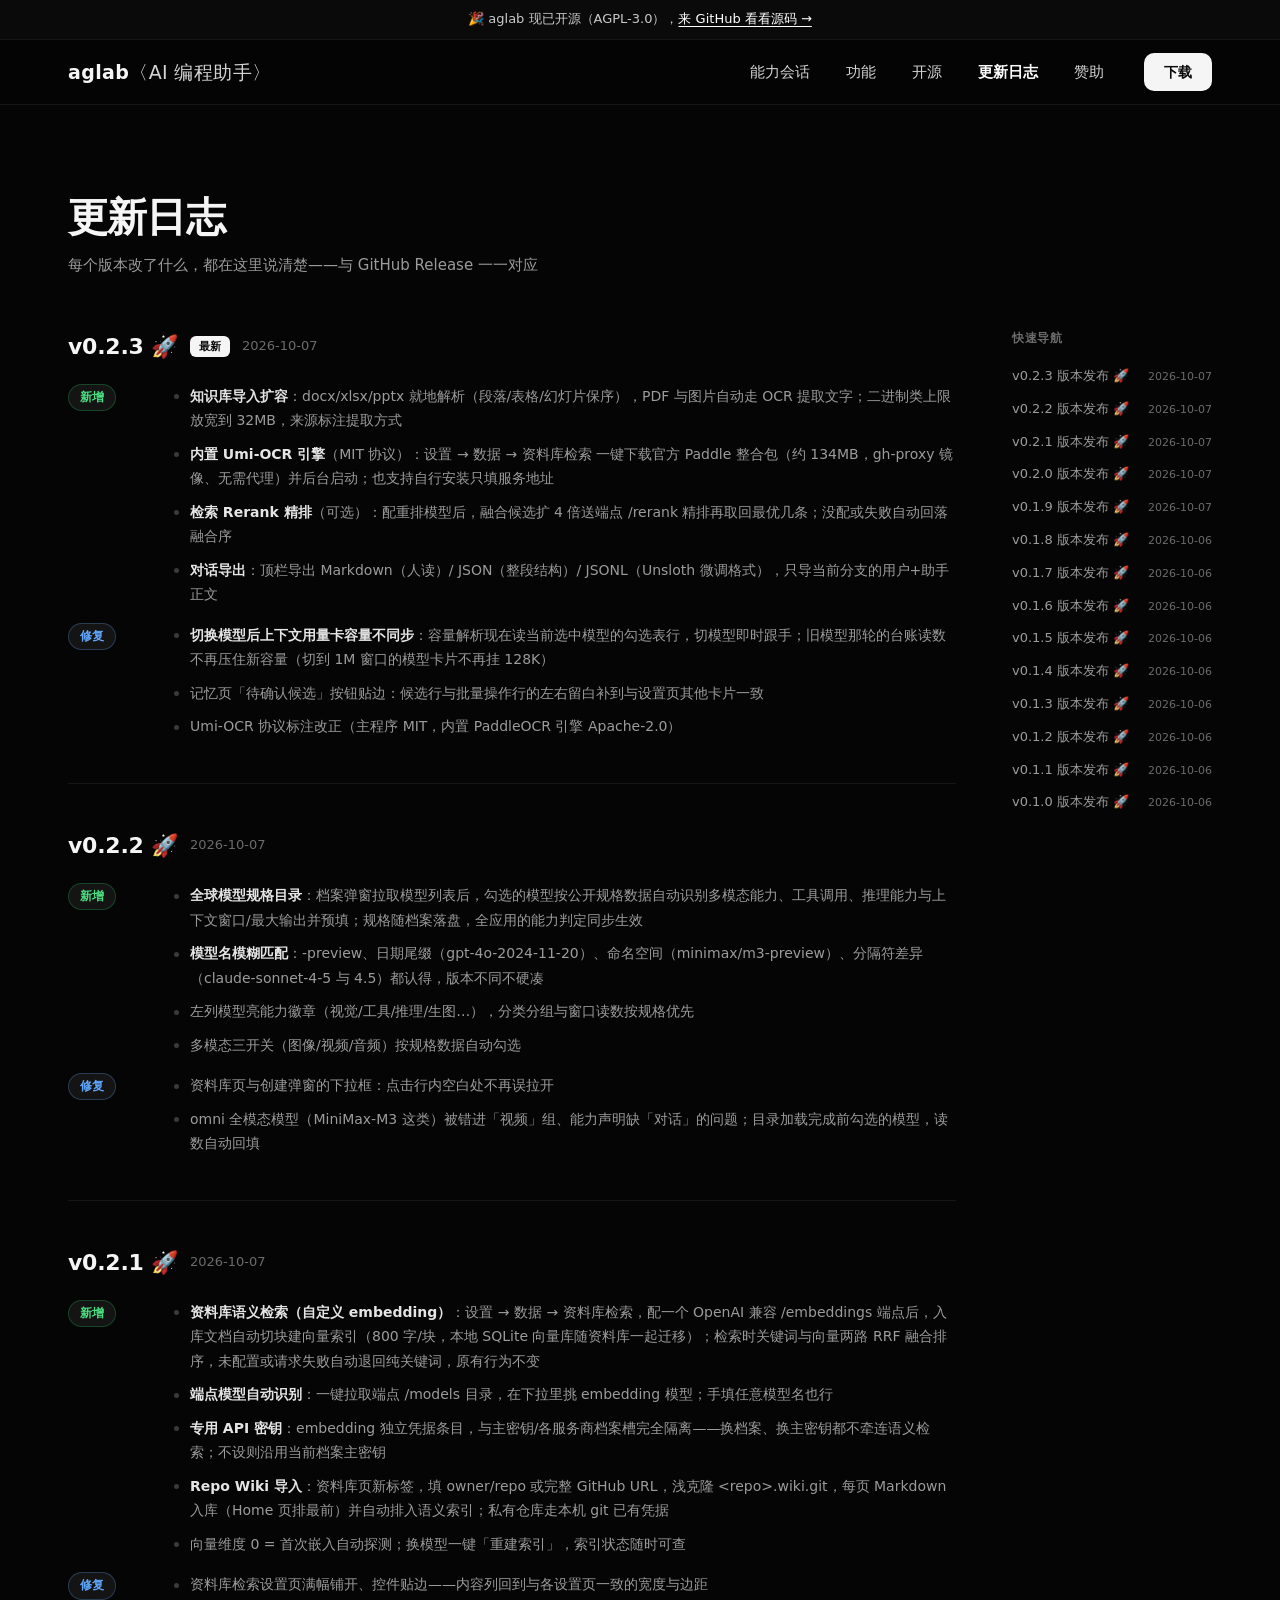
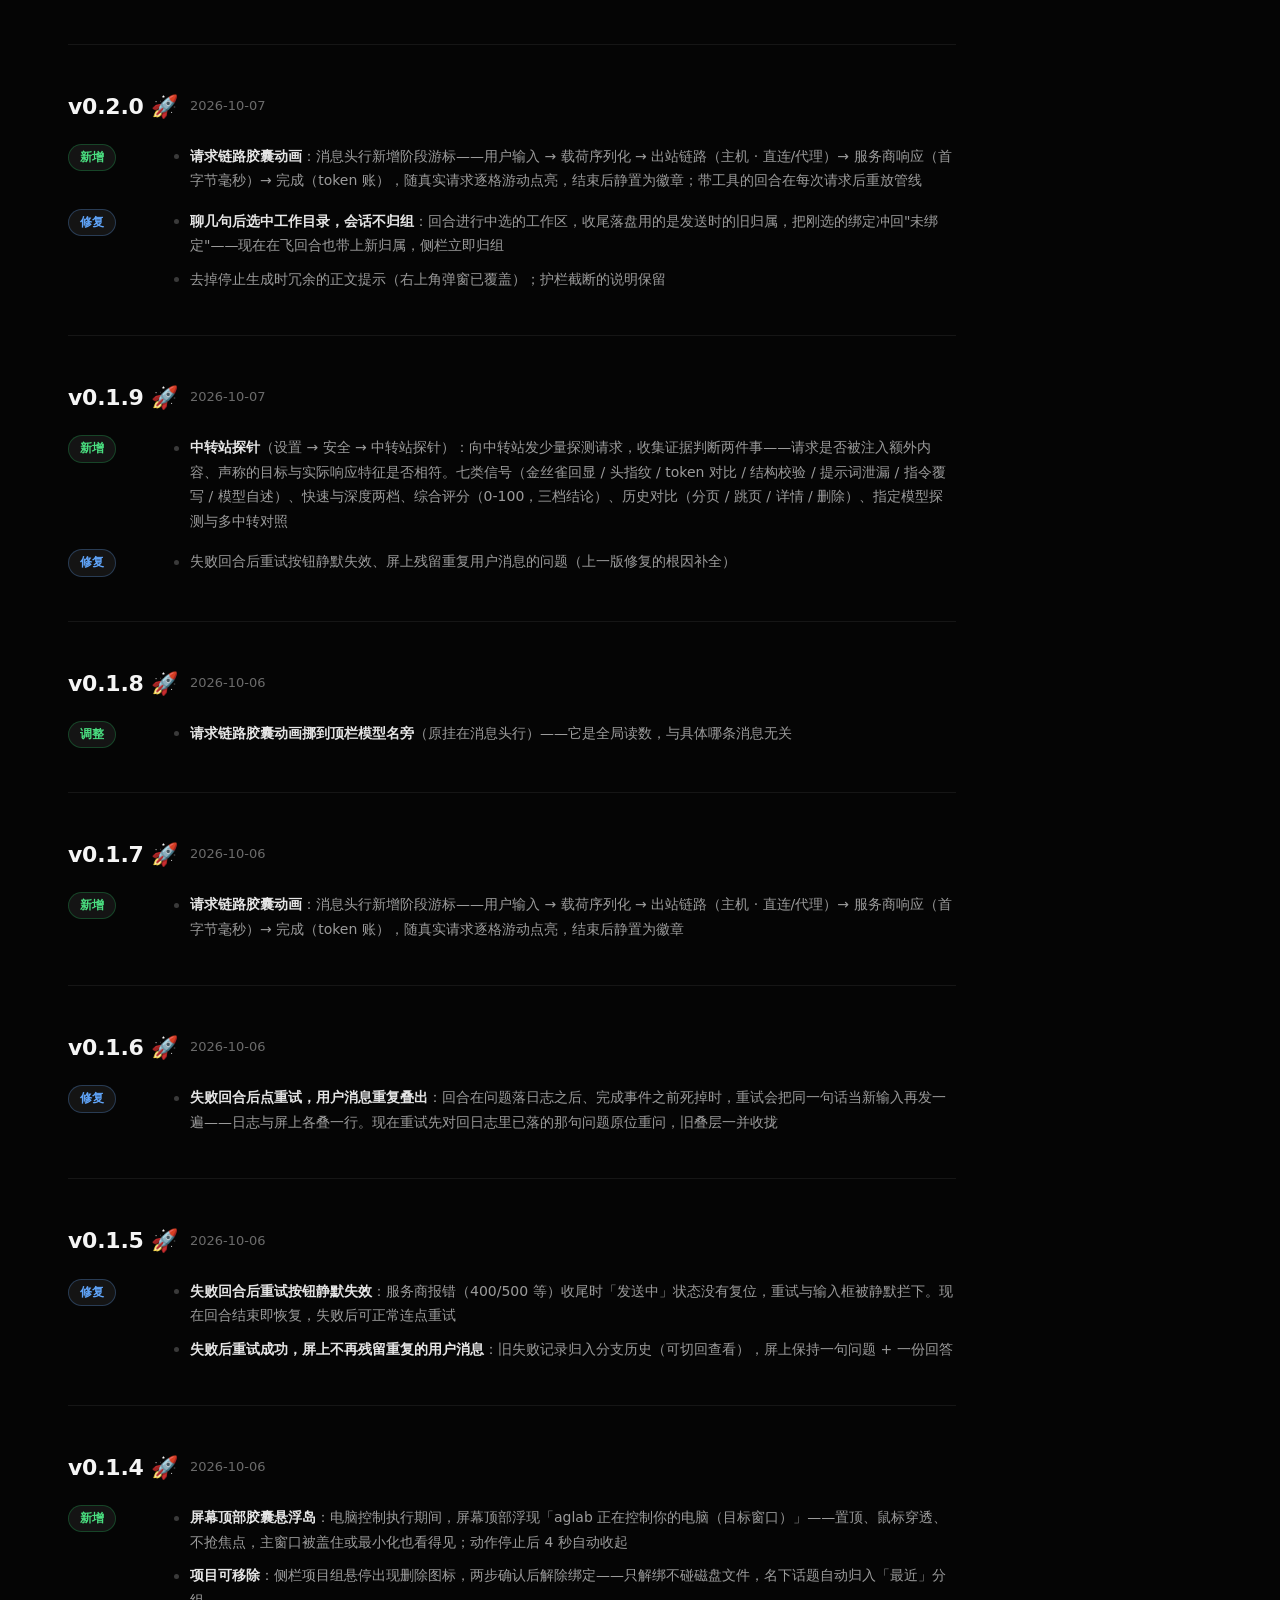
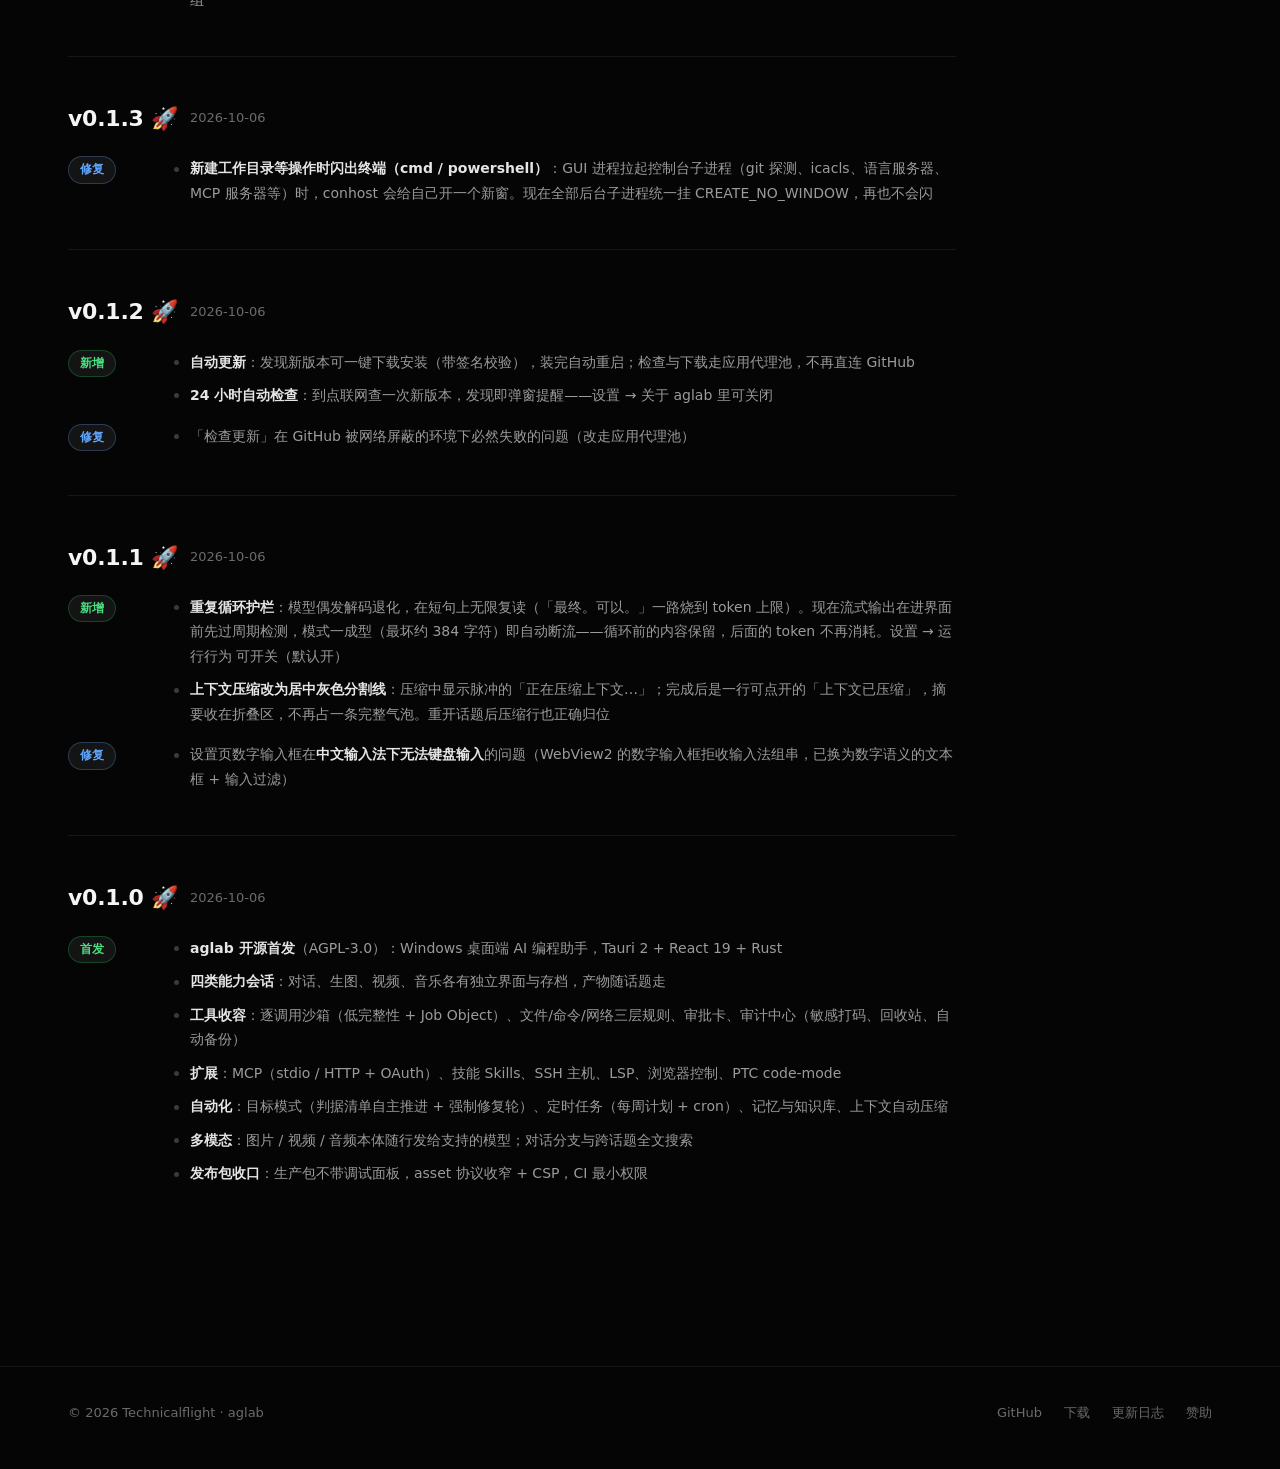
==== changelog.html @ c2c9a00f "release: v0.2.3 安装包与更新清单 + 更新日志条目" ====
<!doctype html>
<html lang="zh-CN">
<head>
<meta charset="utf-8" />
<meta name="viewport" content="width=device-width, initial-scale=1.0, viewport-fit=cover" />
<title>更新日志 — aglab</title>
<meta name="description" content="aglab 的每个版本改了什么：新功能、修复与构建说明，与 GitHub Release 一一对应。" />
<link rel="icon" type="image/png" href="assets/icon.png" />
<link rel="stylesheet" href="styles.css" />
</head>
<body>

<div class="announce">🎉 aglab 现已开源（AGPL-3.0），<a href="https://github.com/Technicalflight/aglab" target="_blank" rel="noopener">来 GitHub 看看源码 →</a></div>

<nav>
  <div class="wrap nav-in">
    <a class="logo" href="index.html">aglab<span class="bracket">〈AI 编程助手〉</span></a>
    <div class="nav-links">
      <a href="sessions.html">能力会话</a>
      <a href="features.html">功能</a>
      <a href="opensource.html">开源</a>
      <a class="active" href="changelog.html">更新日志</a>
      <a href="sponsor.html">赞助</a>
    </div>
    <a class="nav-cta" href="https://github.com/Technicalflight/aglab/releases" target="_blank" rel="noopener">下载</a>
  </div>
</nav>

<section>
  <div class="wrap">
    <div class="sec-head">
      <h2>更新日志</h2>
      <p>每个版本改了什么，都在这里说清楚——与 GitHub Release 一一对应</p>
    </div>

    <div class="cl-layout">
      <div class="cl-main">

        <article class="cl-entry" id="v0-2-3">
          <div class="cl-head">
            <a class="cl-ver" href="https://github.com/Technicalflight/aglab/releases/tag/v0.2.3" target="_blank" rel="noopener">v0.2.3 🚀</a>
            <span class="cl-badge">最新</span>
            <time class="cl-date" datetime="2026-10-07">2026-10-07</time>
          </div>
          <div class="cl-groups">
            <div class="cl-group">
              <span class="cl-tag add">新增</span>
              <ul>
                <li><strong>知识库导入扩容</strong>：docx/xlsx/pptx 就地解析（段落/表格/幻灯片保序），PDF 与图片自动走 OCR 提取文字；二进制类上限放宽到 32MB，来源标注提取方式</li>
                <li><strong>内置 Umi-OCR 引擎</strong>（MIT 协议）：设置 → 数据 → 资料库检索 一键下载官方 Paddle 整合包（约 134MB，gh-proxy 镜像、无需代理）并后台启动；也支持自行安装只填服务地址</li>
                <li><strong>检索 Rerank 精排</strong>（可选）：配重排模型后，融合候选扩 4 倍送端点 /rerank 精排再取回最优几条；没配或失败自动回落融合序</li>
                <li><strong>对话导出</strong>：顶栏导出 Markdown（人读）/ JSON（整段结构）/ JSONL（Unsloth 微调格式），只导当前分支的用户+助手正文</li>
              </ul>
            </div>
            <div class="cl-group">
              <span class="cl-tag fix">修复</span>
              <ul>
                <li><strong>切换模型后上下文用量卡容量不同步</strong>：容量解析现在读当前选中模型的勾选表行，切模型即时跟手；旧模型那轮的台账读数不再压住新容量（切到 1M 窗口的模型卡片不再挂 128K）</li>
                <li>记忆页「待确认候选」按钮贴边：候选行与批量操作行的左右留白补到与设置页其他卡片一致</li>
                <li>Umi-OCR 协议标注改正（主程序 MIT，内置 PaddleOCR 引擎 Apache-2.0）</li>
              </ul>
            </div>
          </div>
        </article>

        <article class="cl-entry" id="v0-2-2">
          <div class="cl-head">
            <a class="cl-ver" href="https://github.com/Technicalflight/aglab/releases/tag/v0.2.2" target="_blank" rel="noopener">v0.2.2 🚀</a>
            <time class="cl-date" datetime="2026-10-07">2026-10-07</time>
          </div>
          <div class="cl-groups">
            <div class="cl-group">
              <span class="cl-tag add">新增</span>
              <ul>
                <li><strong>全球模型规格目录</strong>：档案弹窗拉取模型列表后，勾选的模型按公开规格数据自动识别多模态能力、工具调用、推理能力与上下文窗口/最大输出并预填；规格随档案落盘，全应用的能力判定同步生效</li>
                <li><strong>模型名模糊匹配</strong>：-preview、日期尾缀（gpt-4o-2024-11-20）、命名空间（minimax/m3-preview）、分隔符差异（claude-sonnet-4-5 与 4.5）都认得，版本不同不硬凑</li>
                <li>左列模型亮能力徽章（视觉/工具/推理/生图…），分类分组与窗口读数按规格优先</li>
                <li>多模态三开关（图像/视频/音频）按规格数据自动勾选</li>
              </ul>
            </div>
            <div class="cl-group">
              <span class="cl-tag fix">修复</span>
              <ul>
                <li>资料库页与创建弹窗的下拉框：点击行内空白处不再误拉开</li>
                <li>omni 全模态模型（MiniMax-M3 这类）被错进「视频」组、能力声明缺「对话」的问题；目录加载完成前勾选的模型，读数自动回填</li>
              </ul>
            </div>
          </div>
        </article>

        <article class="cl-entry" id="v0-2-1">
          <div class="cl-head">
            <a class="cl-ver" href="https://github.com/Technicalflight/aglab/releases/tag/v0.2.1" target="_blank" rel="noopener">v0.2.1 🚀</a>
            <time class="cl-date" datetime="2026-10-07">2026-10-07</time>
          </div>
          <div class="cl-groups">
            <div class="cl-group">
              <span class="cl-tag add">新增</span>
              <ul>
                <li><strong>资料库语义检索（自定义 embedding）</strong>：设置 → 数据 → 资料库检索，配一个 OpenAI 兼容 /embeddings 端点后，入库文档自动切块建向量索引（800 字/块，本地 SQLite 向量库随资料库一起迁移）；检索时关键词与向量两路 RRF 融合排序，未配置或请求失败自动退回纯关键词，原有行为不变</li>
                <li><strong>端点模型自动识别</strong>：一键拉取端点 /models 目录，在下拉里挑 embedding 模型；手填任意模型名也行</li>
                <li><strong>专用 API 密钥</strong>：embedding 独立凭据条目，与主密钥/各服务商档案槽完全隔离——换档案、换主密钥都不牵连语义检索；不设则沿用当前档案主密钥</li>
                <li><strong>Repo Wiki 导入</strong>：资料库页新标签，填 owner/repo 或完整 GitHub URL，浅克隆 &lt;repo&gt;.wiki.git，每页 Markdown 入库（Home 页排最前）并自动排入语义索引；私有仓库走本机 git 已有凭据</li>
                <li>向量维度 0 = 首次嵌入自动探测；换模型一键「重建索引」，索引状态随时可查</li>
              </ul>
            </div>
            <div class="cl-group">
              <span class="cl-tag fix">修复</span>
              <ul>
                <li>资料库检索设置页满幅铺开、控件贴边——内容列回到与各设置页一致的宽度与边距</li>
              </ul>
            </div>
          </div>
        </article>

        <article class="cl-entry" id="v0-2-0">
          <div class="cl-head">
            <a class="cl-ver" href="https://github.com/Technicalflight/aglab/releases/tag/v0.2.0" target="_blank" rel="noopener">v0.2.0 🚀</a>
            <time class="cl-date" datetime="2026-10-07">2026-10-07</time>
          </div>
          <div class="cl-groups">
            <div class="cl-group">
              <span class="cl-tag add">新增</span>
              <ul>
                <li><strong>请求链路胶囊动画</strong>：消息头行新增阶段游标——用户输入 → 载荷序列化 → 出站链路（主机 · 直连/代理）→ 服务商响应（首字节毫秒）→ 完成（token 账），随真实请求逐格游动点亮，结束后静置为徽章；带工具的回合在每次请求后重放管线</li>
              </ul>
            </div>
            <div class="cl-group">
              <span class="cl-tag fix">修复</span>
              <ul>
                <li><strong>聊几句后选中工作目录，会话不归组</strong>：回合进行中选的工作区，收尾落盘用的是发送时的旧归属，把刚选的绑定冲回"未绑定"——现在在飞回合也带上新归属，侧栏立即归组</li>
                <li>去掉停止生成时冗余的正文提示（右上角弹窗已覆盖）；护栏截断的说明保留</li>
              </ul>
            </div>
          </div>
        </article>

        <article class="cl-entry" id="v0-1-9">
          <div class="cl-head">
            <a class="cl-ver" href="https://github.com/Technicalflight/aglab/releases/tag/v0.1.9" target="_blank" rel="noopener">v0.1.9 🚀</a>
            <time class="cl-date" datetime="2026-10-07">2026-10-07</time>
          </div>
          <div class="cl-groups">
            <div class="cl-group">
              <span class="cl-tag add">新增</span>
              <ul>
                <li><strong>中转站探针</strong>（设置 → 安全 → 中转站探针）：向中转站发少量探测请求，收集证据判断两件事——请求是否被注入额外内容、声称的目标与实际响应特征是否相符。七类信号（金丝雀回显 / 头指纹 / token 对比 / 结构校验 / 提示词泄漏 / 指令覆写 / 模型自述）、快速与深度两档、综合评分（0-100，三档结论）、历史对比（分页 / 跳页 / 详情 / 删除）、指定模型探测与多中转对照</li>
              </ul>
            </div>
            <div class="cl-group">
              <span class="cl-tag fix">修复</span>
              <ul>
                <li>失败回合后重试按钮静默失效、屏上残留重复用户消息的问题（上一版修复的根因补全）</li>
              </ul>
            </div>
          </div>
        </article>

        <article class="cl-entry" id="v0-1-8">
          <div class="cl-head">
            <a class="cl-ver" href="https://github.com/Technicalflight/aglab/releases/tag/v0.1.8" target="_blank" rel="noopener">v0.1.8 🚀</a>
            <time class="cl-date" datetime="2026-10-06">2026-10-06</time>
          </div>
          <div class="cl-groups">
            <div class="cl-group">
              <span class="cl-tag add">调整</span>
              <ul>
                <li><strong>请求链路胶囊动画挪到顶栏模型名旁</strong>（原挂在消息头行）——它是全局读数，与具体哪条消息无关</li>
              </ul>
            </div>
          </div>
        </article>

        <article class="cl-entry" id="v0-1-7">
          <div class="cl-head">
            <a class="cl-ver" href="https://github.com/Technicalflight/aglab/releases/tag/v0.1.7" target="_blank" rel="noopener">v0.1.7 🚀</a>
            <time class="cl-date" datetime="2026-10-06">2026-10-06</time>
          </div>
          <div class="cl-groups">
            <div class="cl-group">
              <span class="cl-tag add">新增</span>
              <ul>
                <li><strong>请求链路胶囊动画</strong>：消息头行新增阶段游标——用户输入 → 载荷序列化 → 出站链路（主机 · 直连/代理）→ 服务商响应（首字节毫秒）→ 完成（token 账），随真实请求逐格游动点亮，结束后静置为徽章</li>
              </ul>
            </div>
          </div>
        </article>

        <article class="cl-entry" id="v0-1-6">
          <div class="cl-head">
            <a class="cl-ver" href="https://github.com/Technicalflight/aglab/releases/tag/v0.1.6" target="_blank" rel="noopener">v0.1.6 🚀</a>
            <time class="cl-date" datetime="2026-10-06">2026-10-06</time>
          </div>
          <div class="cl-groups">
            <div class="cl-group">
              <span class="cl-tag fix">修复</span>
              <ul>
                <li><strong>失败回合后点重试，用户消息重复叠出</strong>：回合在问题落日志之后、完成事件之前死掉时，重试会把同一句话当新输入再发一遍——日志与屏上各叠一行。现在重试先对回日志里已落的那句问题原位重问，旧叠层一并收拢</li>
              </ul>
            </div>
          </div>
        </article>

        <article class="cl-entry" id="v0-1-5">
          <div class="cl-head">
            <a class="cl-ver" href="https://github.com/Technicalflight/aglab/releases/tag/v0.1.5" target="_blank" rel="noopener">v0.1.5 🚀</a>
            <time class="cl-date" datetime="2026-10-06">2026-10-06</time>
          </div>
          <div class="cl-groups">
            <div class="cl-group">
              <span class="cl-tag fix">修复</span>
              <ul>
                <li><strong>失败回合后重试按钮静默失效</strong>：服务商报错（400/500 等）收尾时「发送中」状态没有复位，重试与输入框被静默拦下。现在回合结束即恢复，失败后可正常连点重试</li>
                <li><strong>失败后重试成功，屏上不再残留重复的用户消息</strong>：旧失败记录归入分支历史（可切回查看），屏上保持一句问题 + 一份回答</li>
              </ul>
            </div>
          </div>
        </article>

        <article class="cl-entry" id="v0-1-4">
          <div class="cl-head">
            <a class="cl-ver" href="https://github.com/Technicalflight/aglab/releases/tag/v0.1.4" target="_blank" rel="noopener">v0.1.4 🚀</a>
            <time class="cl-date" datetime="2026-10-06">2026-10-06</time>
          </div>
          <div class="cl-groups">
            <div class="cl-group">
              <span class="cl-tag add">新增</span>
              <ul>
                <li><strong>屏幕顶部胶囊悬浮岛</strong>：电脑控制执行期间，屏幕顶部浮现「aglab 正在控制你的电脑（目标窗口）」——置顶、鼠标穿透、不抢焦点，主窗口被盖住或最小化也看得见；动作停止后 4 秒自动收起</li>
                <li><strong>项目可移除</strong>：侧栏项目组悬停出现删除图标，两步确认后解除绑定——只解绑不碰磁盘文件，名下话题自动归入「最近」分组</li>
              </ul>
            </div>
          </div>
        </article>

        <article class="cl-entry" id="v0-1-3">
          <div class="cl-head">
            <a class="cl-ver" href="https://github.com/Technicalflight/aglab/releases/tag/v0.1.3" target="_blank" rel="noopener">v0.1.3 🚀</a>
            <time class="cl-date" datetime="2026-10-06">2026-10-06</time>
          </div>
          <div class="cl-groups">
            <div class="cl-group">
              <span class="cl-tag fix">修复</span>
              <ul>
                <li><strong>新建工作目录等操作时闪出终端（cmd / powershell）</strong>：GUI 进程拉起控制台子进程（git 探测、icacls、语言服务器、MCP 服务器等）时，conhost 会给自己开一个新窗。现在全部后台子进程统一挂 <span class="mono">CREATE_NO_WINDOW</span>，再也不会闪</li>
              </ul>
            </div>
          </div>
        </article>

        <article class="cl-entry" id="v0-1-2">
          <div class="cl-head">
            <a class="cl-ver" href="https://github.com/Technicalflight/aglab/releases/tag/v0.1.2" target="_blank" rel="noopener">v0.1.2 🚀</a>
            <time class="cl-date" datetime="2026-10-06">2026-10-06</time>
          </div>
          <div class="cl-groups">
            <div class="cl-group">
              <span class="cl-tag add">新增</span>
              <ul>
                <li><strong>自动更新</strong>：发现新版本可一键下载安装（带签名校验），装完自动重启；检查与下载走应用代理池，不再直连 GitHub</li>
                <li><strong>24 小时自动检查</strong>：到点联网查一次新版本，发现即弹窗提醒——设置 → 关于 aglab 里可关闭</li>
              </ul>
            </div>
            <div class="cl-group">
              <span class="cl-tag fix">修复</span>
              <ul>
                <li>「检查更新」在 GitHub 被网络屏蔽的环境下必然失败的问题（改走应用代理池）</li>
              </ul>
            </div>
          </div>
        </article>

        <article class="cl-entry" id="v0-1-1">
          <div class="cl-head">
            <a class="cl-ver" href="https://github.com/Technicalflight/aglab/releases/tag/v0.1.1" target="_blank" rel="noopener">v0.1.1 🚀</a>
            <time class="cl-date" datetime="2026-10-06">2026-10-06</time>
          </div>
          <div class="cl-groups">
            <div class="cl-group">
              <span class="cl-tag add">新增</span>
              <ul>
                <li><strong>重复循环护栏</strong>：模型偶发解码退化，在短句上无限复读（「最终。可以。」一路烧到 token 上限）。现在流式输出在进界面前先过周期检测，模式一成型（最坏约 384 字符）即自动断流——循环前的内容保留，后面的 token 不再消耗。设置 → 运行行为 可开关（默认开）</li>
                <li><strong>上下文压缩改为居中灰色分割线</strong>：压缩中显示脉冲的「正在压缩上下文…」；完成后是一行可点开的「上下文已压缩」，摘要收在折叠区，不再占一条完整气泡。重开话题后压缩行也正确归位</li>
              </ul>
            </div>
            <div class="cl-group">
              <span class="cl-tag fix">修复</span>
              <ul>
                <li>设置页数字输入框在<strong>中文输入法下无法键盘输入</strong>的问题（WebView2 的数字输入框拒收输入法组串，已换为数字语义的文本框 + 输入过滤）</li>
              </ul>
            </div>
          </div>
        </article>

        <article class="cl-entry" id="v0-1-0">
          <div class="cl-head">
            <a class="cl-ver" href="https://github.com/Technicalflight/aglab/releases/tag/v0.1.0" target="_blank" rel="noopener">v0.1.0 🚀</a>
            <time class="cl-date" datetime="2026-10-06">2026-10-06</time>
          </div>
          <div class="cl-groups">
            <div class="cl-group">
              <span class="cl-tag add">首发</span>
              <ul>
                <li><strong>aglab 开源首发</strong>（AGPL-3.0）：Windows 桌面端 AI 编程助手，Tauri 2 + React 19 + Rust</li>
                <li><strong>四类能力会话</strong>：对话、生图、视频、音乐各有独立界面与存档，产物随话题走</li>
                <li><strong>工具收容</strong>：逐调用沙箱（低完整性 + Job Object）、文件/命令/网络三层规则、审批卡、审计中心（敏感打码、回收站、自动备份）</li>
                <li><strong>扩展</strong>：MCP（stdio / HTTP + OAuth）、技能 Skills、SSH 主机、LSP、浏览器控制、PTC code-mode</li>
                <li><strong>自动化</strong>：目标模式（判据清单自主推进 + 强制修复轮）、定时任务（每周计划 + cron）、记忆与知识库、上下文自动压缩</li>
                <li><strong>多模态</strong>：图片 / 视频 / 音频本体随行发给支持的模型；对话分支与跨话题全文搜索</li>
                <li><strong>发布包收口</strong>：生产包不带调试面板，asset 协议收窄 + CSP，CI 最小权限</li>
              </ul>
            </div>
          </div>
        </article>

      </div>

      <aside class="cl-nav" aria-label="版本快速导航">
        <h4>快速导航</h4>
        <a href="#v0-2-3">v0.2.3 版本发布 🚀<span class="cl-nav-date">2026-10-07</span></a>
        <a href="#v0-2-2">v0.2.2 版本发布 🚀<span class="cl-nav-date">2026-10-07</span></a>
        <a href="#v0-2-1">v0.2.1 版本发布 🚀<span class="cl-nav-date">2026-10-07</span></a>
        <a href="#v0-2-0">v0.2.0 版本发布 🚀<span class="cl-nav-date">2026-10-07</span></a>
        <a href="#v0-1-9">v0.1.9 版本发布 🚀<span class="cl-nav-date">2026-10-07</span></a>
        <a href="#v0-1-8">v0.1.8 版本发布 🚀<span class="cl-nav-date">2026-10-06</span></a>
        <a href="#v0-1-7">v0.1.7 版本发布 🚀<span class="cl-nav-date">2026-10-06</span></a>
        <a href="#v0-1-6">v0.1.6 版本发布 🚀<span class="cl-nav-date">2026-10-06</span></a>
        <a href="#v0-1-5">v0.1.5 版本发布 🚀<span class="cl-nav-date">2026-10-06</span></a>
        <a href="#v0-1-4">v0.1.4 版本发布 🚀<span class="cl-nav-date">2026-10-06</span></a>
        <a href="#v0-1-3">v0.1.3 版本发布 🚀<span class="cl-nav-date">2026-10-06</span></a>
        <a href="#v0-1-2">v0.1.2 版本发布 🚀<span class="cl-nav-date">2026-10-06</span></a>
        <a href="#v0-1-1">v0.1.1 版本发布 🚀<span class="cl-nav-date">2026-10-06</span></a>
        <a href="#v0-1-0">v0.1.0 版本发布 🚀<span class="cl-nav-date">2026-10-06</span></a>
      </aside>
    </div>
  </div>
</section>

<footer>
  <div class="wrap foot">
    <span>© 2026 Technicalflight · aglab</span>
    <div class="links">
      <a href="https://github.com/Technicalflight/aglab" target="_blank" rel="noopener">GitHub</a>
      <a href="https://github.com/Technicalflight/aglab/releases" target="_blank" rel="noopener">下载</a>
      <a href="changelog.html">更新日志</a>
      <a href="sponsor.html">赞助</a>
    </div>
  </div>
</footer>

</body>
</html>
---- styles.css ----
/* ========== 令牌：深色开发者风（对齐 platform.kimi.com 的黑底白字 + 透视产品视觉） ========== */
:root {
  --bg: #050505;
  --panel: #0d0d0d;
  --panel-2: #111111;
  --border: #222222;
  --border-hi: #333333;
  --text: #f5f5f5;
  --muted: #9b9b9b;
  --dim: #6b6b6b;
  --ok: #22c55e;
}
* { box-sizing: border-box; margin: 0; padding: 0; }
html { scroll-behavior: smooth; }
body {
  background: var(--bg);
  color: var(--text);
  font-family: ui-sans-serif, system-ui, -apple-system, "Segoe UI", "PingFang SC", "Hiragino Sans GB", "Microsoft YaHei", sans-serif;
  line-height: 1.6;
  -webkit-font-smoothing: antialiased;
  overflow-x: hidden;
}
a { color: inherit; text-decoration: none; }
.wrap { max-width: 1200px; margin: 0 auto; padding: 0 28px; }

/* ========== 顶部公告条 ========== */
.announce {
  text-align: center; font-size: 13px; padding: 9px 16px;
  background: #0a0a0a; border-bottom: 1px solid #161616; color: #c9c9c9;
}
.announce a { text-decoration: underline; text-underline-offset: 3px; color: #fff; }
.announce a:hover { color: var(--dim); }

/* ========== 导航 ========== */
nav {
  position: sticky; top: 0; z-index: 50;
  background: rgba(5, 5, 5, .82);
  backdrop-filter: blur(14px); -webkit-backdrop-filter: blur(14px);
  border-bottom: 1px solid #161616;
}
.nav-in { display: flex; align-items: center; height: 64px; gap: 40px; }
.logo { font-weight: 800; font-size: 19px; letter-spacing: .02em; white-space: nowrap; }
.logo .bracket { font-weight: 300; color: #d4d4d4; }
.nav-links { display: flex; gap: 36px; margin-left: auto; font-size: 15px; color: #d4d4d4; }
.nav-links a { transition: color .15s; white-space: nowrap; }
.nav-links a:hover { color: #ffffff; }
.nav-links a.active { color: #ffffff; font-weight: 600; }
.nav-cta {
  background: #f5f5f5; color: #0a0a0a; font-weight: 600; font-size: 14px;
  padding: 8px 20px; border-radius: 10px; transition: opacity .15s, transform .15s;
}
.nav-cta:hover { opacity: .85; transform: translateY(-1px); }

/* ========== Hero ========== */
.hero { position: relative; padding: 88px 0 110px; overflow: hidden; }
.hero::before {
  content: ""; position: absolute; inset: 0; z-index: 0; pointer-events: none;
  background:
    radial-gradient(600px 320px at 78% 42%, rgba(59, 130, 246, .13), transparent 70%),
    radial-gradient(520px 300px at 88% 70%, rgba(139, 92, 246, .10), transparent 70%);
}
.hero-grid { position: relative; z-index: 1; display: grid; grid-template-columns: 0.9fr 1.1fr; gap: 48px; align-items: center; }
.hero-badge {
  display: inline-block; padding: 8px 16px; border-radius: 10px;
  background: #161616; border: 1px solid #262626; color: #d4d4d4;
  font-size: 14px; margin-bottom: 28px;
}
.hero h1 {
  font-size: clamp(44px, 5.6vw, 76px); font-weight: 800; line-height: 1.12;
  letter-spacing: -.02em;
  background: linear-gradient(180deg, #ffffff 20%, #8f8f8f 100%);
  -webkit-background-clip: text; background-clip: text; color: transparent;
}
.hero .sub { margin-top: 26px; font-size: 16px; color: var(--muted); max-width: 460px; line-height: 1.75; }
.hero .cta { margin-top: 38px; display: flex; gap: 14px; align-items: center; }
.btn {
  display: inline-flex; align-items: center; gap: 9px;
  padding: 13px 26px; border-radius: 12px; font-size: 15px; font-weight: 600;
  transition: transform .15s, opacity .15s, border-color .15s, background .15s;
}
.btn:hover { transform: translateY(-2px); }
.btn-primary { background: #f5f5f5; color: #0a0a0a; }
.btn-primary:hover { opacity: .88; }
.btn-ghost { border: 1px solid var(--border-hi); color: var(--text); }
.btn-ghost:hover { border-color: #555; }
.arrow { transition: transform .15s; }
.btn:hover .arrow { transform: translateX(3px); }

/* 右侧：透视倾斜的应用界面模型（纯 CSS 手绘） */
.stage { perspective: 1600px; position: relative; min-height: 460px; }
.mockup {
  position: relative; transform: rotateX(12deg) rotateY(-20deg) rotate(2deg);
  transform-style: preserve-3d;
  background: var(--panel); border: 1px solid #262626; border-radius: 16px;
  box-shadow: 0 40px 120px rgba(0, 0, 0, .7), 0 0 0 1px rgba(255, 255, 255, .03) inset;
  overflow: hidden; font-size: 12px;
}
.mock-bar {
  display: flex; align-items: center; gap: 7px; padding: 11px 14px;
  border-bottom: 1px solid #1c1c1c; color: #8a8a8a;
}
.mock-bar .t { font-size: 11px; }
.dot { width: 10px; height: 10px; border-radius: 50%; background: #2e2e2e; }
.mock-body { padding: 16px; display: flex; flex-direction: column; gap: 12px; }
.bub { max-width: 86%; padding: 10px 13px; border-radius: 12px; line-height: 1.6; }
.bub-user { align-self: flex-end; background: #1d1d1d; color: #e5e5e5; border-bottom-right-radius: 4px; }
.bub-ai { align-self: flex-start; background: #141414; color: #b8b8b8; border-bottom-left-radius: 4px; }
.tool {
  display: inline-flex; align-items: center; gap: 8px; align-self: flex-start;
  font-family: ui-monospace, "Cascadia Code", Consolas, monospace; font-size: 11px;
  color: #a3a3a3; background: #101010; border: 1px solid #222; border-radius: 8px; padding: 6px 11px;
}
.tool .tag { color: #565656; }
.tool .ok { color: var(--ok); }
.float-card {
  position: absolute; right: -14px; bottom: -30px; width: 250px;
  background: #0f0f0f; border: 1px solid #2a2a2a; border-radius: 14px;
  box-shadow: 0 30px 80px rgba(0, 0, 0, .65);
  padding: 14px; font-size: 12px;
  transform: rotateX(12deg) rotateY(-20deg) translateZ(46px);
}
.float-card h4 { font-size: 11px; color: #7a7a7a; font-weight: 500; margin-bottom: 10px; }
.pool-row {
  display: flex; align-items: center; gap: 9px; padding: 8px 10px;
  border-radius: 9px; border: 1px solid #1e1e1e; margin-bottom: 7px; color: #d4d4d4;
}
.pool-row.active { border-color: #2f2f2f; background: #151515; }
.pool-row .st { width: 7px; height: 7px; border-radius: 50%; background: var(--ok); margin-left: auto; }
.pool-row .st.off { background: #333; }
.pool-row .nm { font-family: ui-monospace, Consolas, monospace; font-size: 11px; }

/* ========== Logo 走马灯 ========== */
.trust { border-top: 1px solid #131313; border-bottom: 1px solid #131313; background: #070707; padding: 34px 0; overflow: hidden; }
.trust-label { text-align: center; font-size: 13px; color: var(--dim); margin-bottom: 24px; }
.marquee { display: flex; overflow: hidden; mask-image: linear-gradient(90deg, transparent, #000 12%, #000 88%, transparent); }
.marquee-track { display: flex; gap: 72px; padding-right: 72px; animation: scroll 26s linear infinite; flex-shrink: 0; }
.marquee-track span {
  font-weight: 700; font-size: 20px; color: #565656; letter-spacing: -.01em; white-space: nowrap;
  transition: color .2s;
}
.marquee-track span:hover { color: #a3a3a3; }
.marquee-track .mono { font-family: ui-monospace, Consolas, monospace; font-weight: 600; }
@keyframes scroll { to { transform: translateX(-100%); } }

/* ========== 分区通用 ========== */
section { padding: 88px 0; }
.sec-head { margin-bottom: 52px; }
.sec-head h2 { font-size: clamp(28px, 3.6vw, 40px); font-weight: 800; letter-spacing: -.02em; line-height: 1.2; }
.sec-head p { margin-top: 12px; color: var(--muted); font-size: 15px; max-width: 560px; }

/* 能力会话：四块暗色瓦片 + 彩色氛围光 */
.sessions { display: grid; grid-template-columns: repeat(auto-fit, minmax(240px, 1fr)); gap: 16px; }
.session {
  position: relative; overflow: hidden;
  background: var(--panel); border: 1px solid var(--border); border-radius: 18px;
  padding: 28px 24px; transition: transform .18s, border-color .18s;
}
.session::before {
  content: ""; position: absolute; top: -70px; right: -70px; width: 190px; height: 190px;
  border-radius: 50%; filter: blur(58px); opacity: .22; pointer-events: none;
  transition: opacity .2s;
}
.session:hover { transform: translateY(-4px); border-color: var(--border-hi); }
.session:hover::before { opacity: .34; }
.session .em { font-size: 28px; }
.session h3 { margin-top: 16px; font-size: 17px; font-weight: 700; }
.session p { margin-top: 8px; font-size: 13px; color: var(--muted); line-height: 1.65; }
.session.s-chat::before { background: #3b82f6; }
.session.s-image::before { background: #8b5cf6; }
.session.s-video::before { background: #ec4899; }
.session.s-music::before { background: #f59e0b; }

/* 功能卡片 */
.features { display: grid; grid-template-columns: repeat(auto-fit, minmax(300px, 1fr)); gap: 16px; }
.card {
  background: var(--panel); border: 1px solid var(--border); border-radius: 16px;
  padding: 26px 24px; transition: transform .18s, border-color .18s;
}
.card:hover { transform: translateY(-3px); border-color: var(--border-hi); }
.card .em {
  display: inline-flex; align-items: center; justify-content: center;
  width: 44px; height: 44px; border-radius: 11px; font-size: 21px;
  background: #161616; border: 1px solid #242424;
}
.card h3 { margin-top: 16px; font-size: 16px; font-weight: 700; }
.card p { margin-top: 8px; font-size: 14px; color: var(--muted); line-height: 1.7; }

/* 首页的入口卡（去往各子页面） */
.link-card {
  display: flex; flex-direction: column; gap: 6px;
  background: var(--panel); border: 1px solid var(--border); border-radius: 16px;
  padding: 26px 24px; transition: transform .18s, border-color .18s;
}
.link-card:hover { transform: translateY(-3px); border-color: var(--border-hi); }
.link-card .em { font-size: 24px; }
.link-card h3 { font-size: 16px; font-weight: 700; margin-top: 10px; }
.link-card p { font-size: 13px; color: var(--muted); }
.link-card .go { margin-top: 12px; font-size: 13px; color: #e5e5e5; }

/* 开源 / 赞助 */
.panel {
  max-width: 760px; margin: 0 auto; text-align: center;
  background: var(--panel); border: 1px solid var(--border); border-radius: 22px;
  padding: 52px 34px;
}
.panel h3 { font-size: 22px; font-weight: 800; }
.panel p { margin-top: 12px; color: var(--muted); font-size: 14px; }
.panel .row { margin-top: 26px; display: flex; gap: 12px; justify-content: center; flex-wrap: wrap; }
.qrs { display: flex; gap: 28px; justify-content: center; flex-wrap: wrap; margin-top: 26px; }
.qr { background: #ffffff; border-radius: 16px; padding: 12px; }
.qr img { width: 190px; height: 190px; display: block; border-radius: 8px; }
.qr figcaption { margin-top: 10px; font-size: 12px; color: #525252; text-align: center; }
.sponsor-note { max-width: 640px; margin: 24px auto 0; font-size: 12px; color: var(--dim); text-align: center; line-height: 1.7; }

/* 开发命令块 */
.code {
  background: #0f0f0f; border: 1px solid #242424; border-radius: 12px;
  padding: 16px 18px; font-family: ui-monospace, "Cascadia Code", Consolas, monospace;
  font-size: 13px; color: #d4d4d4; overflow-x: auto; line-height: 1.8;
}
.code .c { color: #565656; }

footer { border-top: 1px solid #161616; padding: 36px 0 46px; margin-top: 48px; }
.foot { display: flex; align-items: center; justify-content: space-between; flex-wrap: wrap; gap: 14px; font-size: 13px; color: var(--dim); }
.foot a:hover { color: var(--text); }
.foot .links { display: flex; gap: 22px; }

@media (max-width: 960px) {
  .hero-grid { grid-template-columns: 1fr; }
  .stage { min-height: 0; margin-top: 26px; }
  .mockup, .float-card { transform: none; }
  .float-card { position: static; width: 100%; margin-top: 14px; }
  .nav-links { display: none; }
  section { padding: 64px 0; }
}

/* ========== 更新日志 ========== */
.cl-layout { display: grid; grid-template-columns: 1fr 200px; gap: 56px; align-items: start; }
.cl-entry { padding: 44px 0; border-top: 1px solid #161616; }
.cl-main .cl-entry:first-child { padding-top: 0; border-top: 0; }
.cl-head { display: flex; align-items: center; gap: 12px; flex-wrap: wrap; }
.cl-ver {
  font-size: 22px; font-weight: 800; letter-spacing: -.01em; color: var(--text);
  transition: color .15s;
}
.cl-ver:hover { color: #ffffff; text-decoration: underline; text-underline-offset: 5px; }
.cl-badge {
  font-size: 11px; font-weight: 700; color: #0a0a0a; background: #f5f5f5;
  border-radius: 6px; padding: 2px 9px;
}
.cl-date { color: var(--dim); font-size: 13px; }
.cl-groups { margin-top: 20px; display: flex; flex-direction: column; gap: 16px; }
.cl-group { display: grid; grid-template-columns: 92px 1fr; gap: 14px; align-items: start; }
.cl-tag {
  justify-self: start; font-size: 12px; font-weight: 600; padding: 3px 11px;
  border-radius: 999px; border: 1px solid #242424; background: #141414; color: var(--muted);
}
.cl-tag.add { color: #4ade80; border-color: rgba(34, 197, 94, .28); }
.cl-tag.fix { color: #60a5fa; border-color: rgba(96, 165, 250, .28); }
.cl-tag.build { color: #a78bfa; border-color: rgba(167, 139, 250, .28); }
.cl-group ul { list-style: none; display: flex; flex-direction: column; gap: 9px; }
.cl-group li {
  position: relative; padding-left: 16px;
  font-size: 14px; color: var(--muted); line-height: 1.75;
}
.cl-group li::before {
  content: ""; position: absolute; left: 0; top: .74em;
  width: 5px; height: 5px; border-radius: 50%; background: #3a3a3a;
}
.cl-group li strong { color: #e5e5e5; font-weight: 600; }

/* 右缘的版本快速导航（桌面端显示） */
.cl-nav { position: sticky; top: 96px; }
.cl-nav h4 {
  font-size: 12px; font-weight: 600; letter-spacing: .06em;
  color: var(--dim); margin-bottom: 12px;
}
.cl-nav a {
  display: flex; align-items: baseline; justify-content: space-between; gap: 10px;
  font-size: 13px; color: var(--muted); padding: 6px 0; transition: color .15s;
}
.cl-nav a:hover { color: #ffffff; }
.cl-nav .cl-nav-date { font-size: 11px; color: var(--dim); white-space: nowrap; }

@media (max-width: 960px) {
  .cl-layout { grid-template-columns: 1fr; }
  .cl-nav { display: none; }
  .cl-group { grid-template-columns: 1fr; gap: 8px; }
}
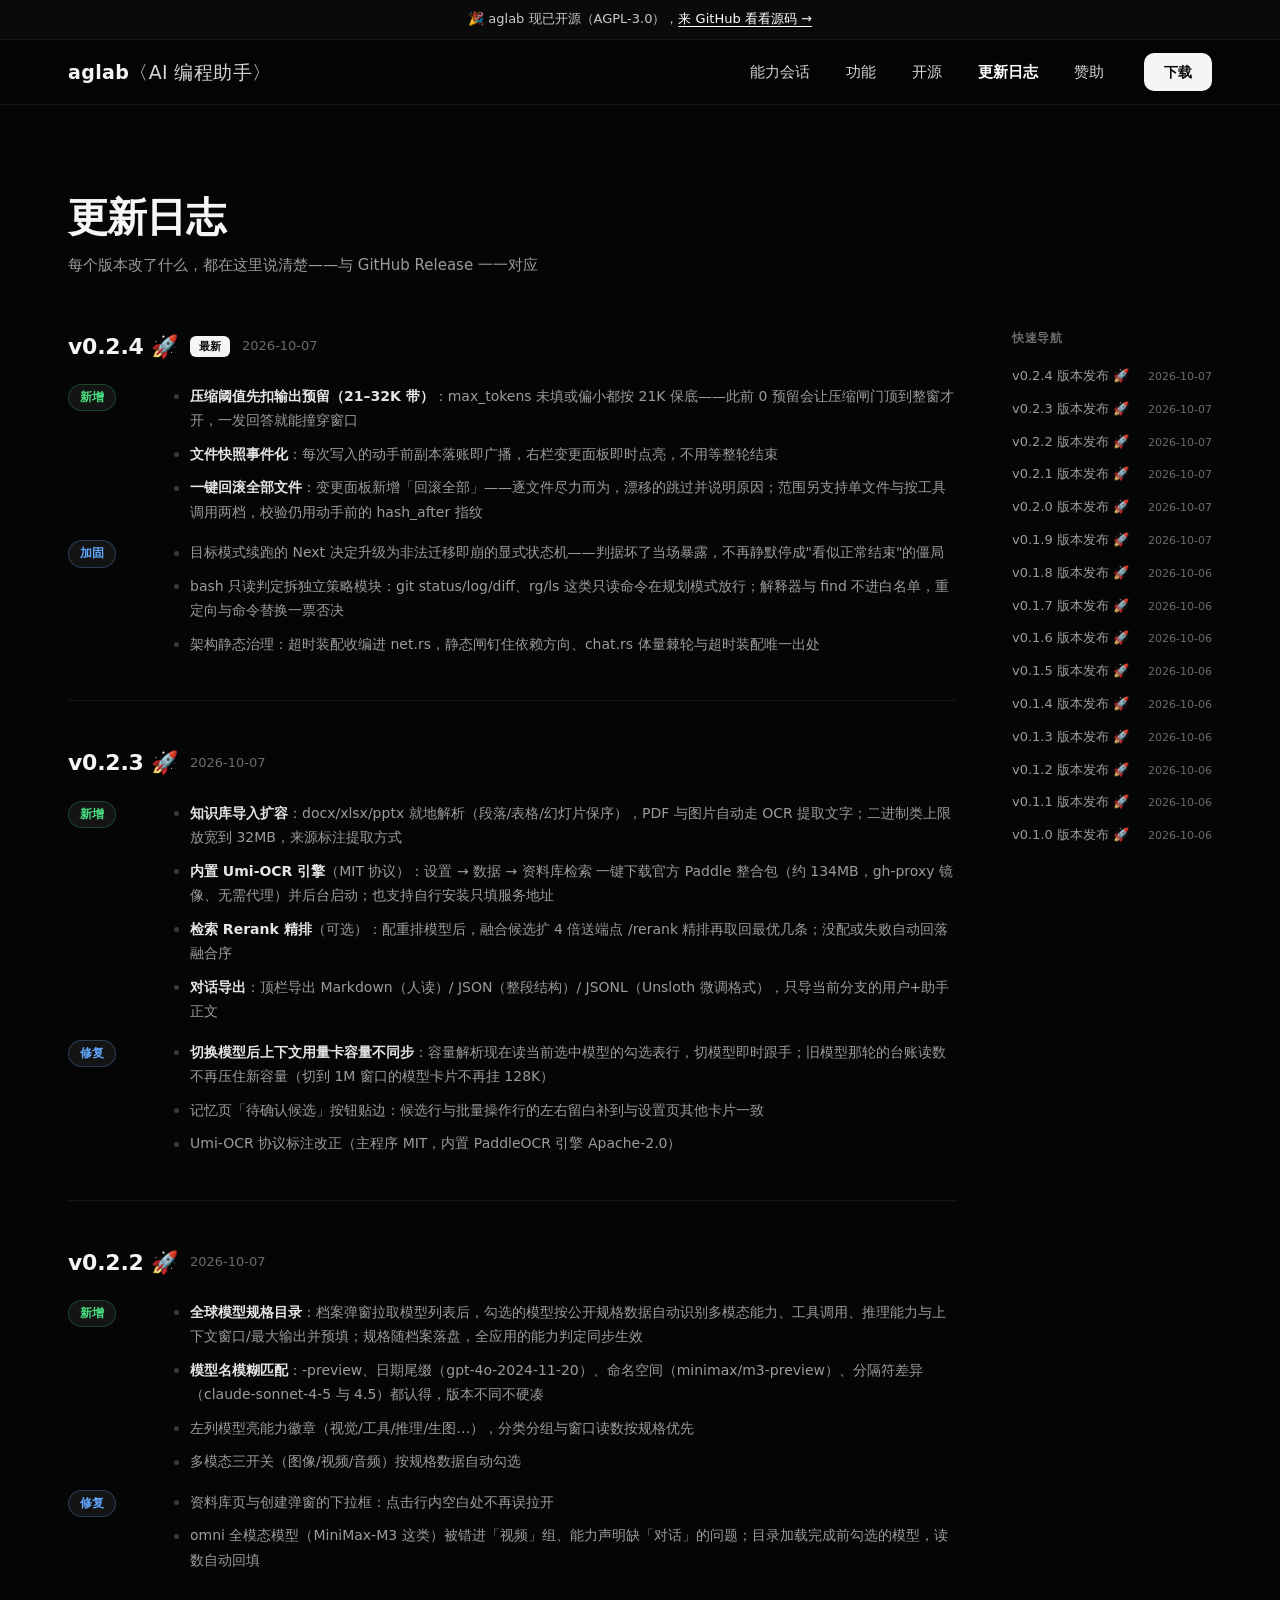
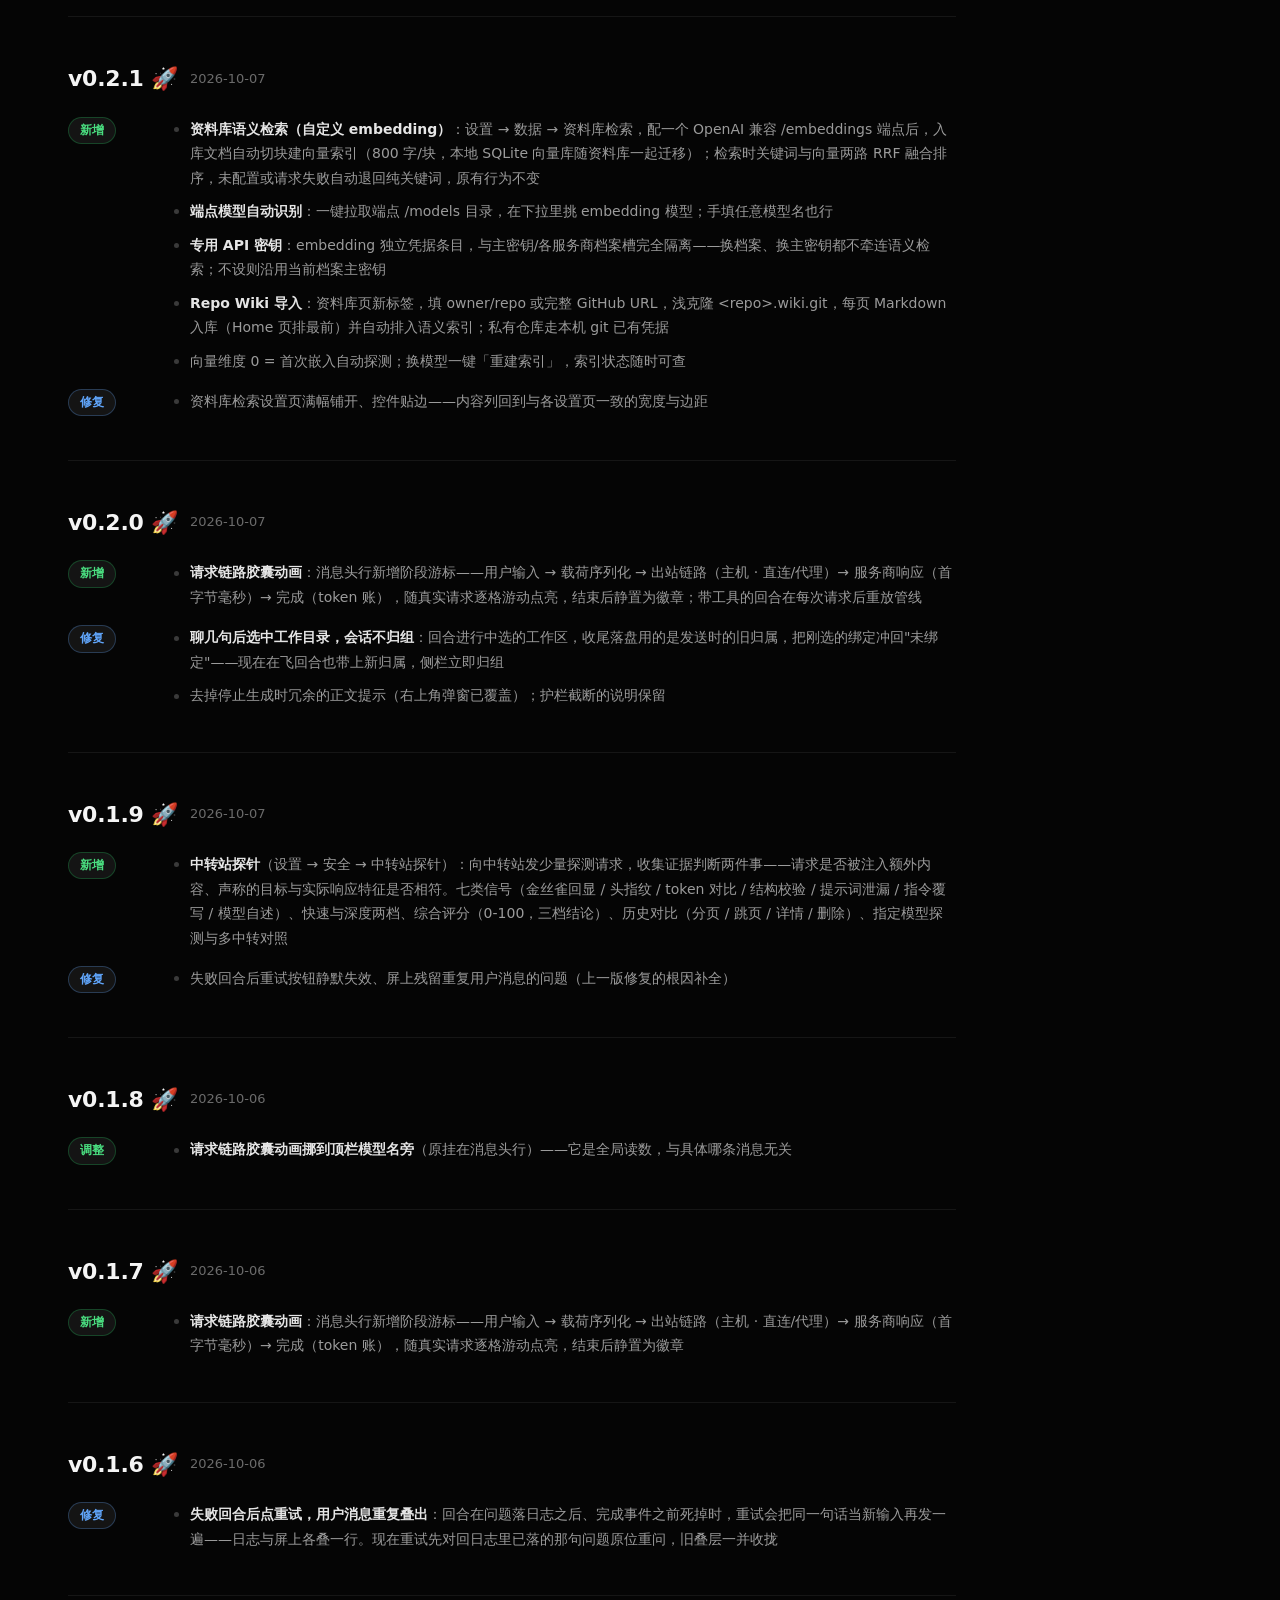
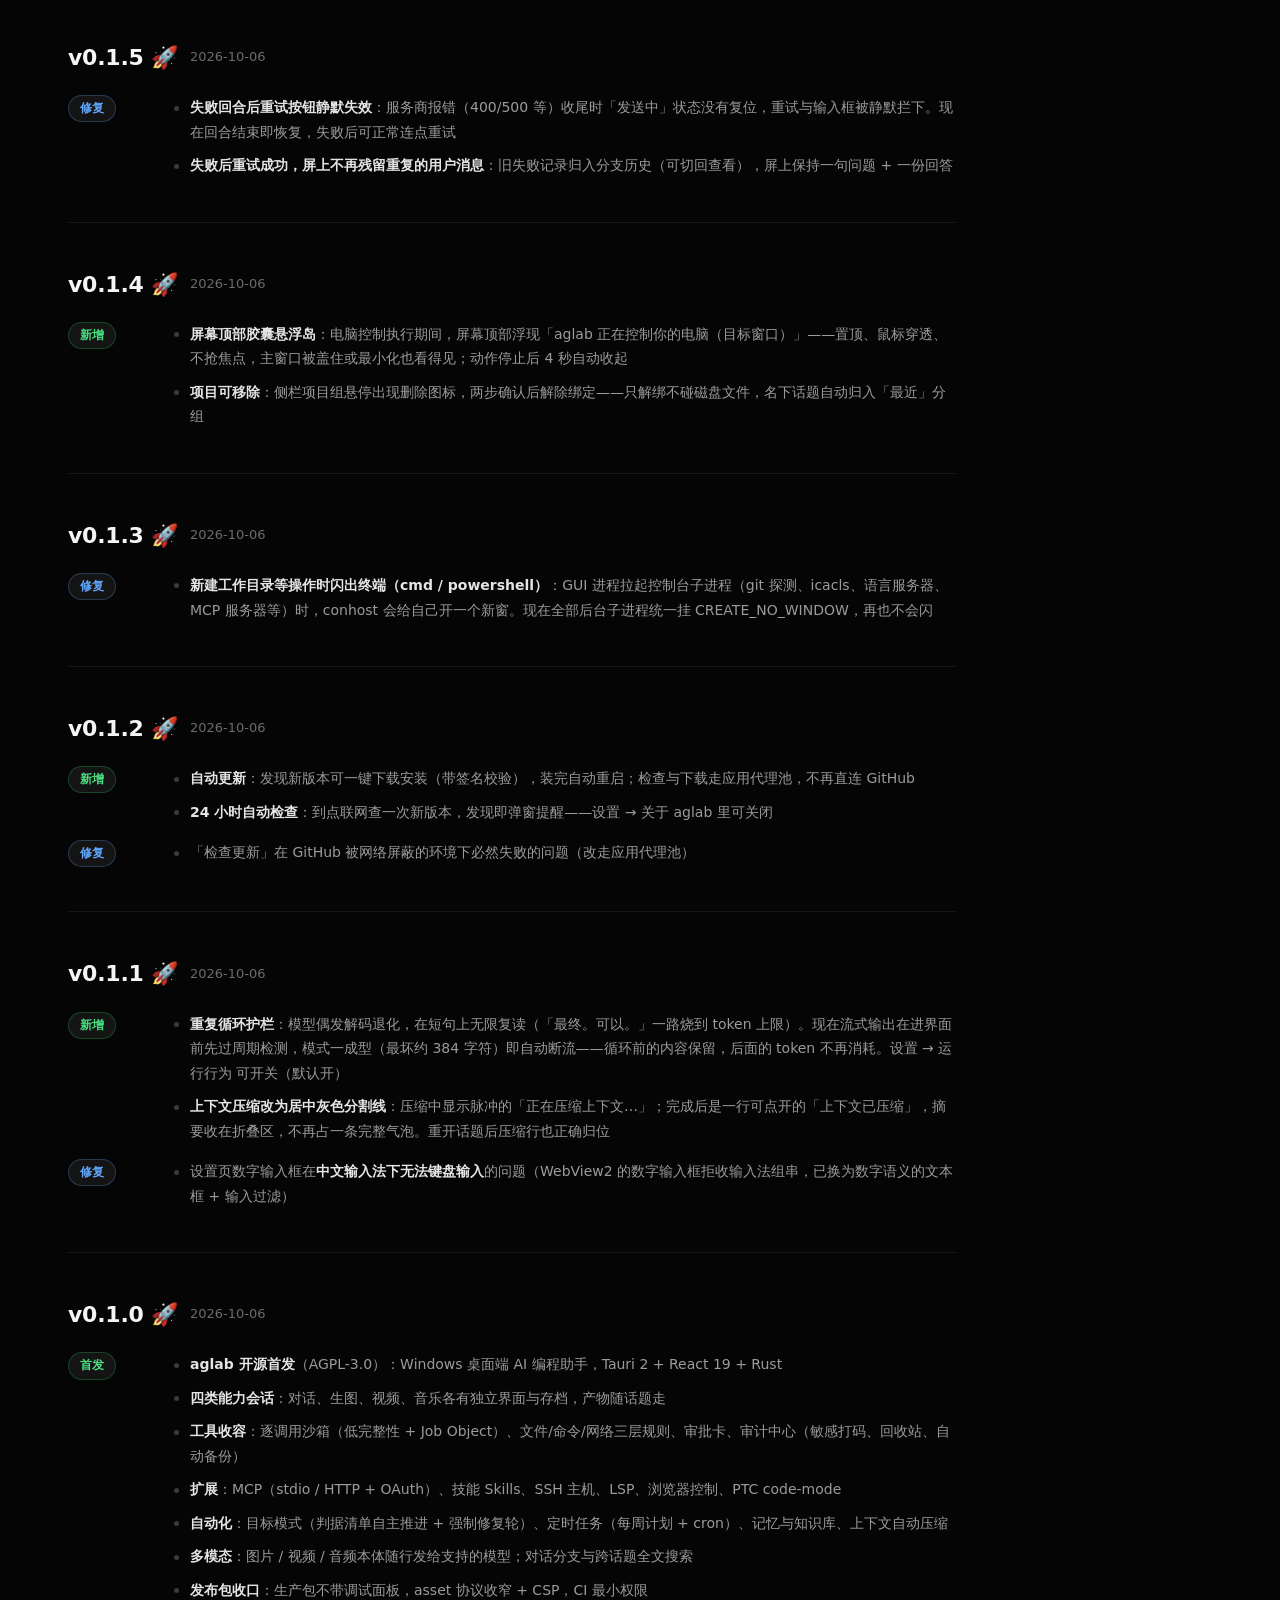
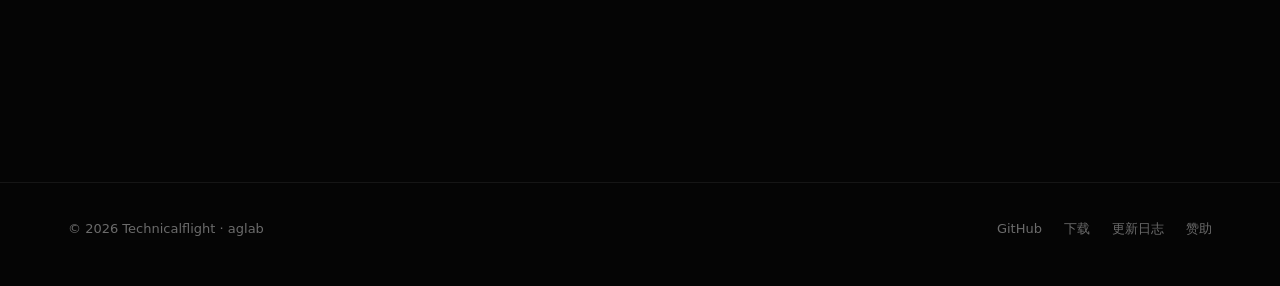
==== commit 4713baef: "release: v0.2.4 安装包与更新清单 + 更新日志条目" ====
--- a/changelog.html
+++ b/changelog.html
@@ -36,10 +36,35 @@
     <div class="cl-layout">
       <div class="cl-main">
 
+        <article class="cl-entry" id="v0-2-4">
+          <div class="cl-head">
+            <a class="cl-ver" href="https://github.com/Technicalflight/aglab/releases/tag/v0.2.4" target="_blank" rel="noopener">v0.2.4 🚀</a>
+            <span class="cl-badge">最新</span>
+            <time class="cl-date" datetime="2026-10-07">2026-10-07</time>
+          </div>
+          <div class="cl-groups">
+            <div class="cl-group">
+              <span class="cl-tag add">新增</span>
+              <ul>
+                <li><strong>压缩阈值先扣输出预留（21–32K 带）</strong>：max_tokens 未填或偏小都按 21K 保底——此前 0 预留会让压缩闸门顶到整窗才开，一发回答就能撞穿窗口</li>
+                <li><strong>文件快照事件化</strong>：每次写入的动手前副本落账即广播，右栏变更面板即时点亮，不用等整轮结束</li>
+                <li><strong>一键回滚全部文件</strong>：变更面板新增「回滚全部」——逐文件尽力而为，漂移的跳过并说明原因；范围另支持单文件与按工具调用两档，校验仍用动手前的 hash_after 指纹</li>
+              </ul>
+            </div>
+            <div class="cl-group">
+              <span class="cl-tag fix">加固</span>
+              <ul>
+                <li>目标模式续跑的 Next 决定升级为非法迁移即崩的显式状态机——判据坏了当场暴露，不再静默停成"看似正常结束"的僵局</li>
+                <li>bash 只读判定拆独立策略模块：git status/log/diff、rg/ls 这类只读命令在规划模式放行；解释器与 find 不进白名单，重定向与命令替换一票否决</li>
+                <li>架构静态治理：超时装配收编进 net.rs，静态闸钉住依赖方向、chat.rs 体量棘轮与超时装配唯一出处</li>
+              </ul>
+            </div>
+          </div>
+        </article>
+
         <article class="cl-entry" id="v0-2-3">
           <div class="cl-head">
             <a class="cl-ver" href="https://github.com/Technicalflight/aglab/releases/tag/v0.2.3" target="_blank" rel="noopener">v0.2.3 🚀</a>
-            <span class="cl-badge">最新</span>
             <time class="cl-date" datetime="2026-10-07">2026-10-07</time>
           </div>
           <div class="cl-groups">
@@ -317,6 +342,7 @@
 
       <aside class="cl-nav" aria-label="版本快速导航">
         <h4>快速导航</h4>
+        <a href="#v0-2-4">v0.2.4 版本发布 🚀<span class="cl-nav-date">2026-10-07</span></a>
         <a href="#v0-2-3">v0.2.3 版本发布 🚀<span class="cl-nav-date">2026-10-07</span></a>
         <a href="#v0-2-2">v0.2.2 版本发布 🚀<span class="cl-nav-date">2026-10-07</span></a>
         <a href="#v0-2-1">v0.2.1 版本发布 🚀<span class="cl-nav-date">2026-10-07</span></a>
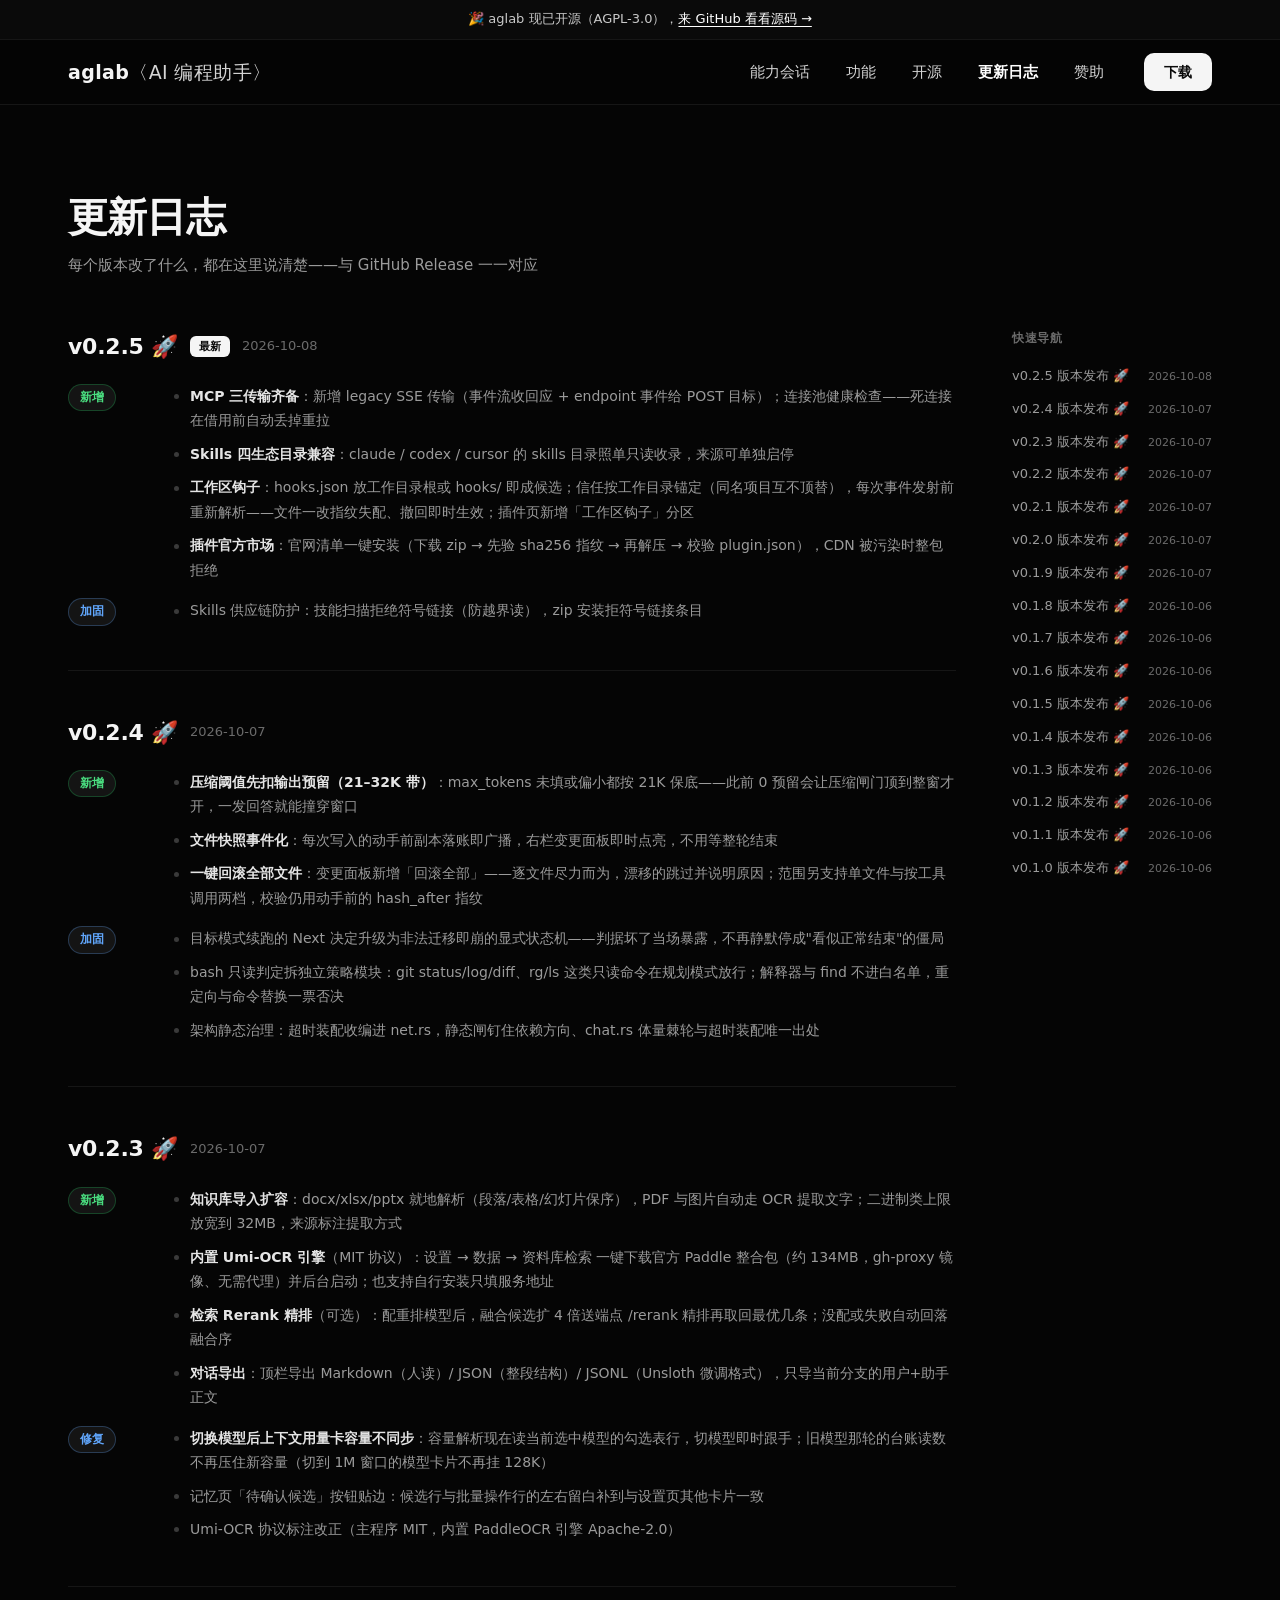
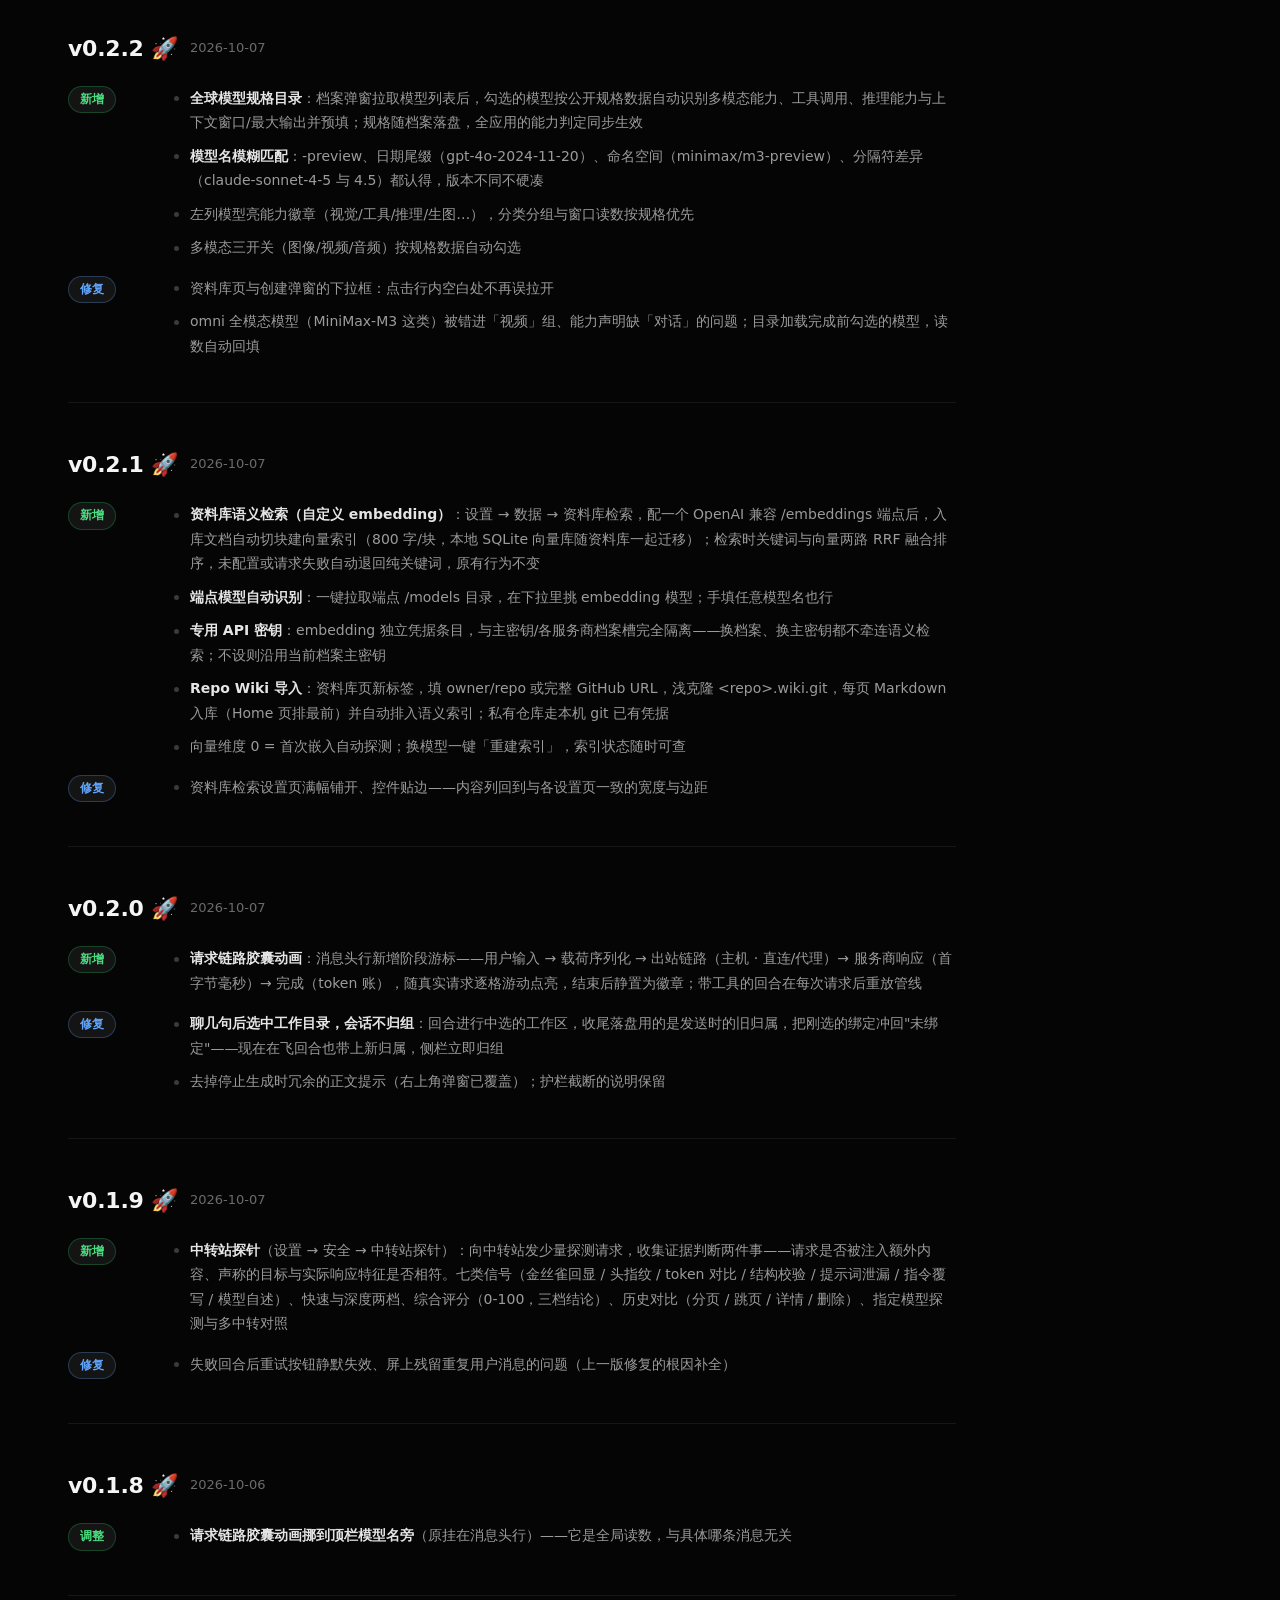
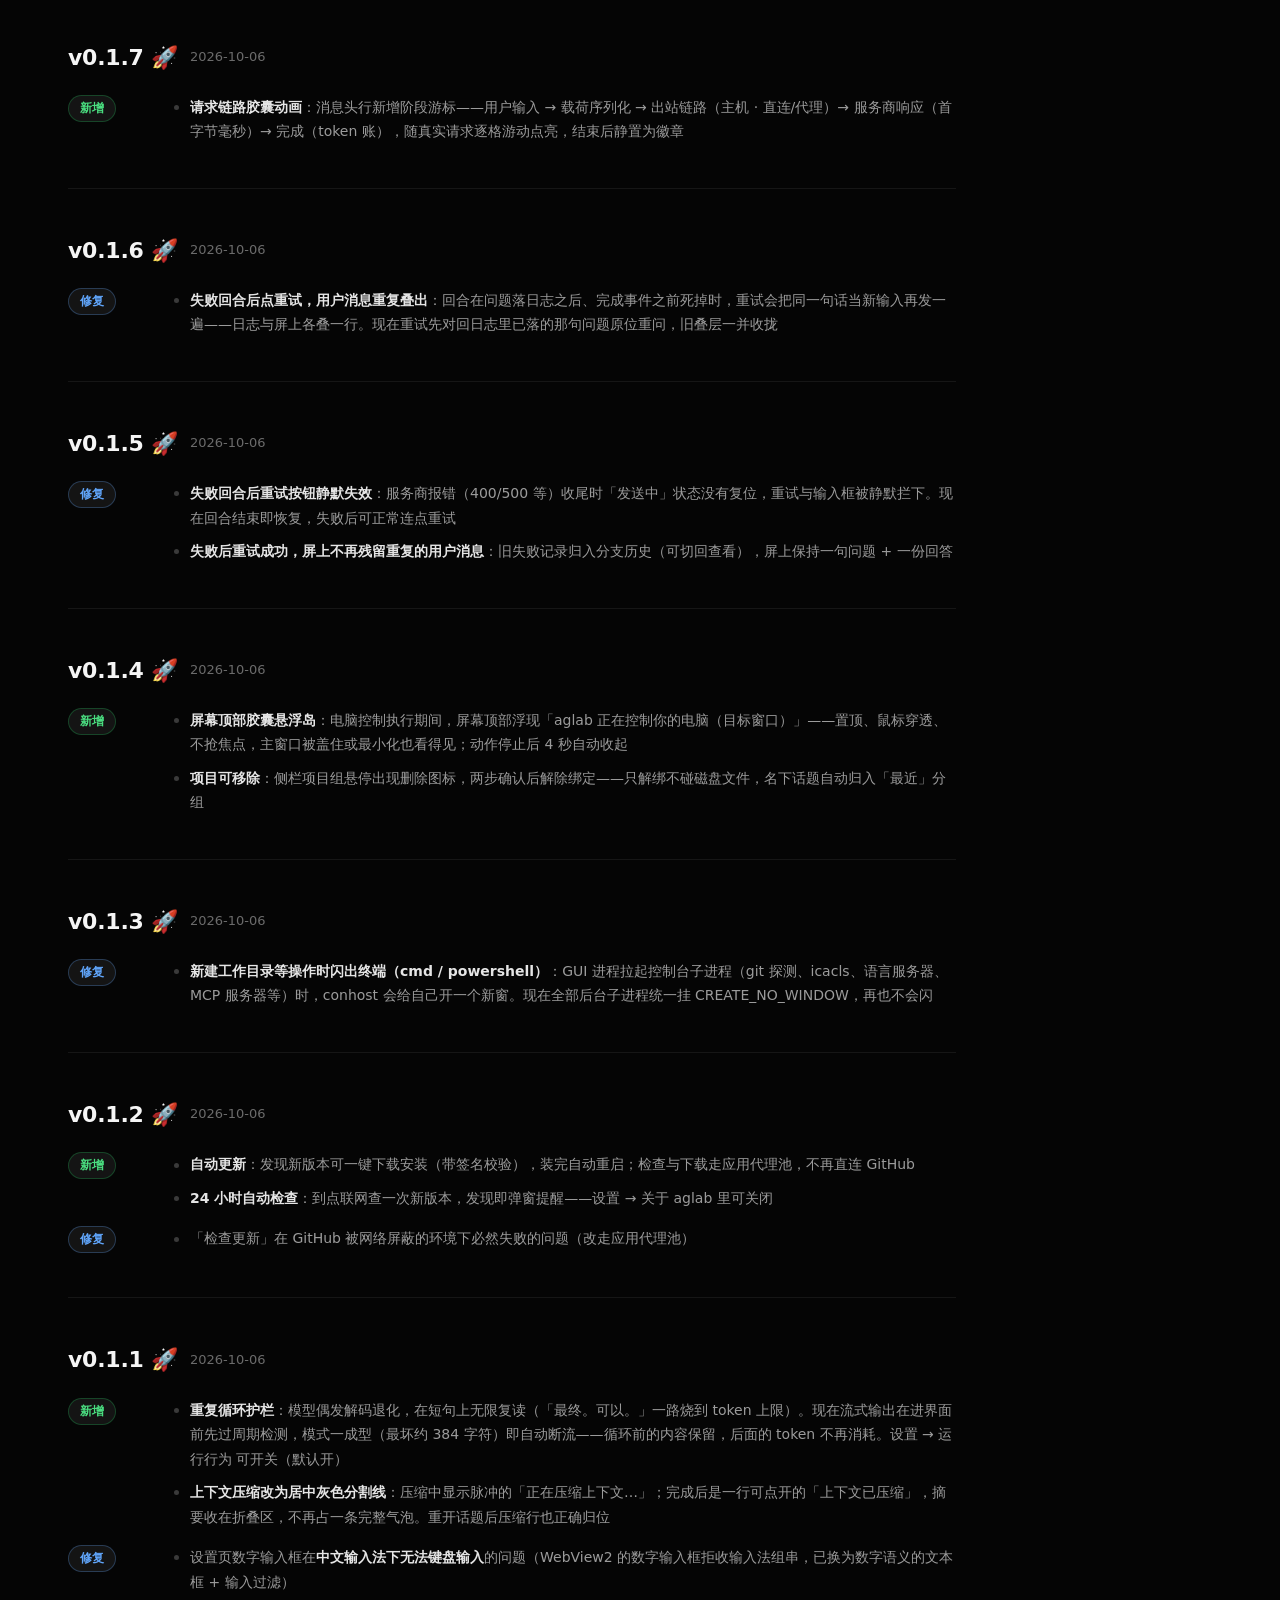
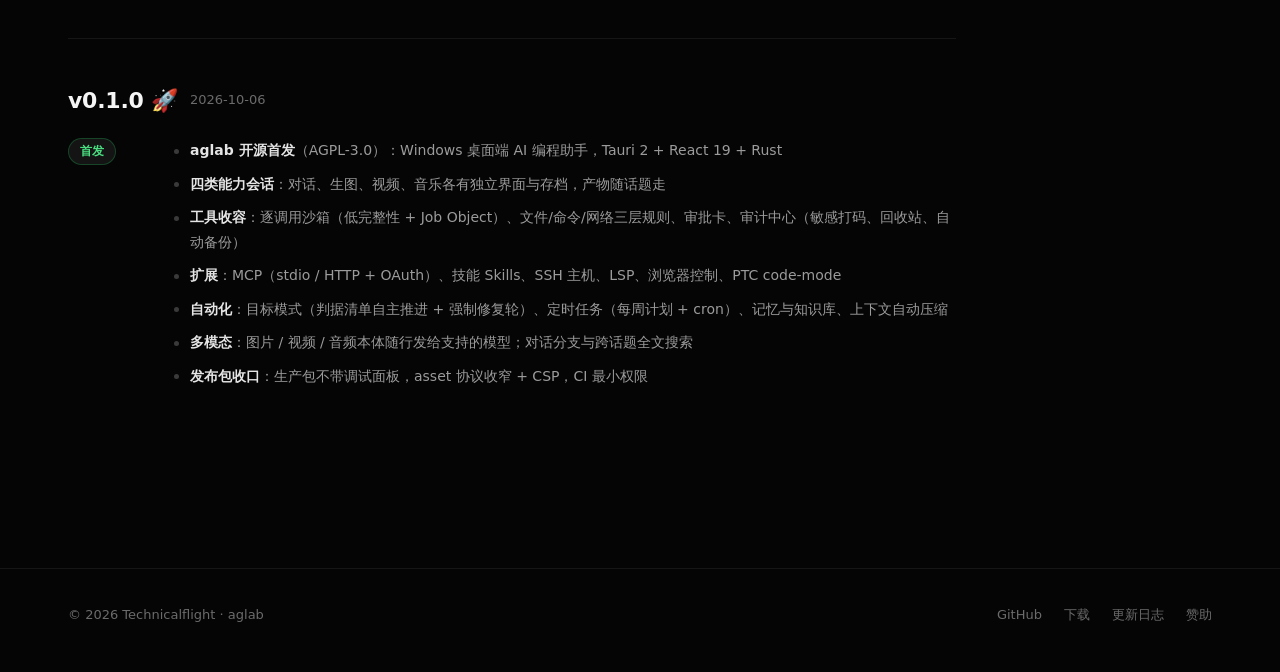
==== commit 7ab2a052: "release: v0.2.5 安装包与更新清单 + 更新日志条目" ====
--- a/changelog.html
+++ b/changelog.html
@@ -36,10 +36,34 @@
     <div class="cl-layout">
       <div class="cl-main">
 
+        <article class="cl-entry" id="v0-2-5">
+          <div class="cl-head">
+            <a class="cl-ver" href="https://github.com/Technicalflight/aglab/releases/tag/v0.2.5" target="_blank" rel="noopener">v0.2.5 🚀</a>
+            <span class="cl-badge">最新</span>
+            <time class="cl-date" datetime="2026-10-08">2026-10-08</time>
+          </div>
+          <div class="cl-groups">
+            <div class="cl-group">
+              <span class="cl-tag add">新增</span>
+              <ul>
+                <li><strong>MCP 三传输齐备</strong>：新增 legacy SSE 传输（事件流收回应 + endpoint 事件给 POST 目标）；连接池健康检查——死连接在借用前自动丢掉重拉</li>
+                <li><strong>Skills 四生态目录兼容</strong>：claude / codex / cursor 的 skills 目录照单只读收录，来源可单独启停</li>
+                <li><strong>工作区钩子</strong>：hooks.json 放工作目录根或 hooks/ 即成候选；信任按工作目录锚定（同名项目互不顶替），每次事件发射前重新解析——文件一改指纹失配、撤回即时生效；插件页新增「工作区钩子」分区</li>
+                <li><strong>插件官方市场</strong>：官网清单一键安装（下载 zip → 先验 sha256 指纹 → 再解压 → 校验 plugin.json），CDN 被污染时整包拒绝</li>
+              </ul>
+            </div>
+            <div class="cl-group">
+              <span class="cl-tag fix">加固</span>
+              <ul>
+                <li>Skills 供应链防护：技能扫描拒绝符号链接（防越界读），zip 安装拒符号链接条目</li>
+              </ul>
+            </div>
+          </div>
+        </article>
+
         <article class="cl-entry" id="v0-2-4">
           <div class="cl-head">
             <a class="cl-ver" href="https://github.com/Technicalflight/aglab/releases/tag/v0.2.4" target="_blank" rel="noopener">v0.2.4 🚀</a>
-            <span class="cl-badge">最新</span>
             <time class="cl-date" datetime="2026-10-07">2026-10-07</time>
           </div>
           <div class="cl-groups">
@@ -342,6 +366,7 @@
 
       <aside class="cl-nav" aria-label="版本快速导航">
         <h4>快速导航</h4>
+        <a href="#v0-2-5">v0.2.5 版本发布 🚀<span class="cl-nav-date">2026-10-08</span></a>
         <a href="#v0-2-4">v0.2.4 版本发布 🚀<span class="cl-nav-date">2026-10-07</span></a>
         <a href="#v0-2-3">v0.2.3 版本发布 🚀<span class="cl-nav-date">2026-10-07</span></a>
         <a href="#v0-2-2">v0.2.2 版本发布 🚀<span class="cl-nav-date">2026-10-07</span></a>
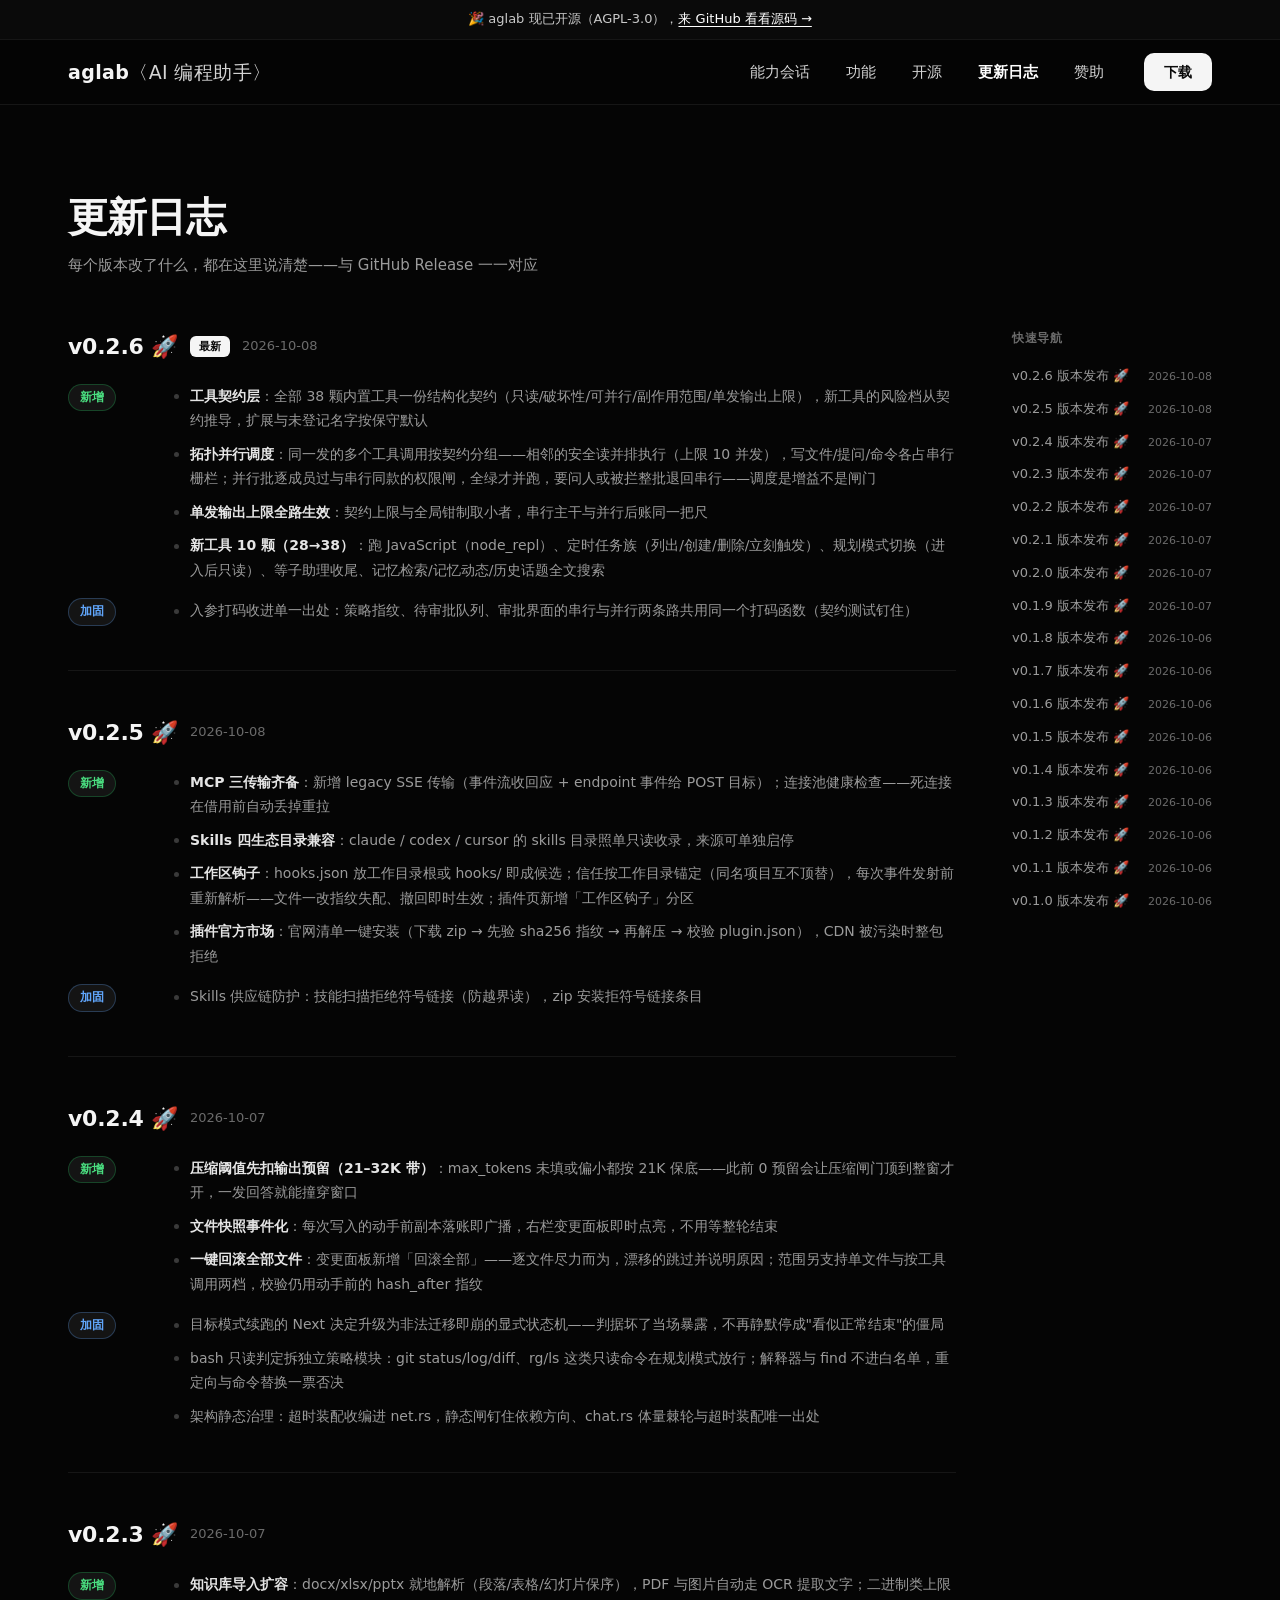
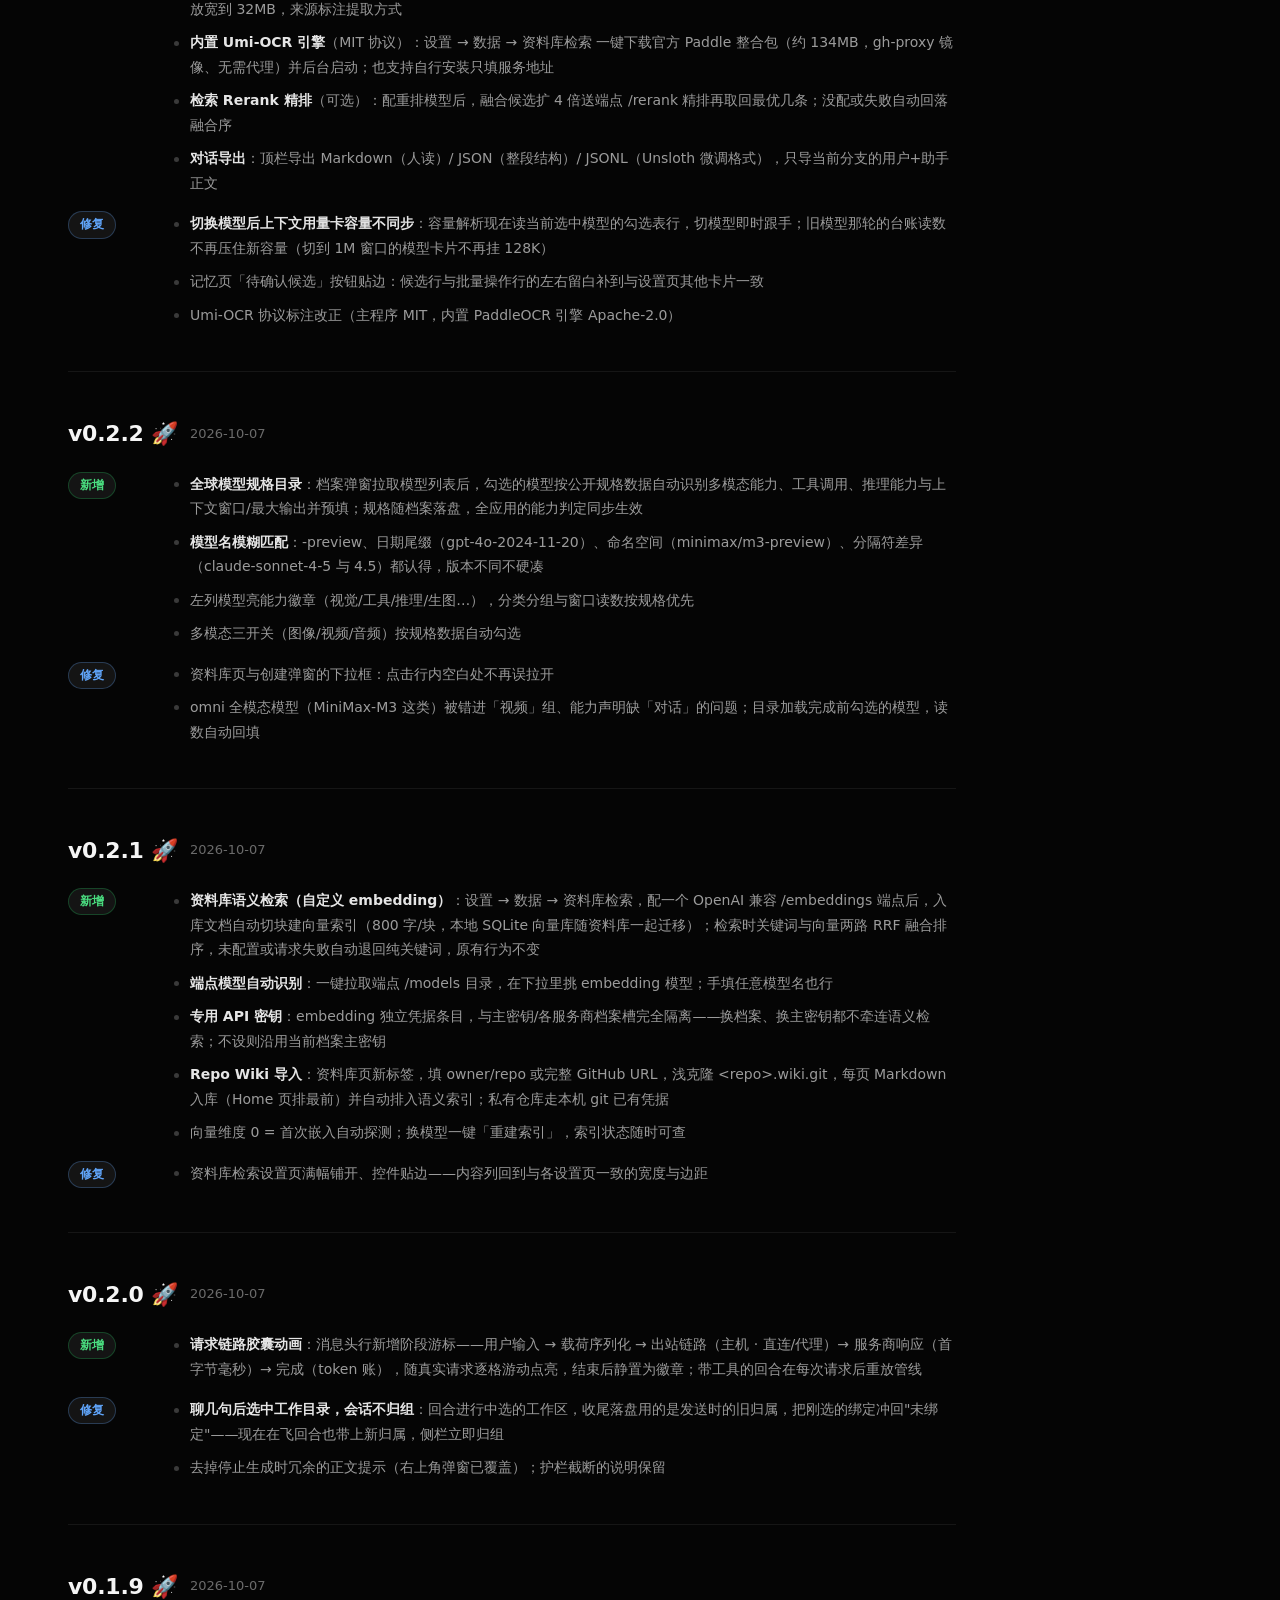
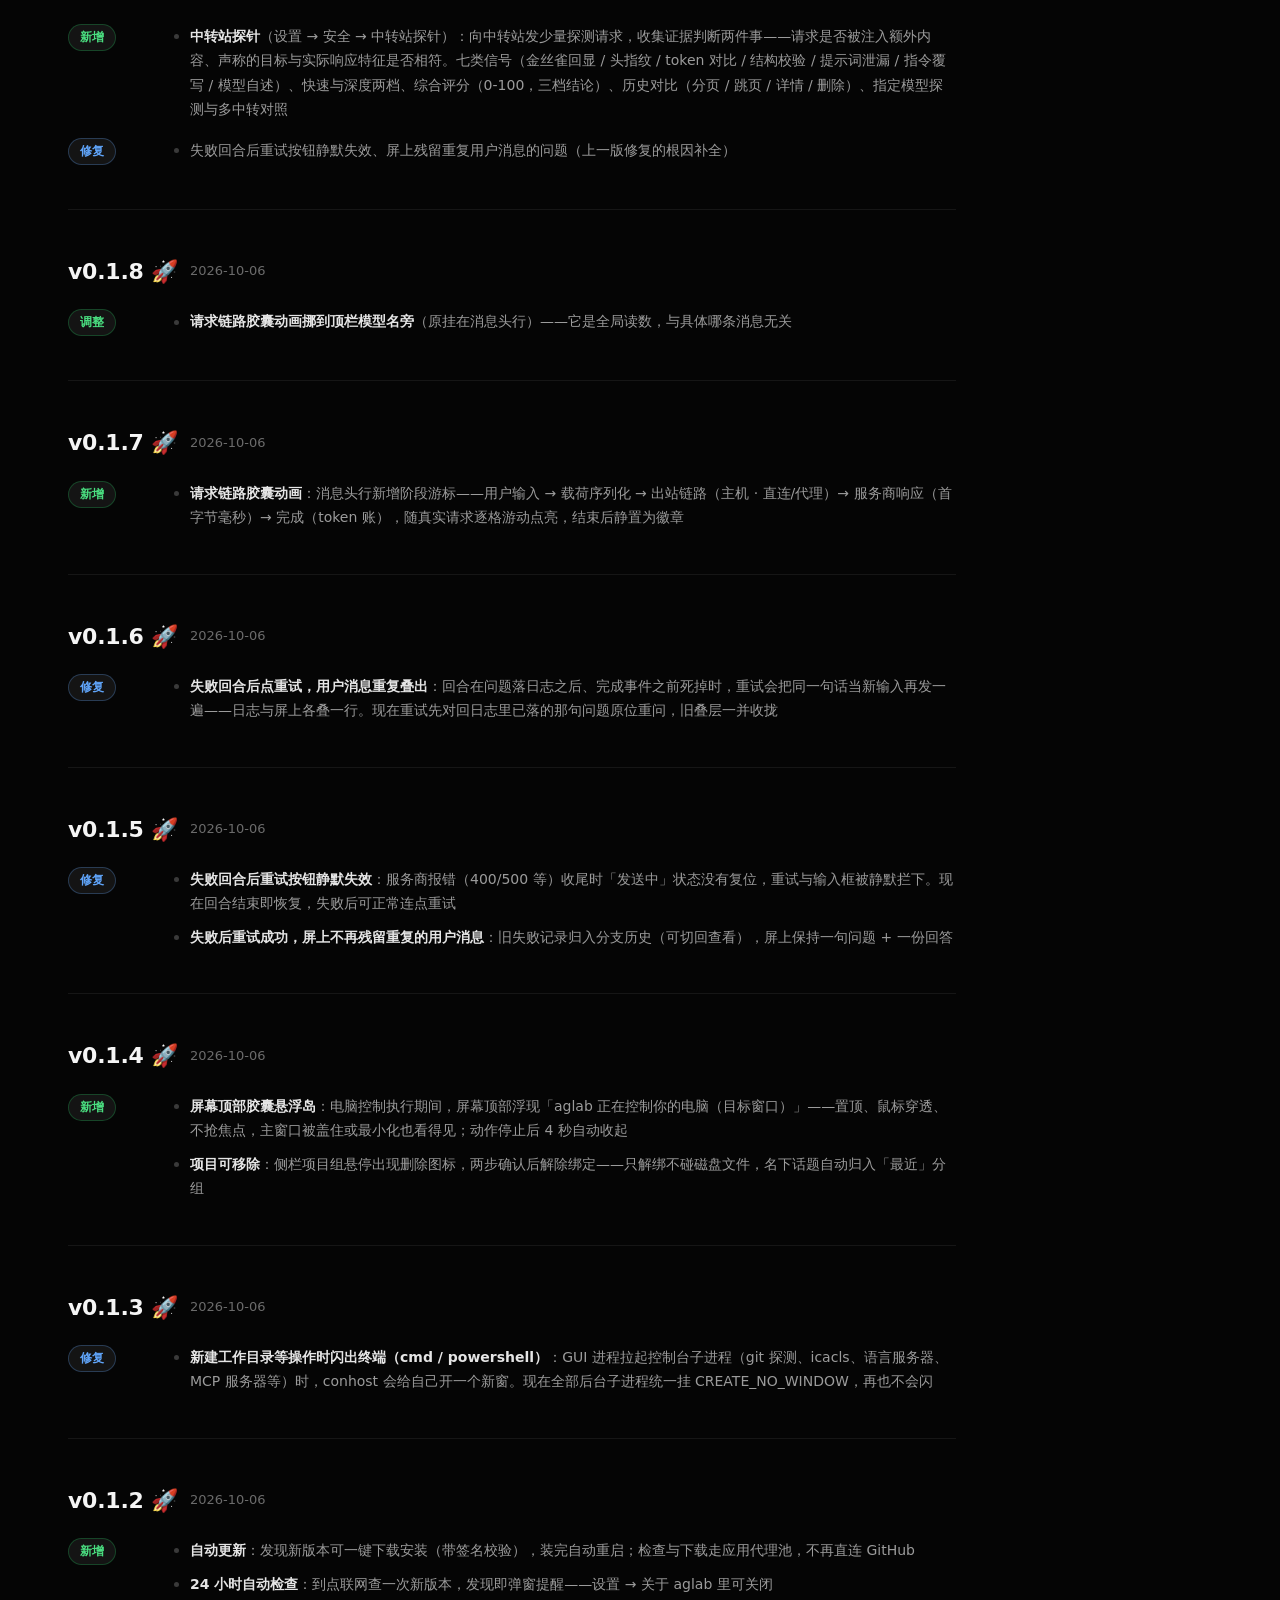
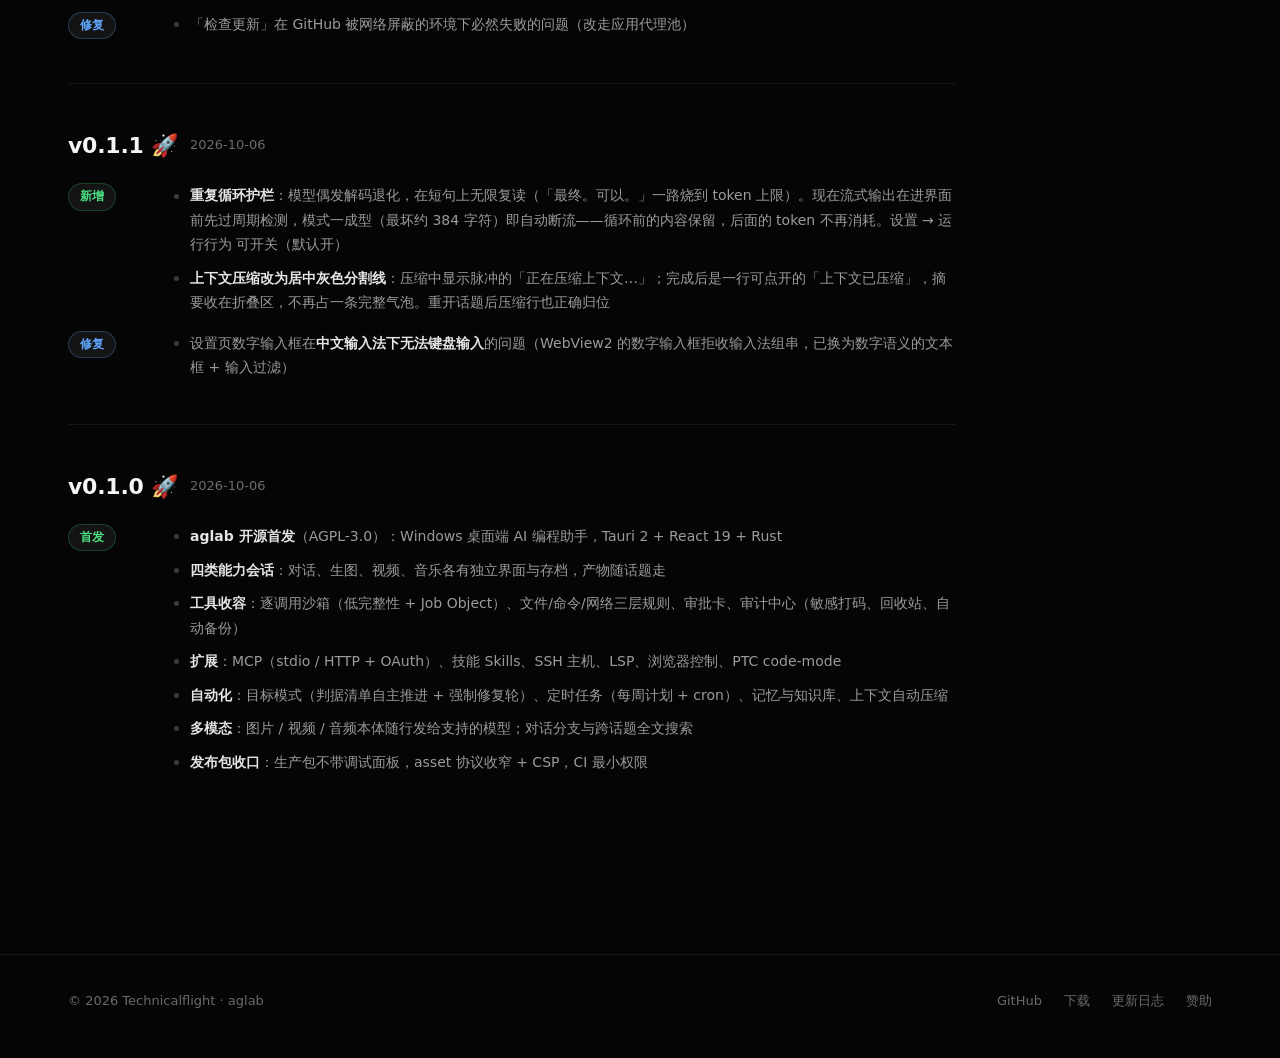
==== commit 150ae472: "release: v0.2.6 安装包与更新清单 + 更新日志条目" ====
--- a/changelog.html
+++ b/changelog.html
@@ -36,10 +36,34 @@
     <div class="cl-layout">
       <div class="cl-main">
 
+        <article class="cl-entry" id="v0-2-6">
+          <div class="cl-head">
+            <a class="cl-ver" href="https://github.com/Technicalflight/aglab/releases/tag/v0.2.6" target="_blank" rel="noopener">v0.2.6 🚀</a>
+            <span class="cl-badge">最新</span>
+            <time class="cl-date" datetime="2026-10-08">2026-10-08</time>
+          </div>
+          <div class="cl-groups">
+            <div class="cl-group">
+              <span class="cl-tag add">新增</span>
+              <ul>
+                <li><strong>工具契约层</strong>：全部 38 颗内置工具一份结构化契约（只读/破坏性/可并行/副作用范围/单发输出上限），新工具的风险档从契约推导，扩展与未登记名字按保守默认</li>
+                <li><strong>拓扑并行调度</strong>：同一发的多个工具调用按契约分组——相邻的安全读并排执行（上限 10 并发），写文件/提问/命令各占串行栅栏；并行批逐成员过与串行同款的权限闸，全绿才并跑，要问人或被拦整批退回串行——调度是增益不是闸门</li>
+                <li><strong>单发输出上限全路生效</strong>：契约上限与全局钳制取小者，串行主干与并行后账同一把尺</li>
+                <li><strong>新工具 10 颗（28→38）</strong>：跑 JavaScript（node_repl）、定时任务族（列出/创建/删除/立刻触发）、规划模式切换（进入后只读）、等子助理收尾、记忆检索/记忆动态/历史话题全文搜索</li>
+              </ul>
+            </div>
+            <div class="cl-group">
+              <span class="cl-tag fix">加固</span>
+              <ul>
+                <li>入参打码收进单一出处：策略指纹、待审批队列、审批界面的串行与并行两条路共用同一个打码函数（契约测试钉住）</li>
+              </ul>
+            </div>
+          </div>
+        </article>
+
         <article class="cl-entry" id="v0-2-5">
           <div class="cl-head">
             <a class="cl-ver" href="https://github.com/Technicalflight/aglab/releases/tag/v0.2.5" target="_blank" rel="noopener">v0.2.5 🚀</a>
-            <span class="cl-badge">最新</span>
             <time class="cl-date" datetime="2026-10-08">2026-10-08</time>
           </div>
           <div class="cl-groups">
@@ -366,6 +390,7 @@
 
       <aside class="cl-nav" aria-label="版本快速导航">
         <h4>快速导航</h4>
+        <a href="#v0-2-6">v0.2.6 版本发布 🚀<span class="cl-nav-date">2026-10-08</span></a>
         <a href="#v0-2-5">v0.2.5 版本发布 🚀<span class="cl-nav-date">2026-10-08</span></a>
         <a href="#v0-2-4">v0.2.4 版本发布 🚀<span class="cl-nav-date">2026-10-07</span></a>
         <a href="#v0-2-3">v0.2.3 版本发布 🚀<span class="cl-nav-date">2026-10-07</span></a>
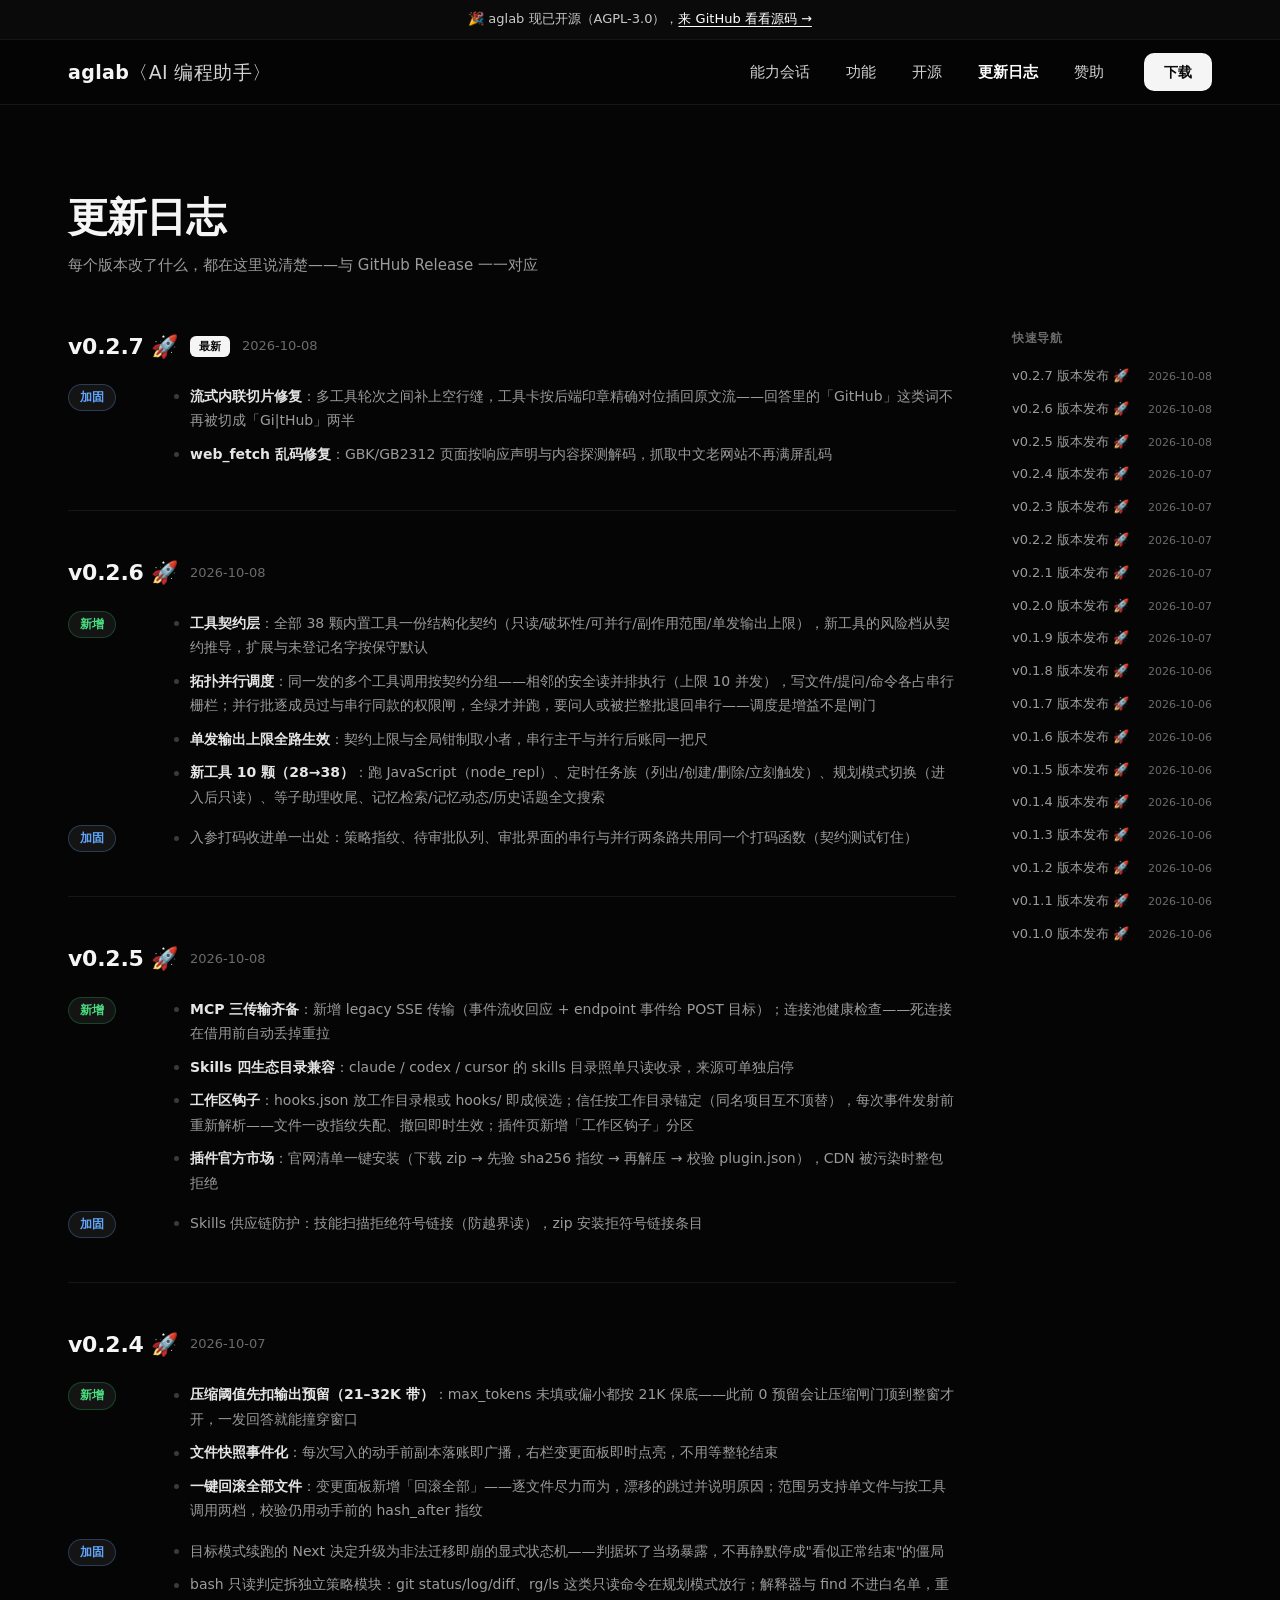
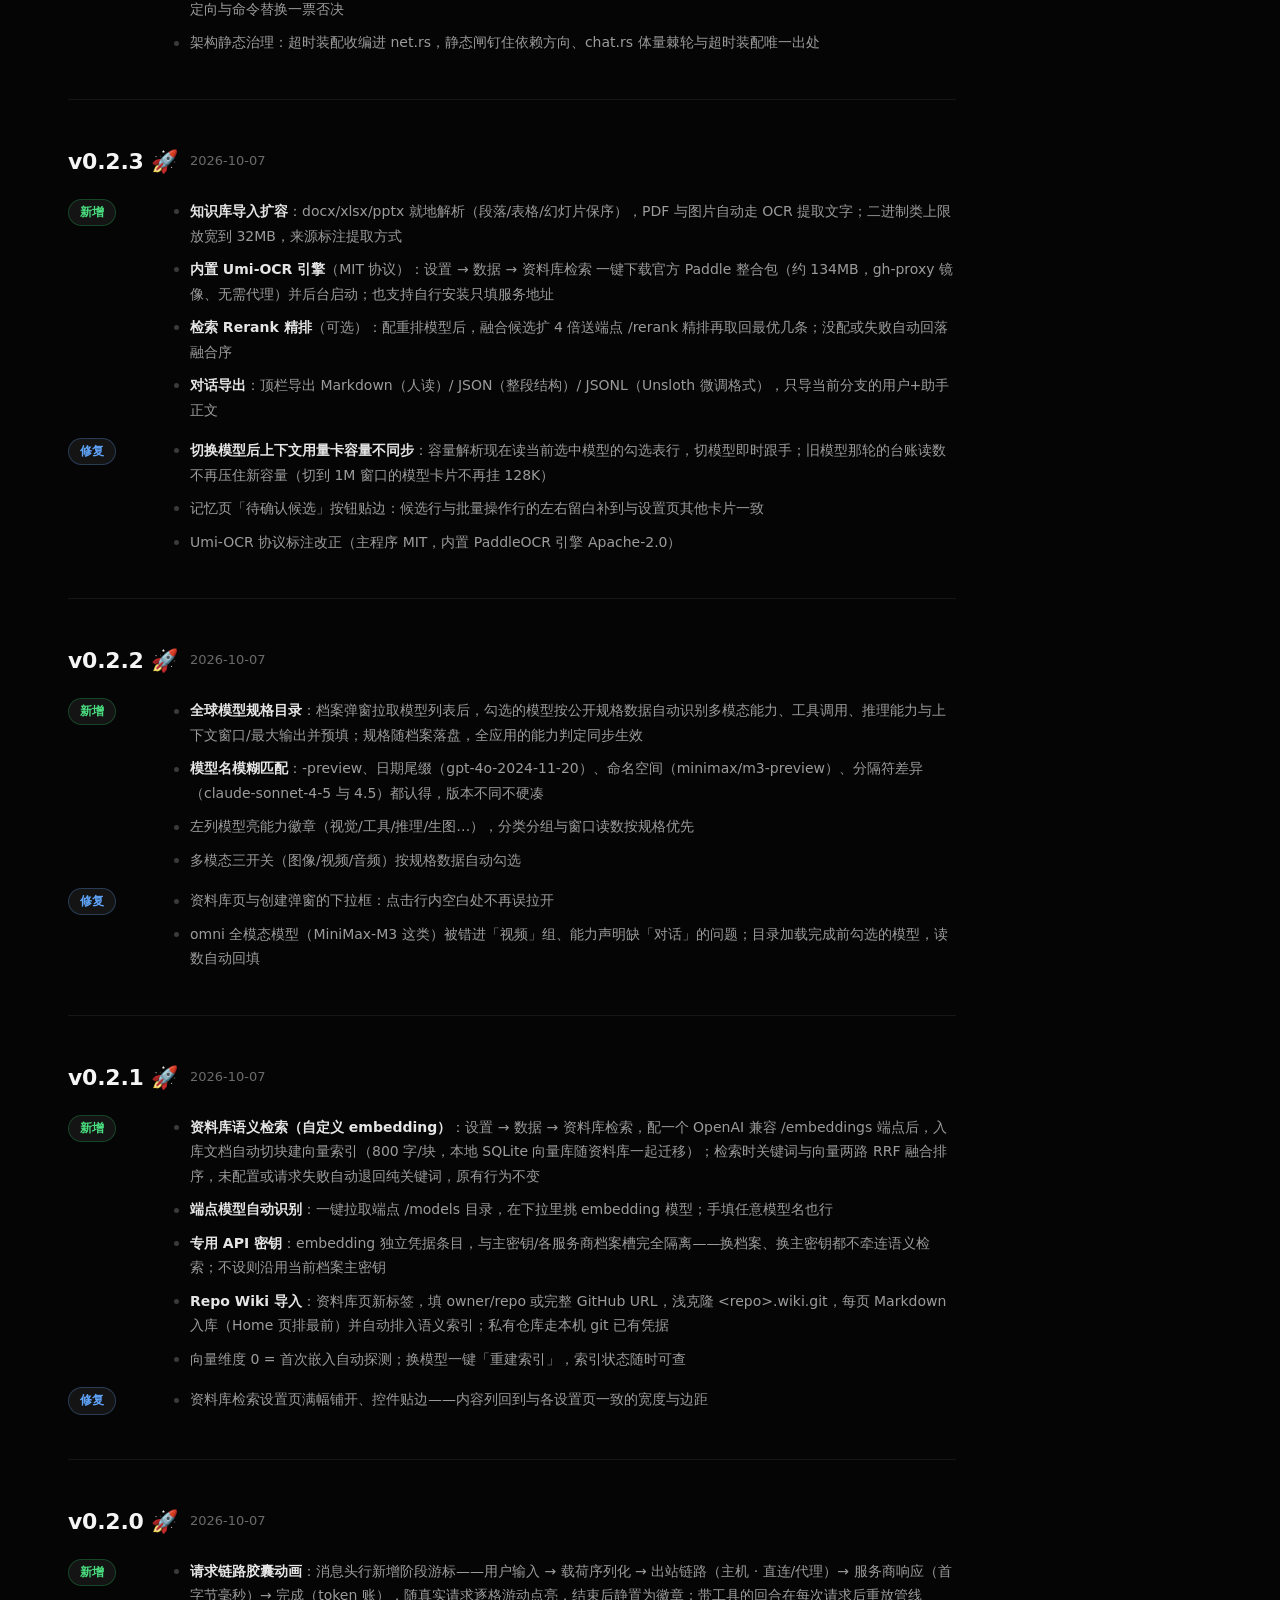
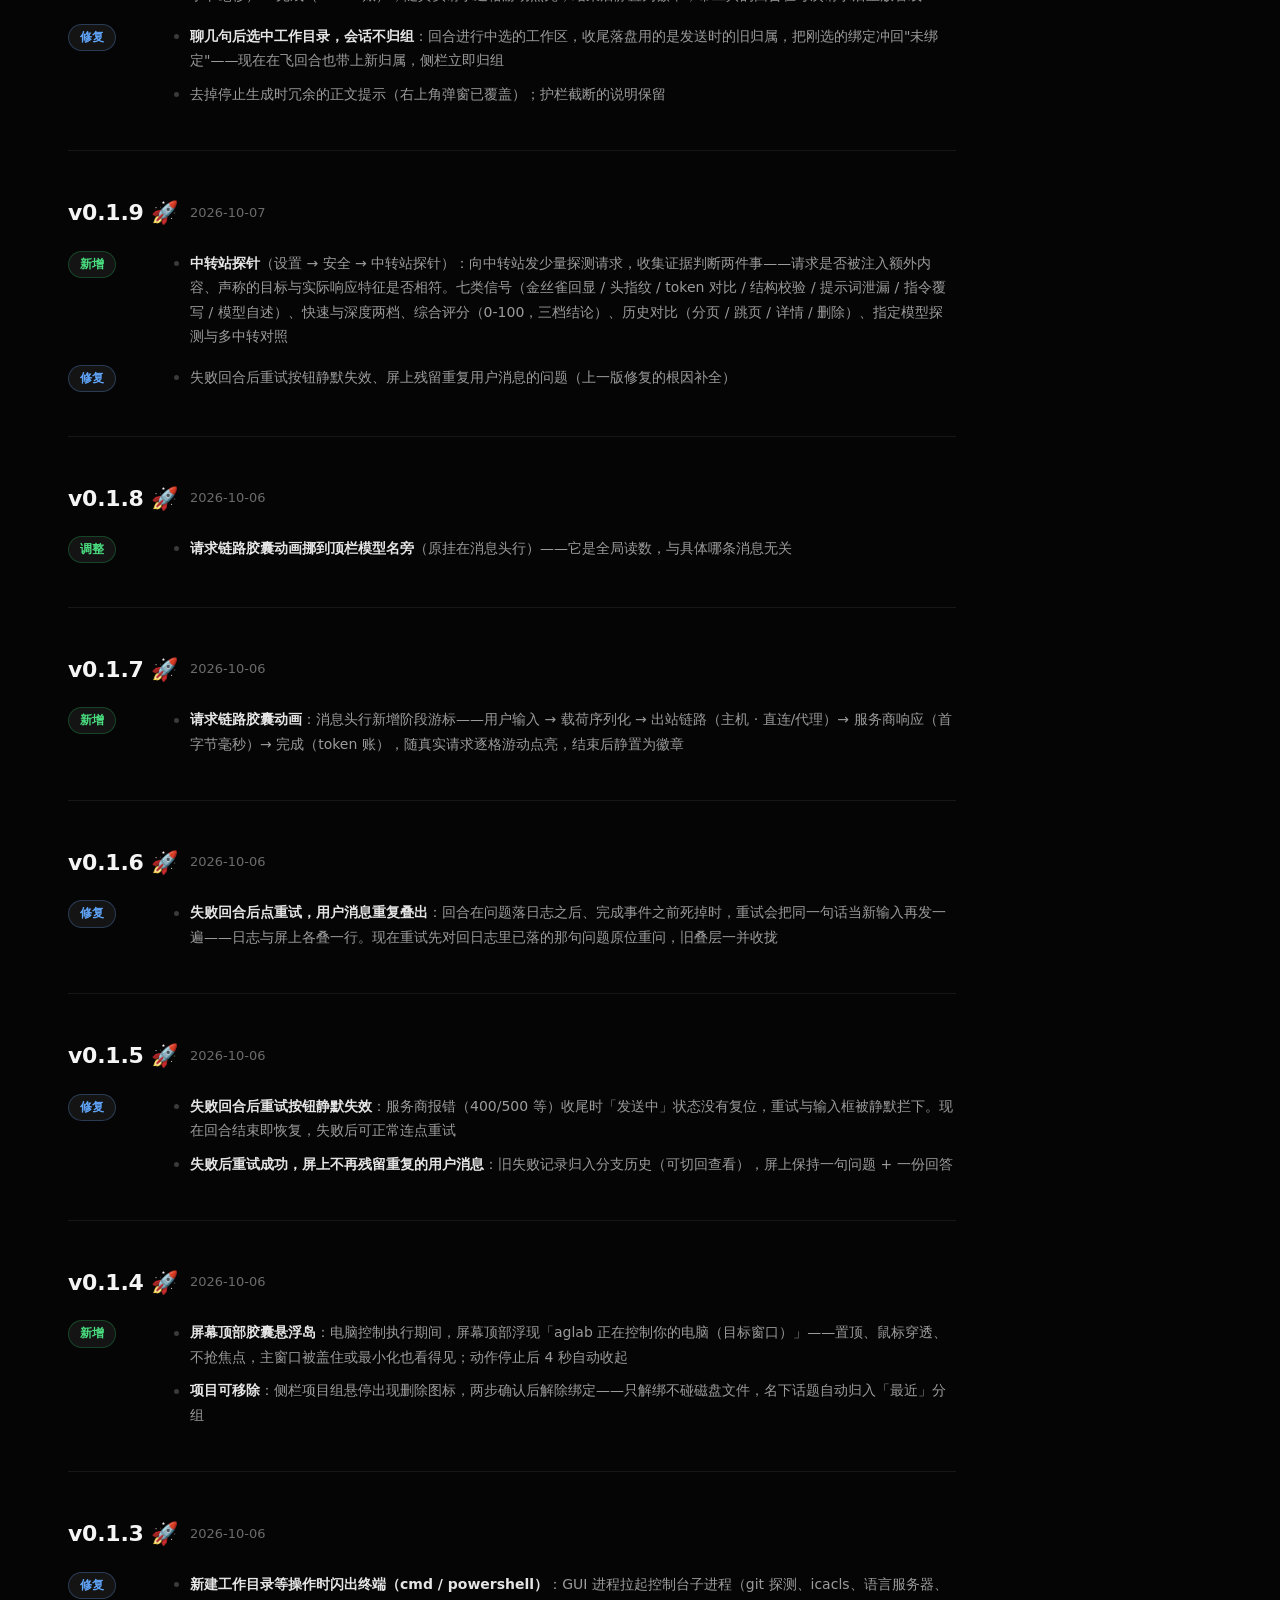
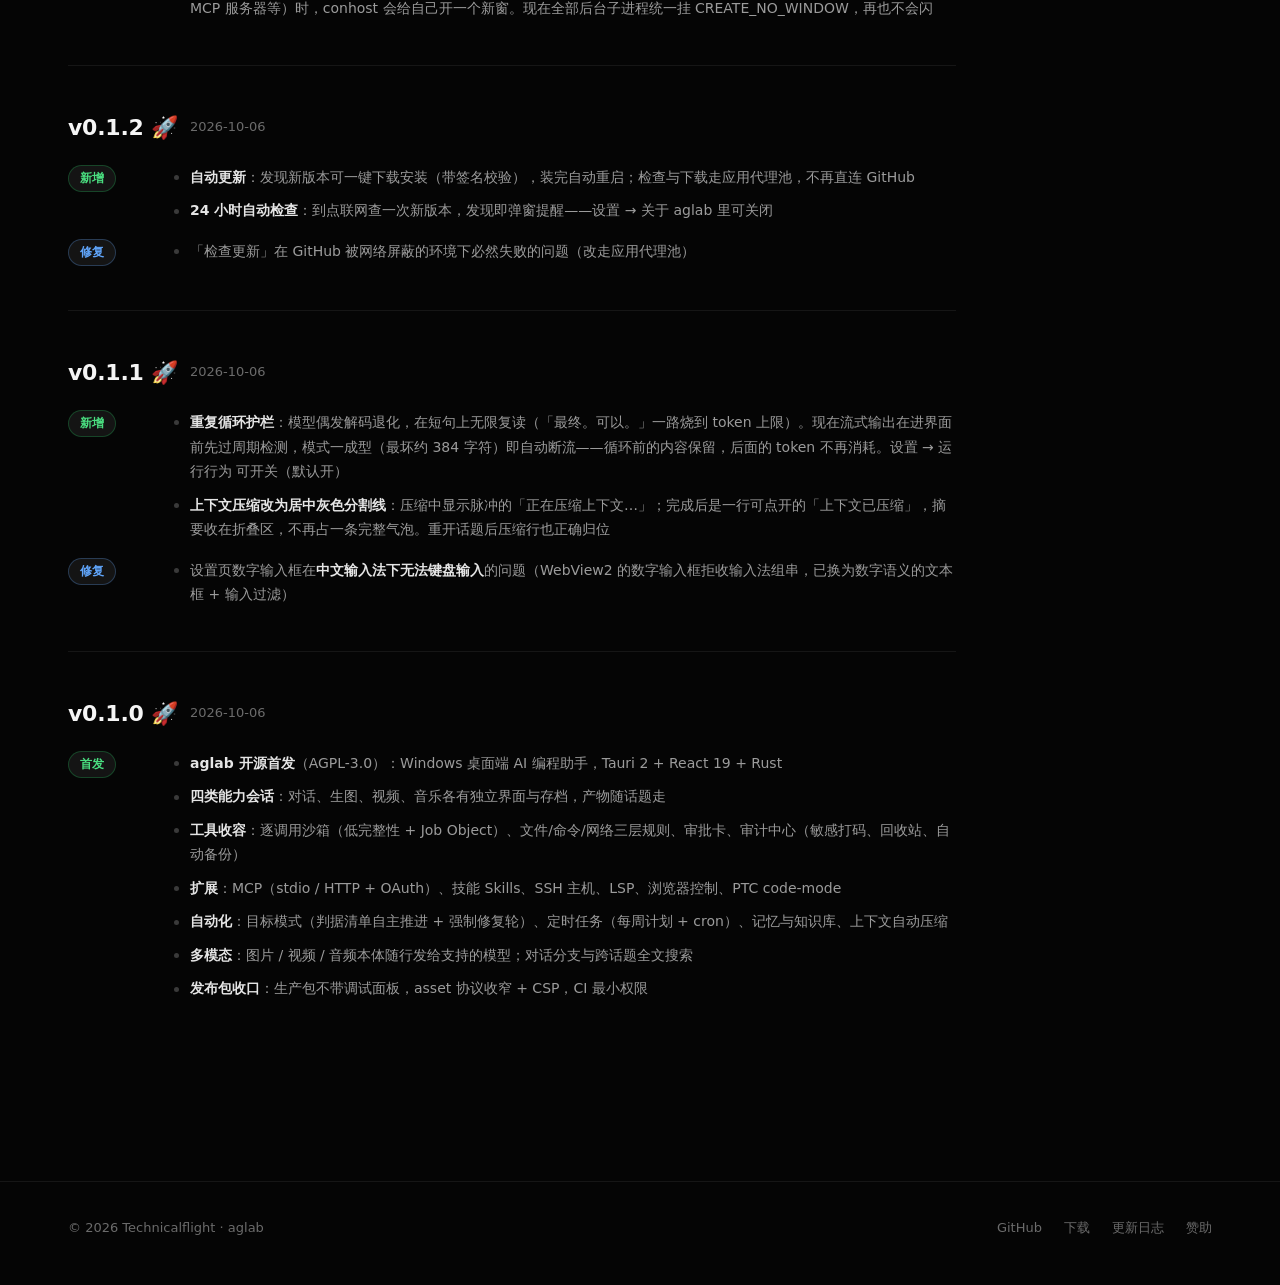
==== commit ce50b656: "release: v0.2.7 安装包与更新清单 + 更新日志条目" ====
--- a/changelog.html
+++ b/changelog.html
@@ -36,10 +36,26 @@
     <div class="cl-layout">
       <div class="cl-main">
 
+        <article class="cl-entry" id="v0-2-7">
+          <div class="cl-head">
+            <a class="cl-ver" href="https://github.com/Technicalflight/aglab/releases/tag/v0.2.7" target="_blank" rel="noopener">v0.2.7 🚀</a>
+            <span class="cl-badge">最新</span>
+            <time class="cl-date" datetime="2026-10-08">2026-10-08</time>
+          </div>
+          <div class="cl-groups">
+            <div class="cl-group">
+              <span class="cl-tag fix">加固</span>
+              <ul>
+                <li><strong>流式内联切片修复</strong>：多工具轮次之间补上空行缝，工具卡按后端印章精确对位插回原文流——回答里的「GitHub」这类词不再被切成「Gi|tHub」两半</li>
+                <li><strong>web_fetch 乱码修复</strong>：GBK/GB2312 页面按响应声明与内容探测解码，抓取中文老网站不再满屏乱码</li>
+              </ul>
+            </div>
+          </div>
+        </article>
+
         <article class="cl-entry" id="v0-2-6">
           <div class="cl-head">
             <a class="cl-ver" href="https://github.com/Technicalflight/aglab/releases/tag/v0.2.6" target="_blank" rel="noopener">v0.2.6 🚀</a>
-            <span class="cl-badge">最新</span>
             <time class="cl-date" datetime="2026-10-08">2026-10-08</time>
           </div>
           <div class="cl-groups">
@@ -390,6 +406,7 @@
 
       <aside class="cl-nav" aria-label="版本快速导航">
         <h4>快速导航</h4>
+        <a href="#v0-2-7">v0.2.7 版本发布 🚀<span class="cl-nav-date">2026-10-08</span></a>
         <a href="#v0-2-6">v0.2.6 版本发布 🚀<span class="cl-nav-date">2026-10-08</span></a>
         <a href="#v0-2-5">v0.2.5 版本发布 🚀<span class="cl-nav-date">2026-10-08</span></a>
         <a href="#v0-2-4">v0.2.4 版本发布 🚀<span class="cl-nav-date">2026-10-07</span></a>
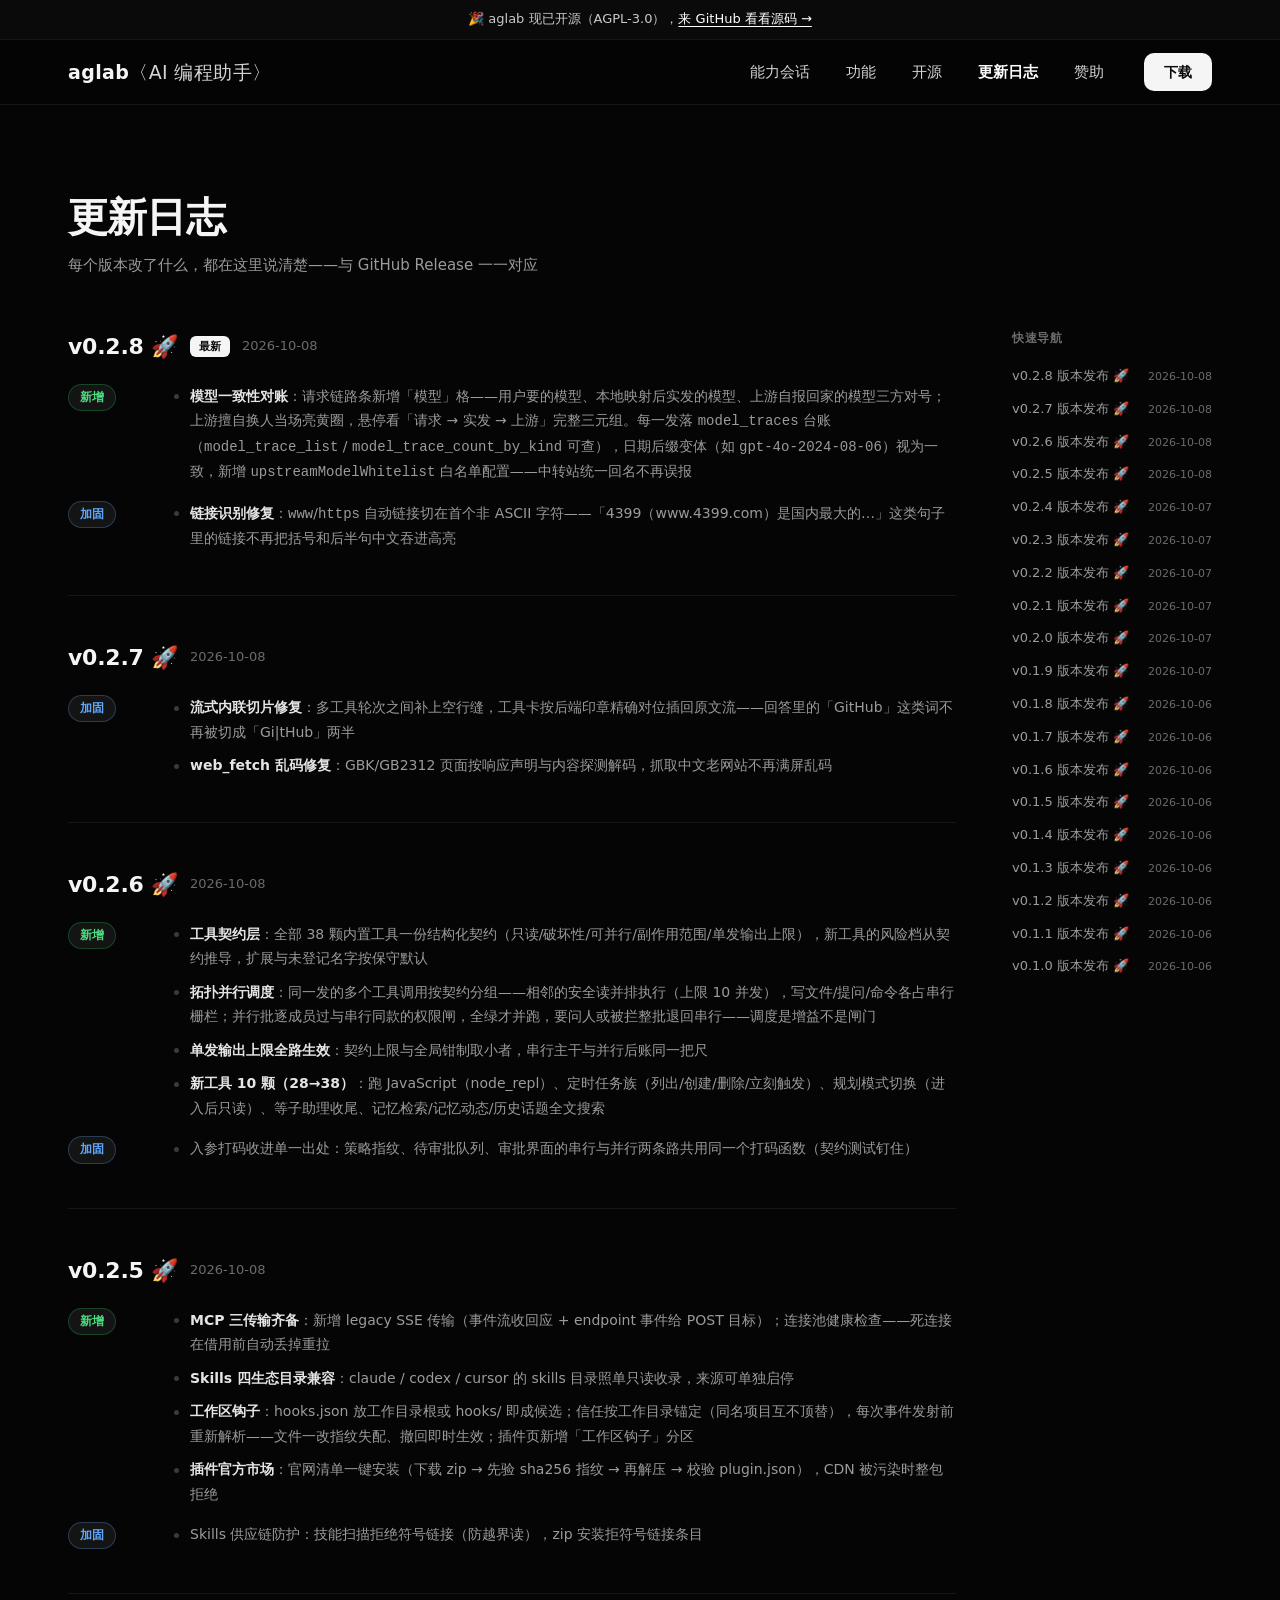
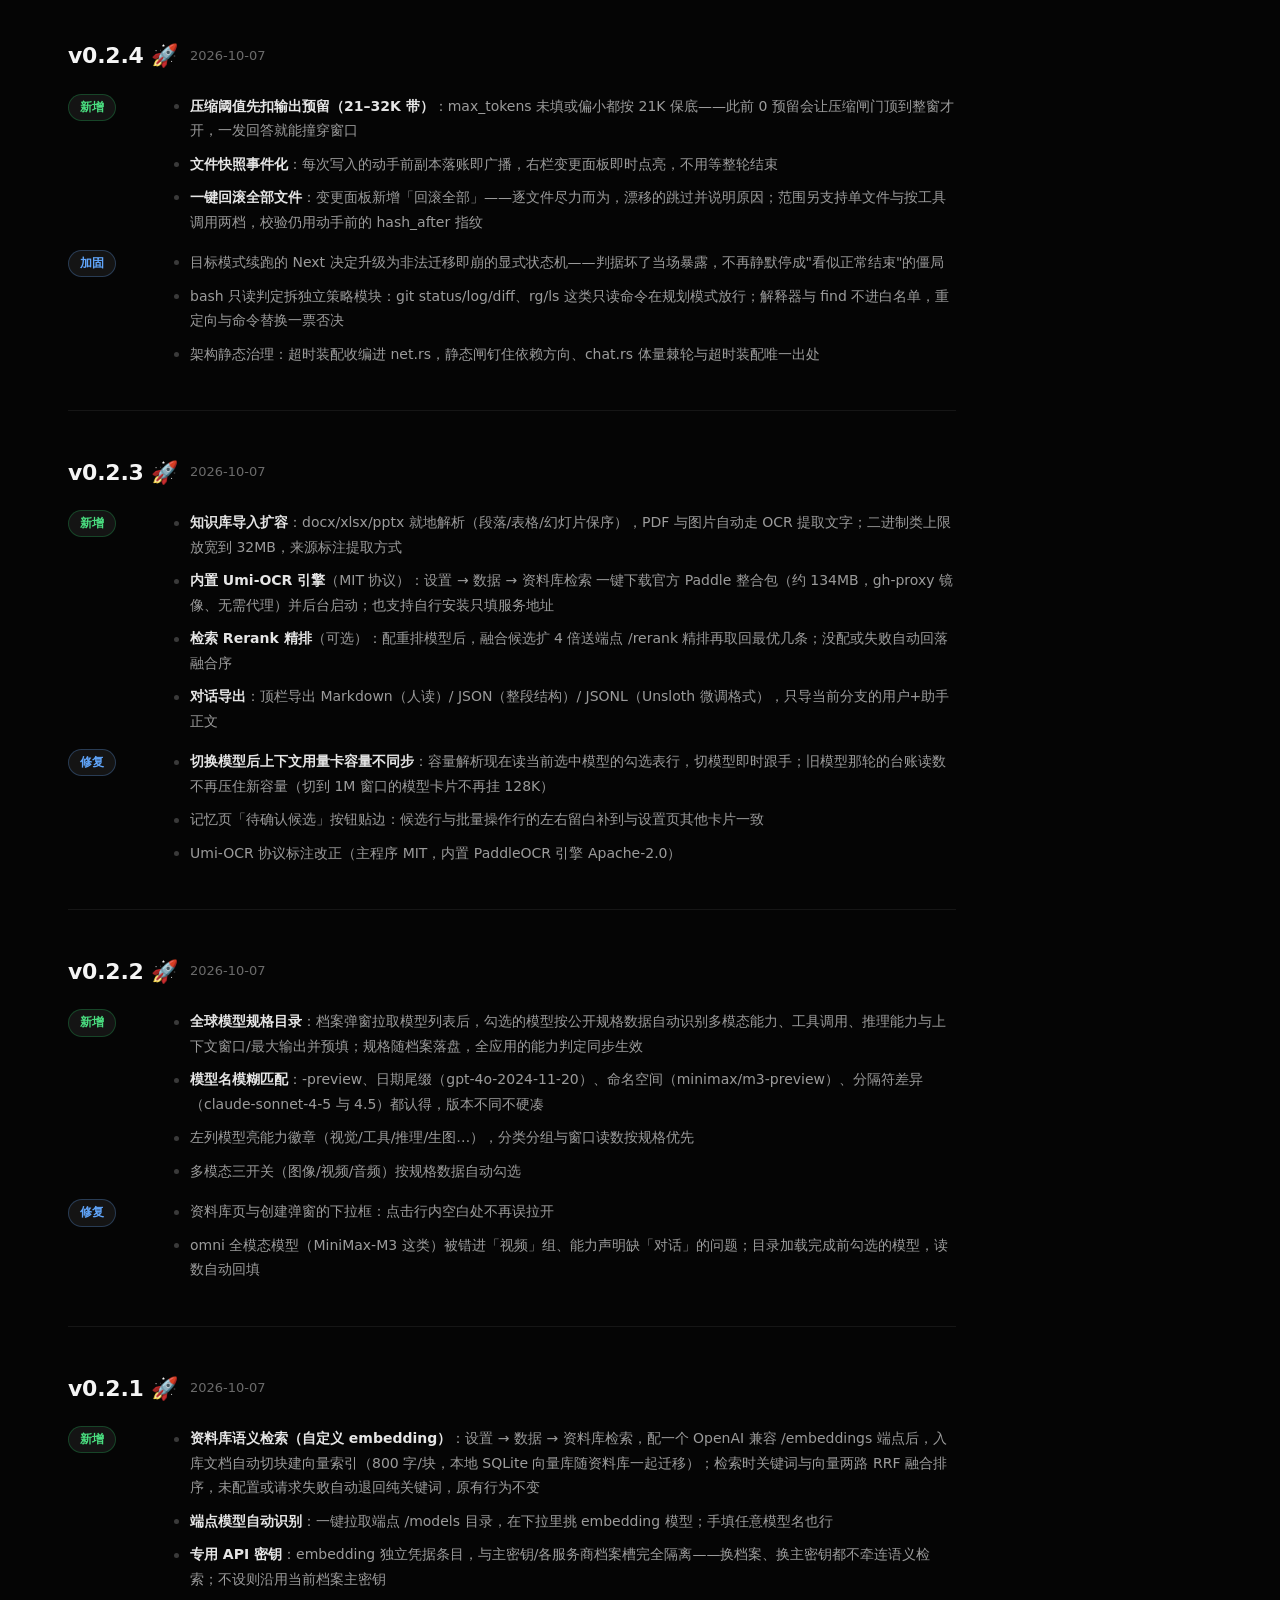
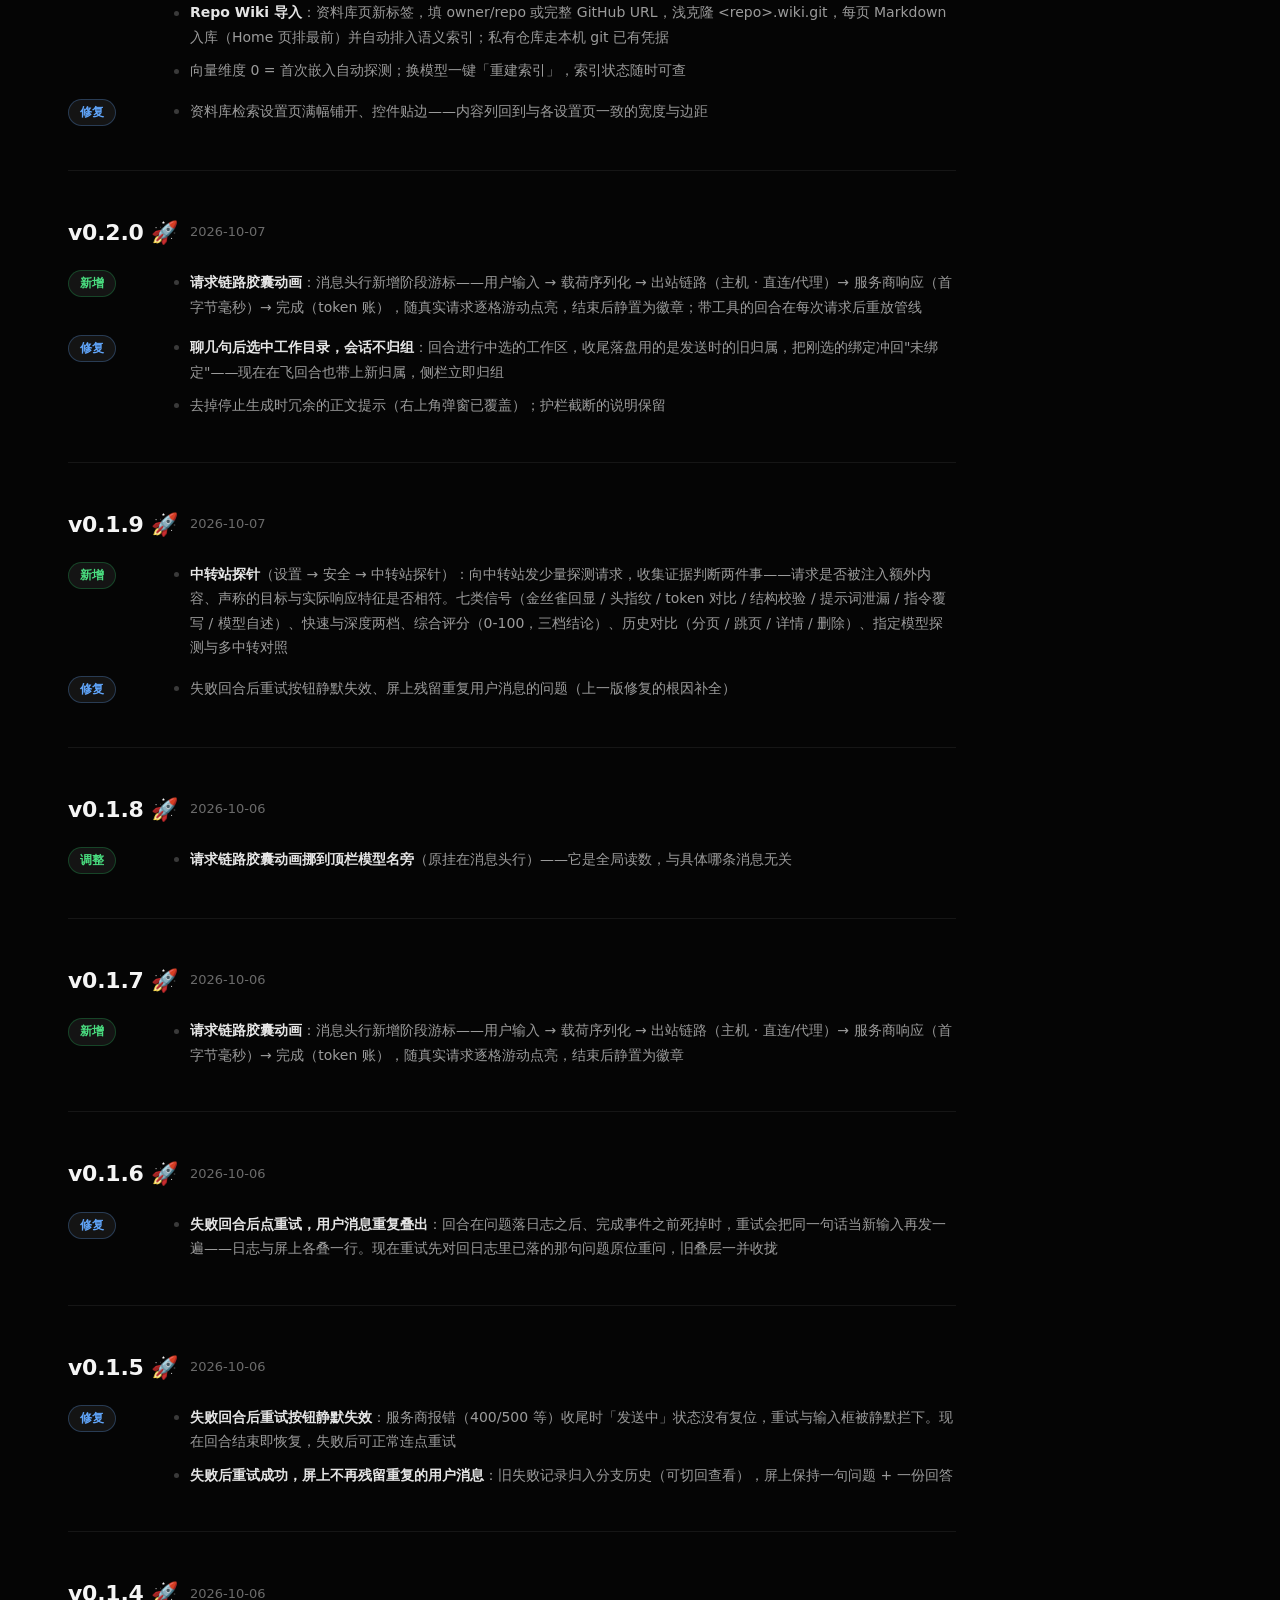
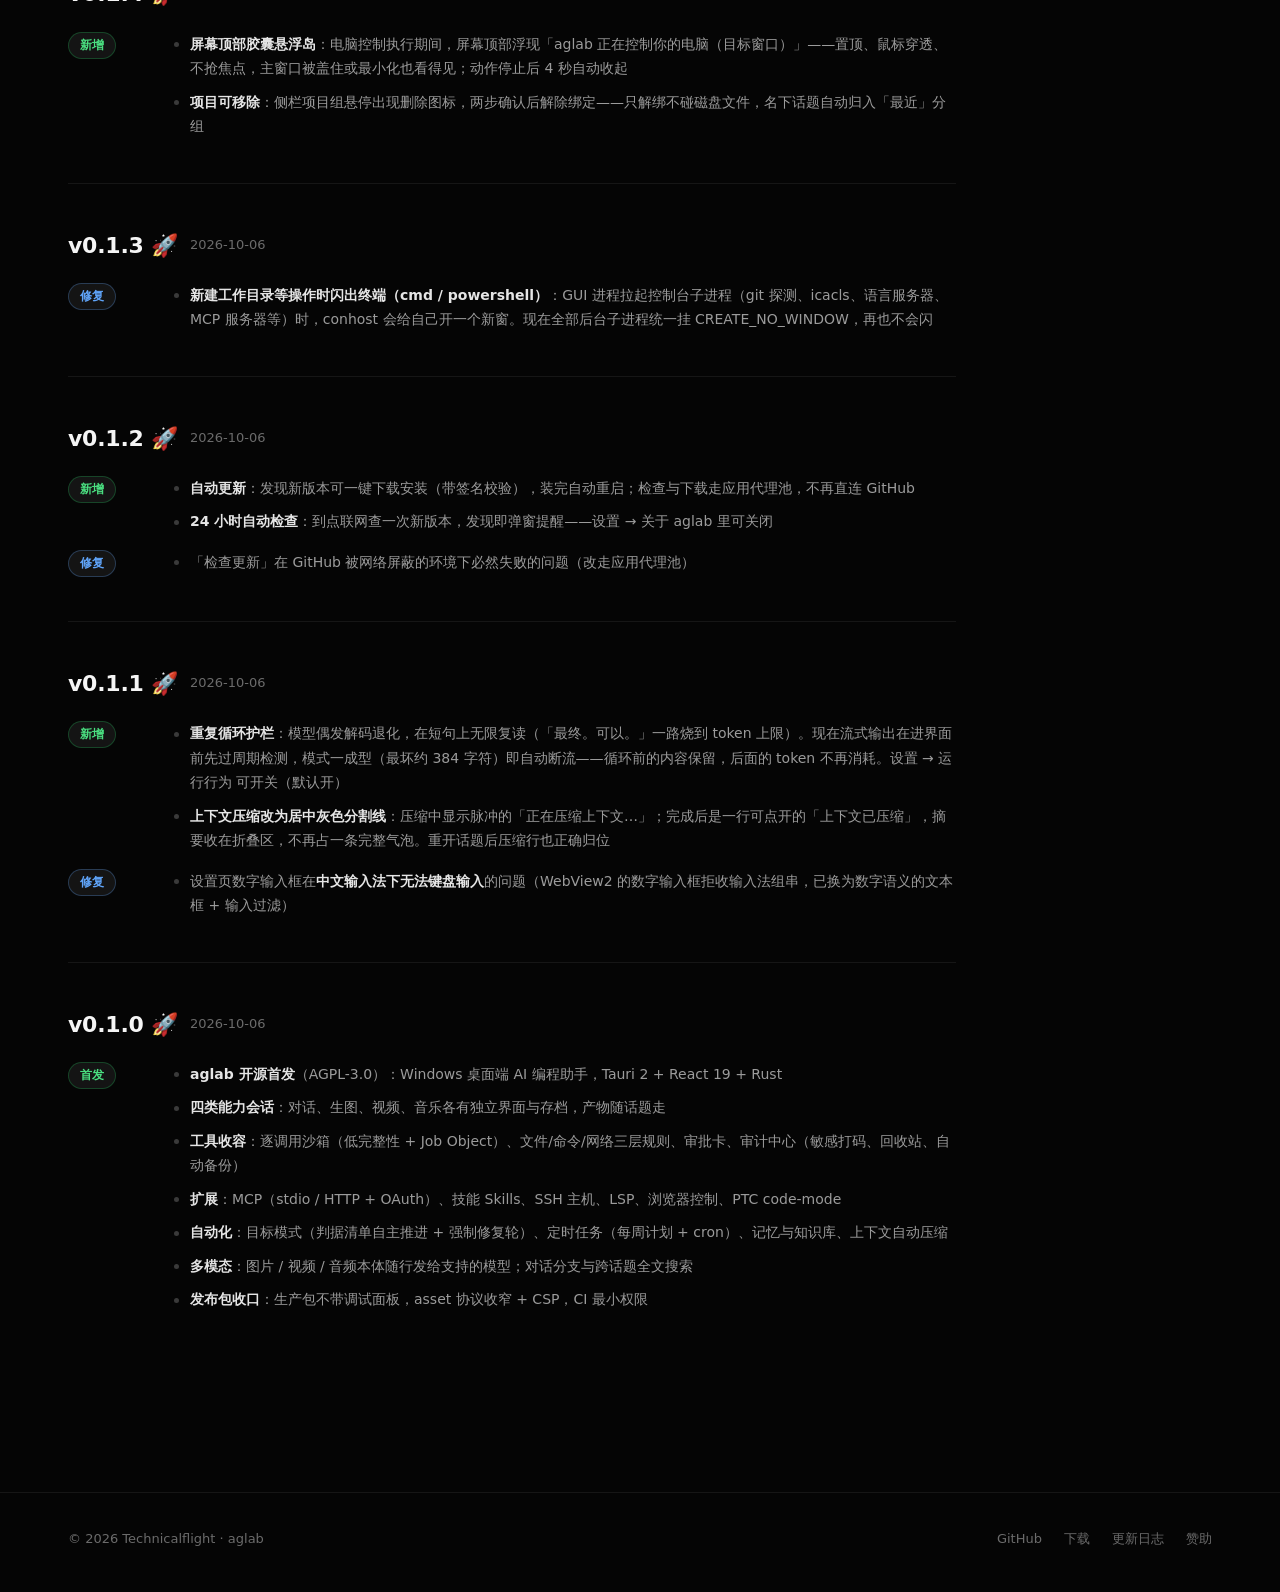
==== commit 38ea6ffa: "release: v0.2.8 安装包与更新清单 + 更新日志条目" ====
--- a/changelog.html
+++ b/changelog.html
@@ -36,10 +36,31 @@
     <div class="cl-layout">
       <div class="cl-main">
 
+        <article class="cl-entry" id="v0-2-8">
+          <div class="cl-head">
+            <a class="cl-ver" href="https://github.com/Technicalflight/aglab/releases/tag/v0.2.8" target="_blank" rel="noopener">v0.2.8 🚀</a>
+            <span class="cl-badge">最新</span>
+            <time class="cl-date" datetime="2026-10-08">2026-10-08</time>
+          </div>
+          <div class="cl-groups">
+            <div class="cl-group">
+              <span class="cl-tag add">新增</span>
+              <ul>
+                <li><strong>模型一致性对账</strong>：请求链路条新增「模型」格——用户要的模型、本地映射后实发的模型、上游自报回家的模型三方对号；上游擅自换人当场亮黄圈，悬停看「请求 → 实发 → 上游」完整三元组。每一发落 <code>model_traces</code> 台账（<code>model_trace_list</code> / <code>model_trace_count_by_kind</code> 可查），日期后缀变体（如 <code>gpt-4o-2024-08-06</code>）视为一致，新增 <code>upstreamModelWhitelist</code> 白名单配置——中转站统一回名不再误报</li>
+              </ul>
+            </div>
+            <div class="cl-group">
+              <span class="cl-tag fix">加固</span>
+              <ul>
+                <li><strong>链接识别修复</strong>：<code>www</code>/<code>https</code> 自动链接切在首个非 ASCII 字符——「4399（www.4399.com）是国内最大的…」这类句子里的链接不再把括号和后半句中文吞进高亮</li>
+              </ul>
+            </div>
+          </div>
+        </article>
+
         <article class="cl-entry" id="v0-2-7">
           <div class="cl-head">
             <a class="cl-ver" href="https://github.com/Technicalflight/aglab/releases/tag/v0.2.7" target="_blank" rel="noopener">v0.2.7 🚀</a>
-            <span class="cl-badge">最新</span>
             <time class="cl-date" datetime="2026-10-08">2026-10-08</time>
           </div>
           <div class="cl-groups">
@@ -406,6 +427,7 @@
 
       <aside class="cl-nav" aria-label="版本快速导航">
         <h4>快速导航</h4>
+        <a href="#v0-2-8">v0.2.8 版本发布 🚀<span class="cl-nav-date">2026-10-08</span></a>
         <a href="#v0-2-7">v0.2.7 版本发布 🚀<span class="cl-nav-date">2026-10-08</span></a>
         <a href="#v0-2-6">v0.2.6 版本发布 🚀<span class="cl-nav-date">2026-10-08</span></a>
         <a href="#v0-2-5">v0.2.5 版本发布 🚀<span class="cl-nav-date">2026-10-08</span></a>
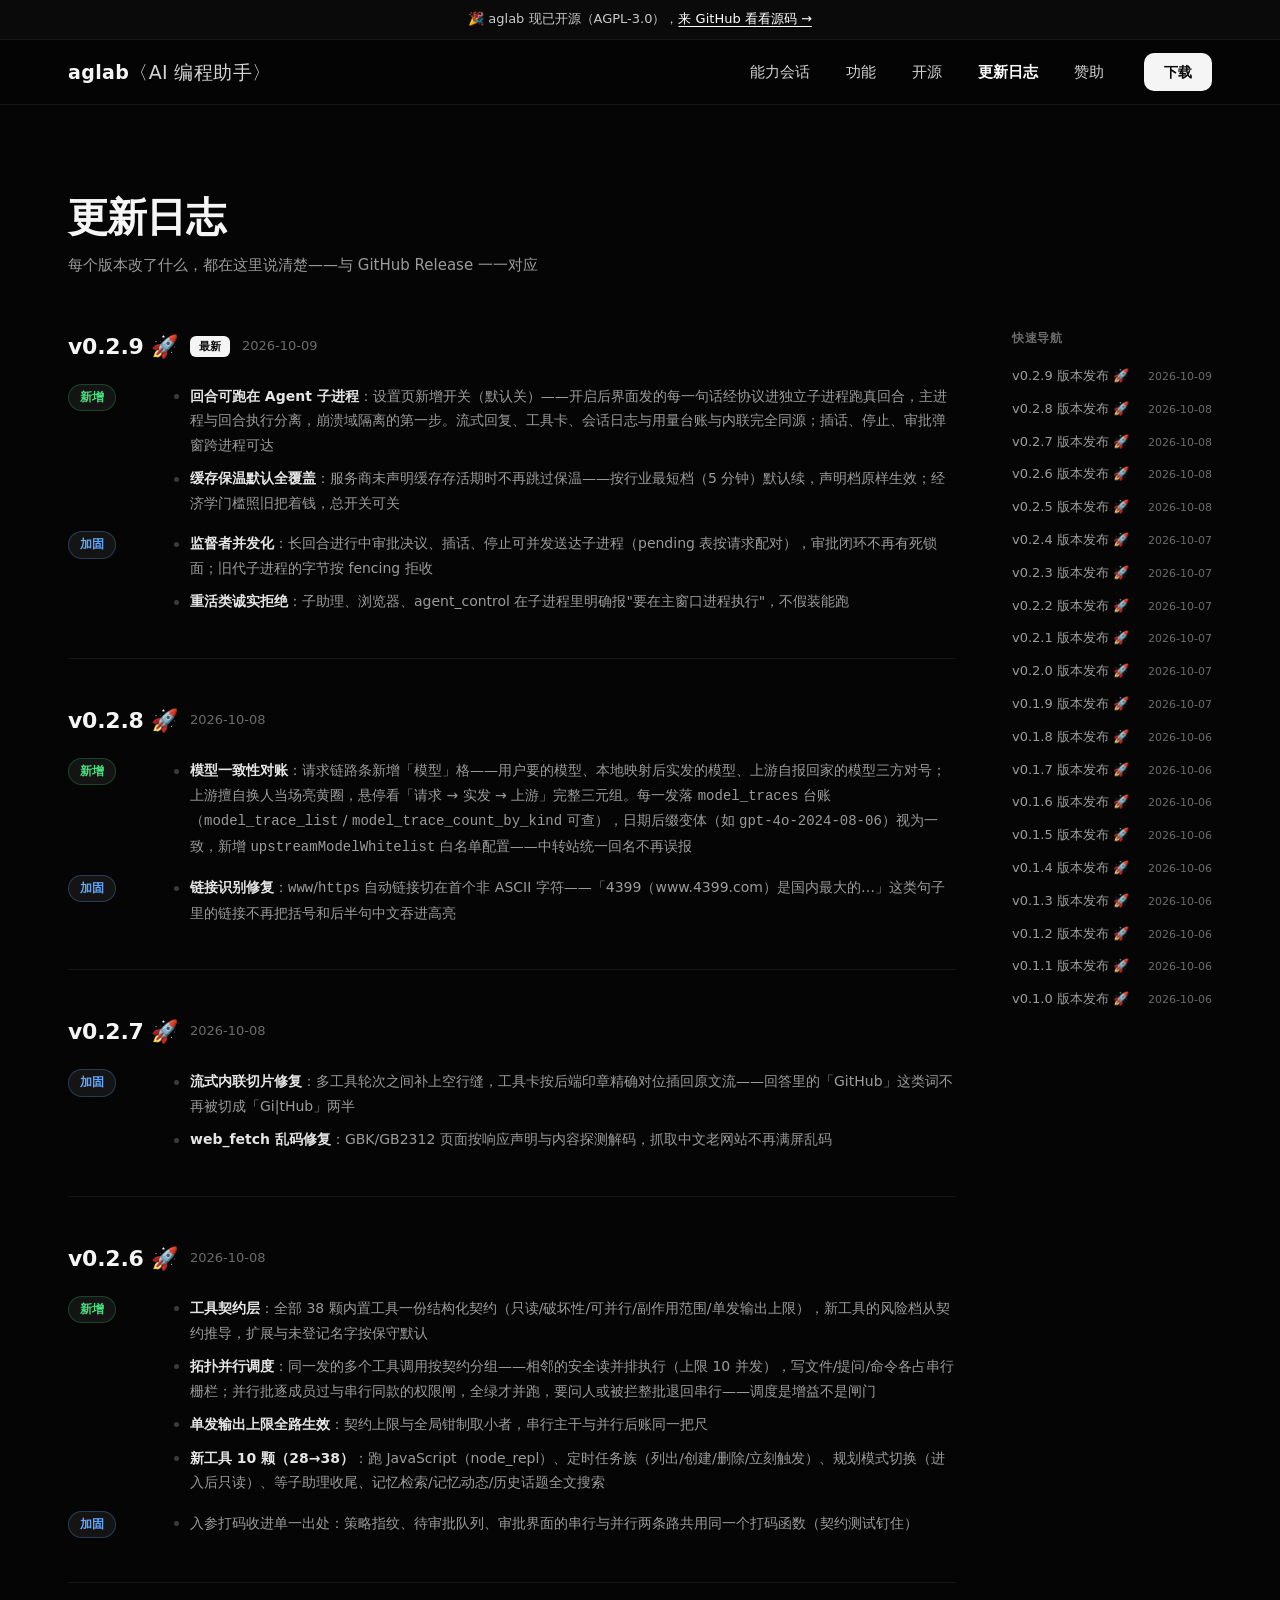
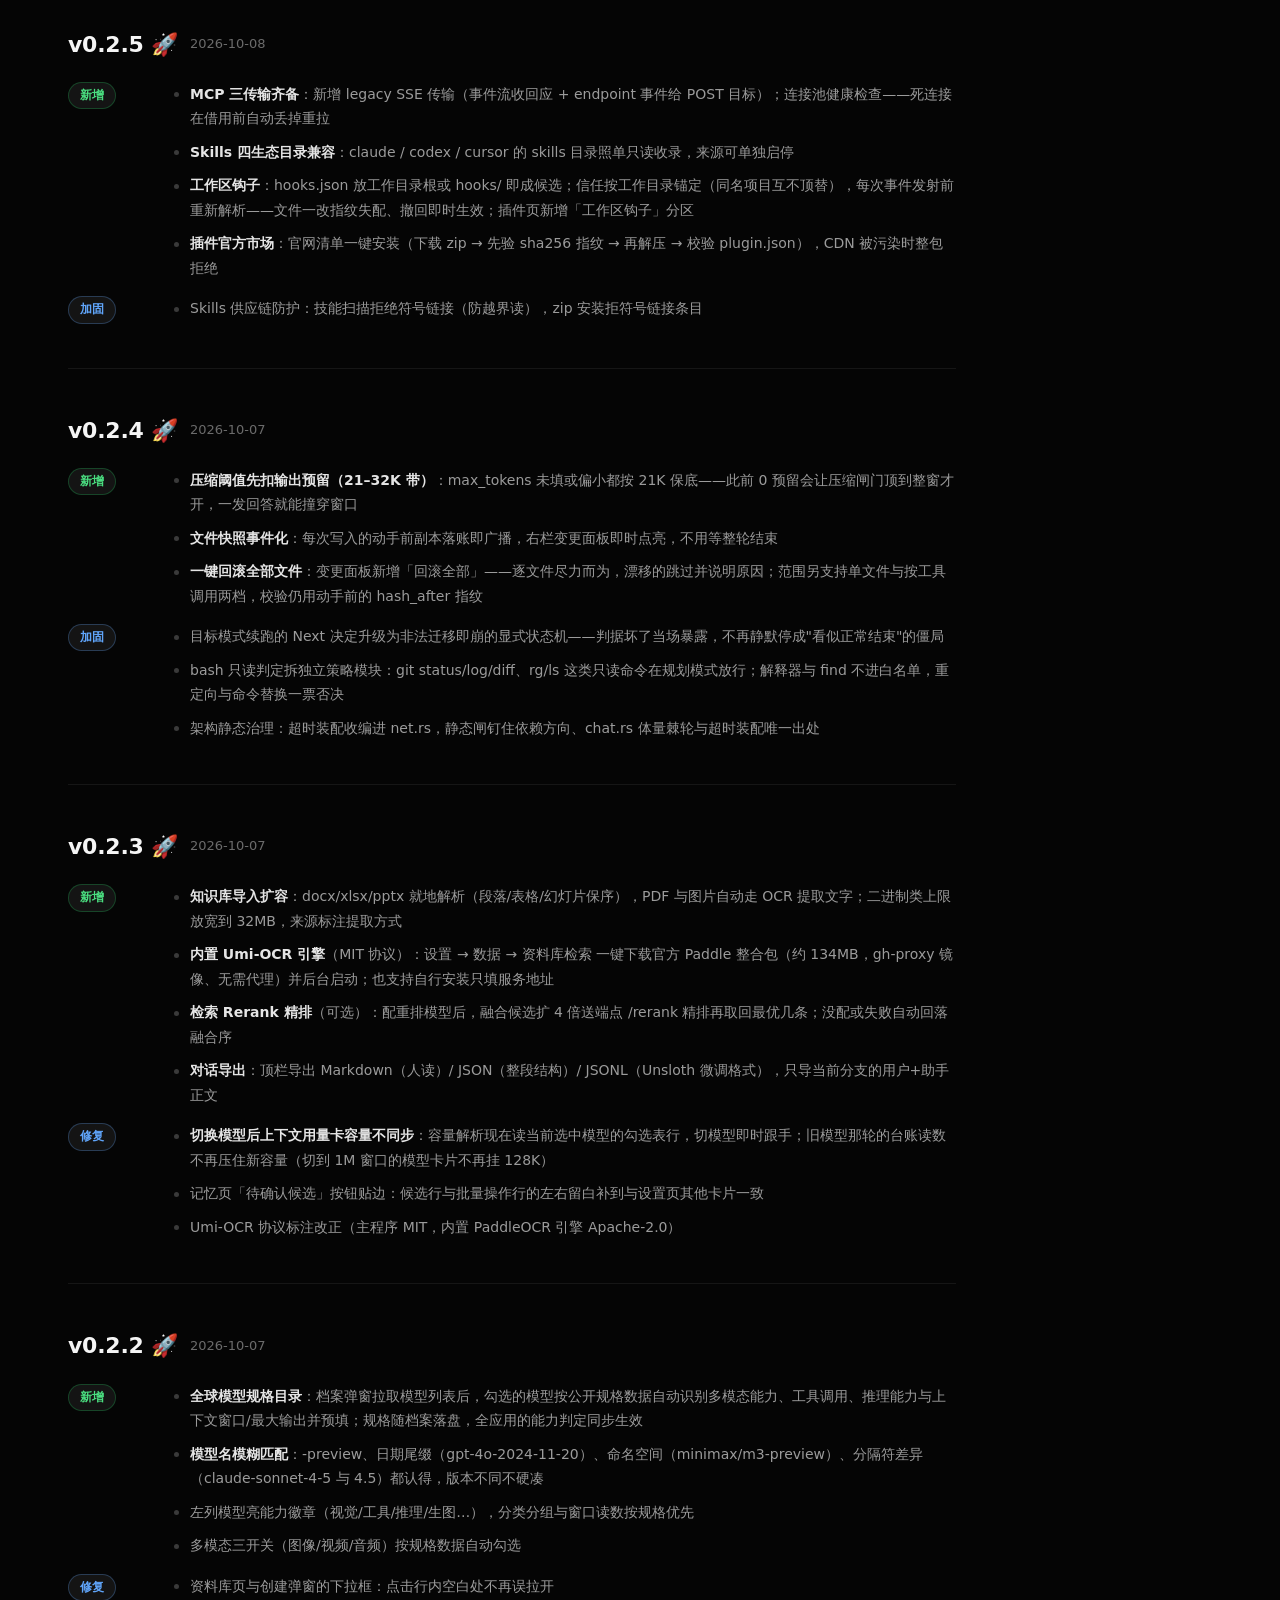
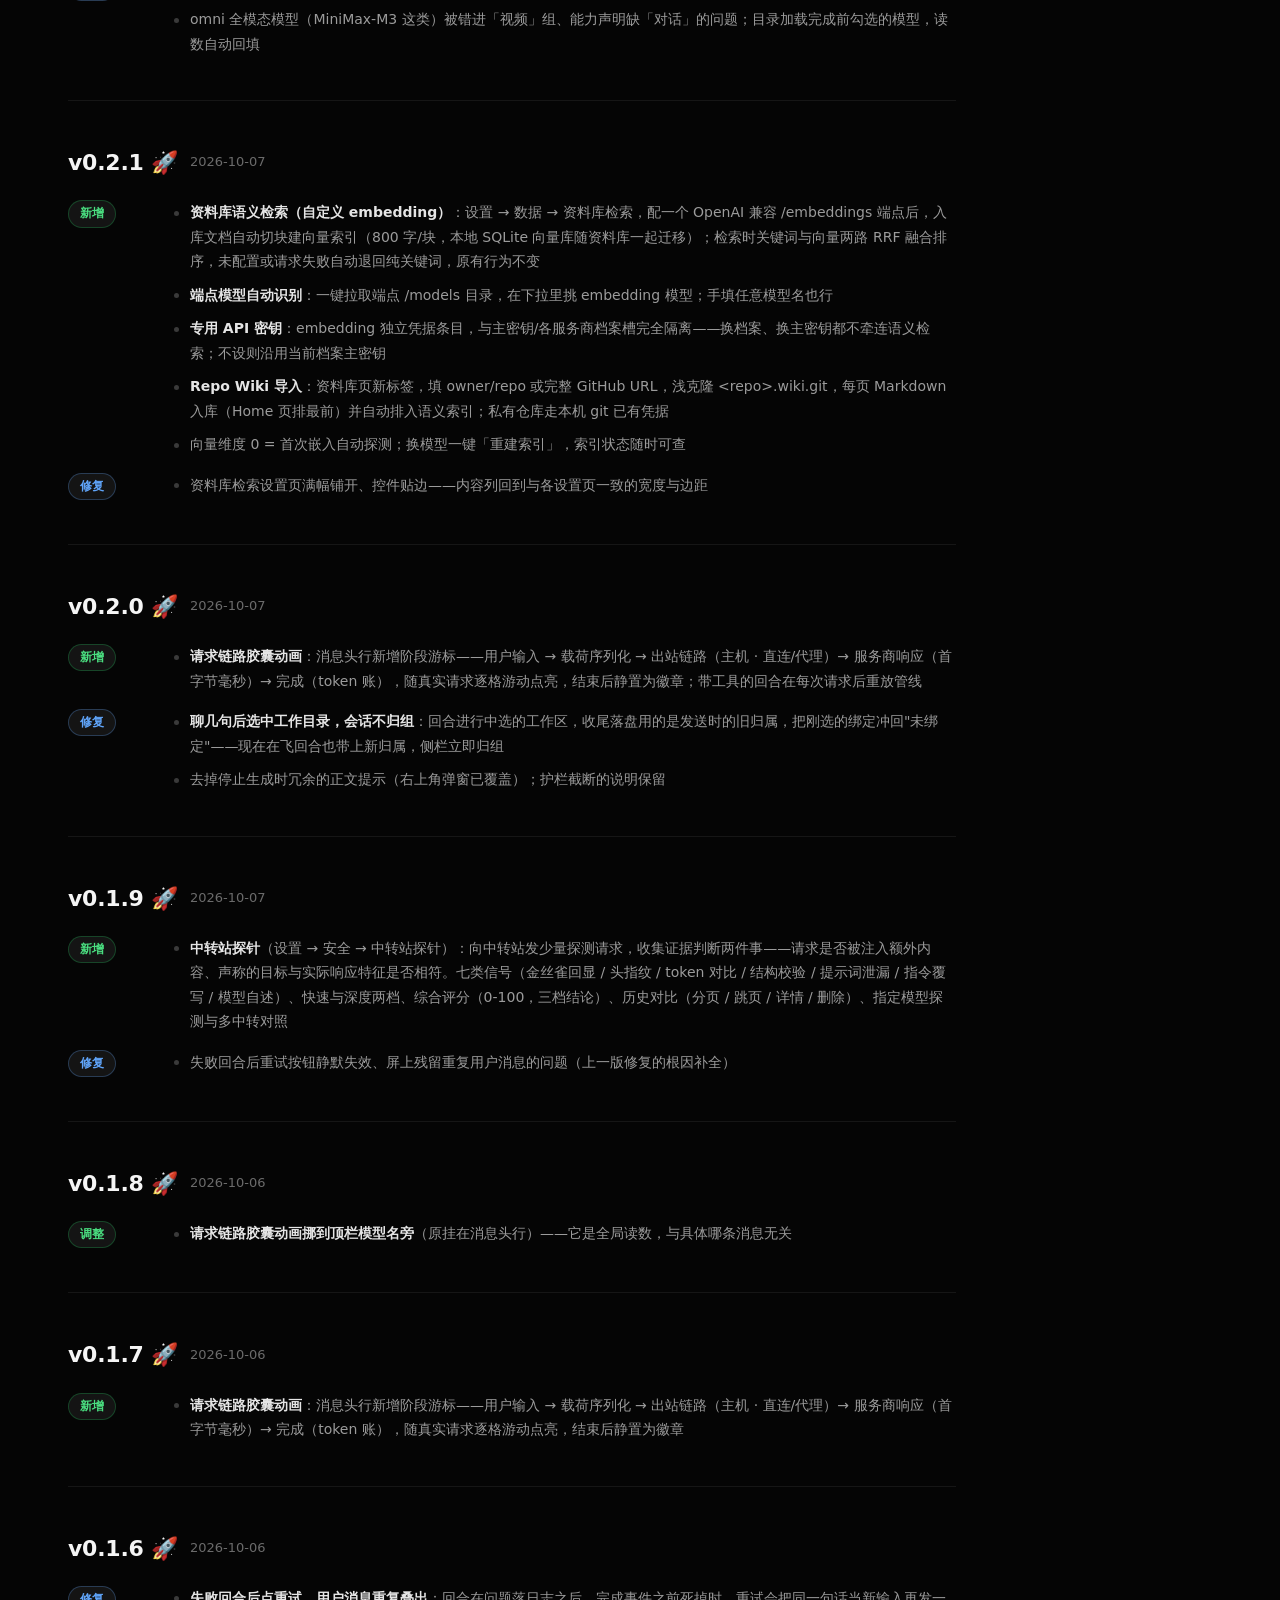
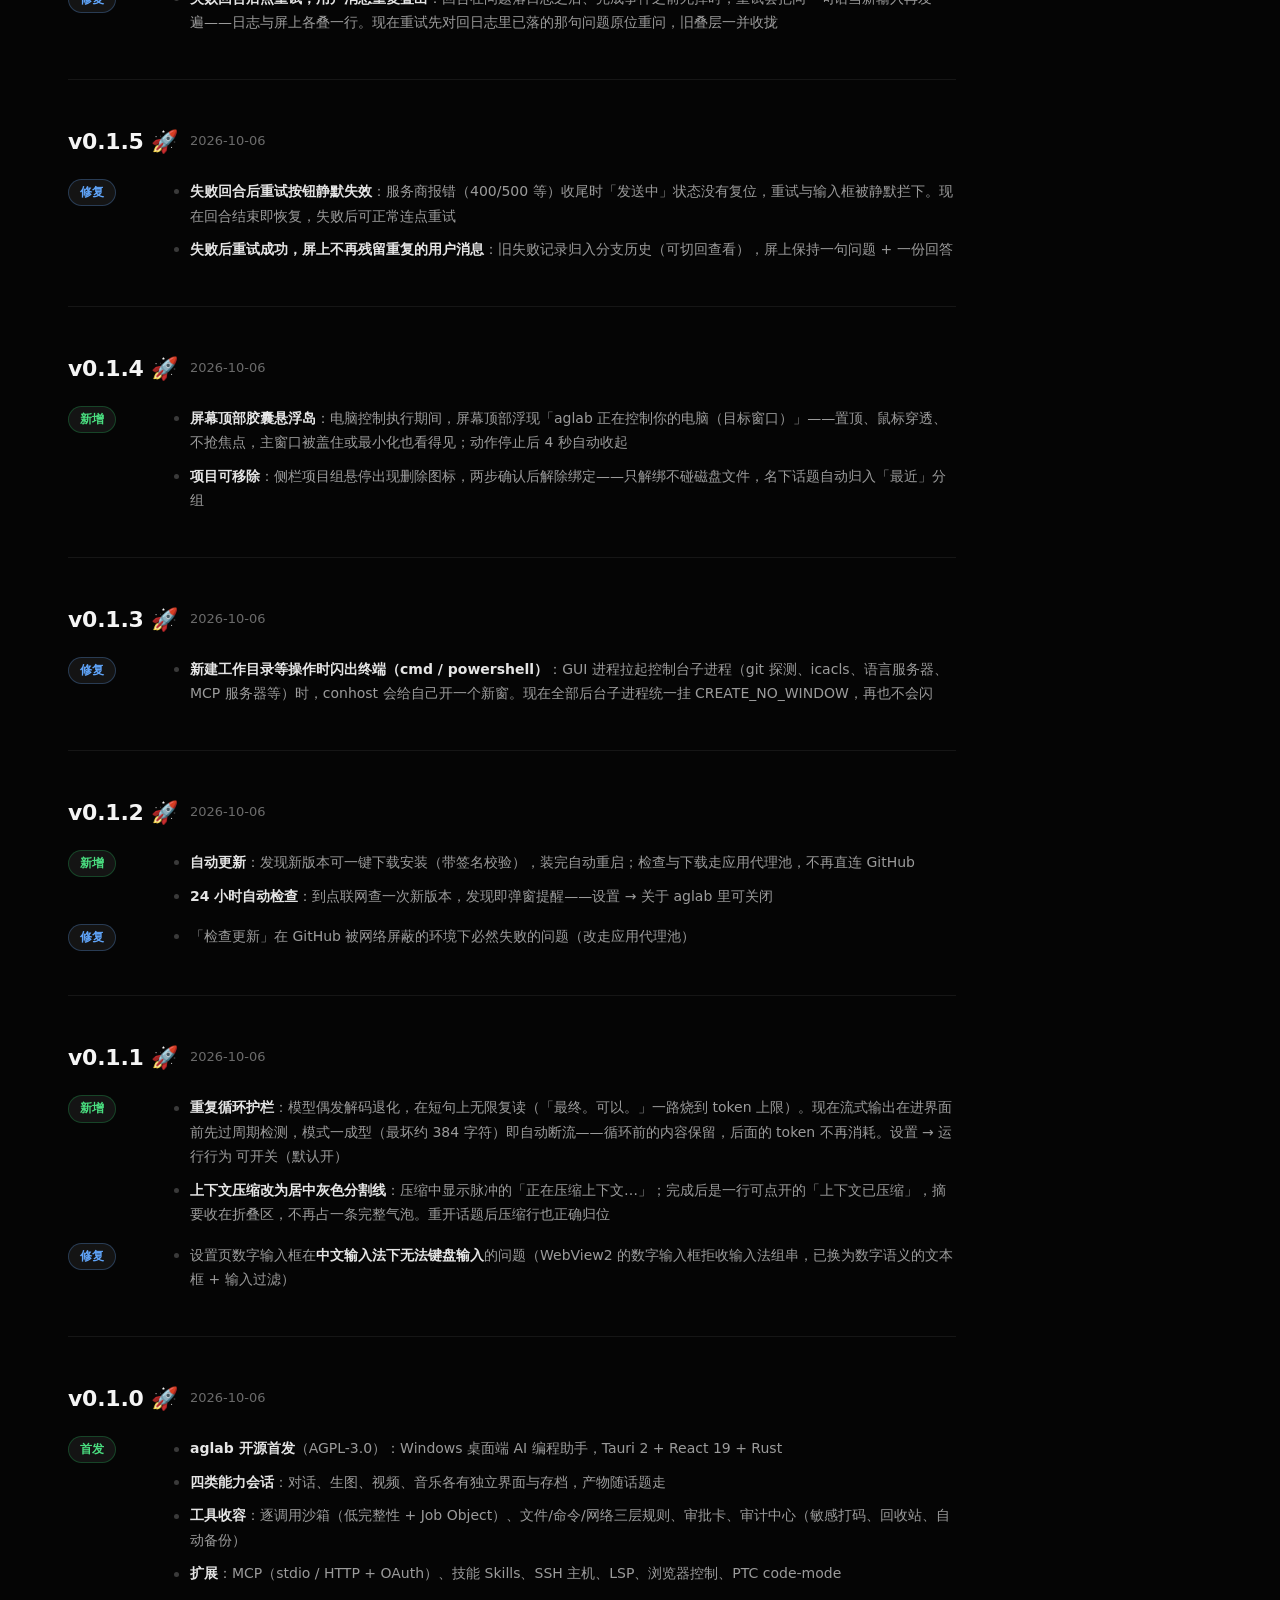
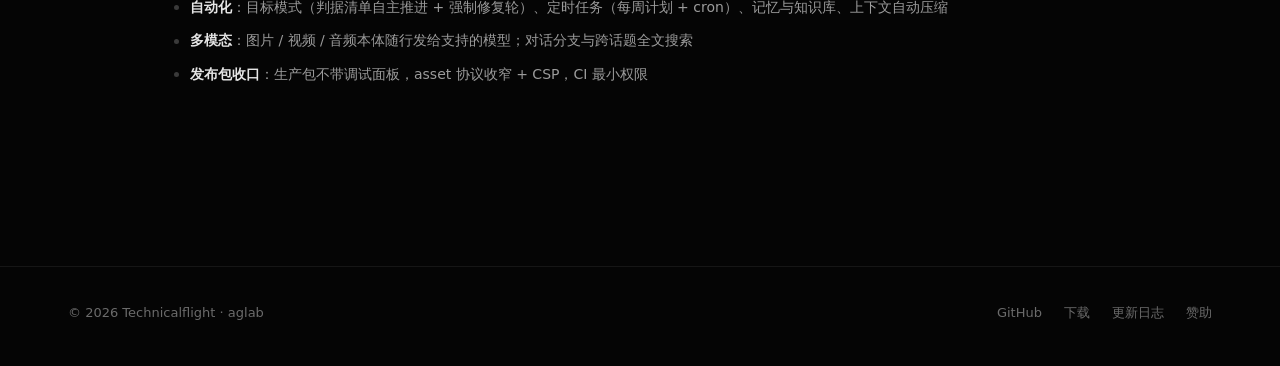
==== commit 3dcedc88: "release: v0.2.9 安装包与更新清单 + 更新日志条目" ====
--- a/changelog.html
+++ b/changelog.html
@@ -36,10 +36,33 @@
     <div class="cl-layout">
       <div class="cl-main">
 
+        <article class="cl-entry" id="v0-2-9">
+          <div class="cl-head">
+            <a class="cl-ver" href="https://github.com/Technicalflight/aglab/releases/tag/v0.2.9" target="_blank" rel="noopener">v0.2.9 🚀</a>
+            <span class="cl-badge">最新</span>
+            <time class="cl-date" datetime="2026-10-09">2026-10-09</time>
+          </div>
+          <div class="cl-groups">
+            <div class="cl-group">
+              <span class="cl-tag add">新增</span>
+              <ul>
+                <li><strong>回合可跑在 Agent 子进程</strong>：设置页新增开关（默认关）——开启后界面发的每一句话经协议进独立子进程跑真回合，主进程与回合执行分离，崩溃域隔离的第一步。流式回复、工具卡、会话日志与用量台账与内联完全同源；插话、停止、审批弹窗跨进程可达</li>
+                <li><strong>缓存保温默认全覆盖</strong>：服务商未声明缓存存活期时不再跳过保温——按行业最短档（5 分钟）默认续，声明档原样生效；经济学门槛照旧把着钱，总开关可关</li>
+              </ul>
+            </div>
+            <div class="cl-group">
+              <span class="cl-tag fix">加固</span>
+              <ul>
+                <li><strong>监督者并发化</strong>：长回合进行中审批决议、插话、停止可并发送达子进程（pending 表按请求配对），审批闭环不再有死锁面；旧代子进程的字节按 fencing 拒收</li>
+                <li><strong>重活类诚实拒绝</strong>：子助理、浏览器、agent_control 在子进程里明确报"要在主窗口进程执行"，不假装能跑</li>
+              </ul>
+            </div>
+          </div>
+        </article>
+
         <article class="cl-entry" id="v0-2-8">
           <div class="cl-head">
             <a class="cl-ver" href="https://github.com/Technicalflight/aglab/releases/tag/v0.2.8" target="_blank" rel="noopener">v0.2.8 🚀</a>
-            <span class="cl-badge">最新</span>
             <time class="cl-date" datetime="2026-10-08">2026-10-08</time>
           </div>
           <div class="cl-groups">
@@ -427,6 +450,7 @@
 
       <aside class="cl-nav" aria-label="版本快速导航">
         <h4>快速导航</h4>
+        <a href="#v0-2-9">v0.2.9 版本发布 🚀<span class="cl-nav-date">2026-10-09</span></a>
         <a href="#v0-2-8">v0.2.8 版本发布 🚀<span class="cl-nav-date">2026-10-08</span></a>
         <a href="#v0-2-7">v0.2.7 版本发布 🚀<span class="cl-nav-date">2026-10-08</span></a>
         <a href="#v0-2-6">v0.2.6 版本发布 🚀<span class="cl-nav-date">2026-10-08</span></a>
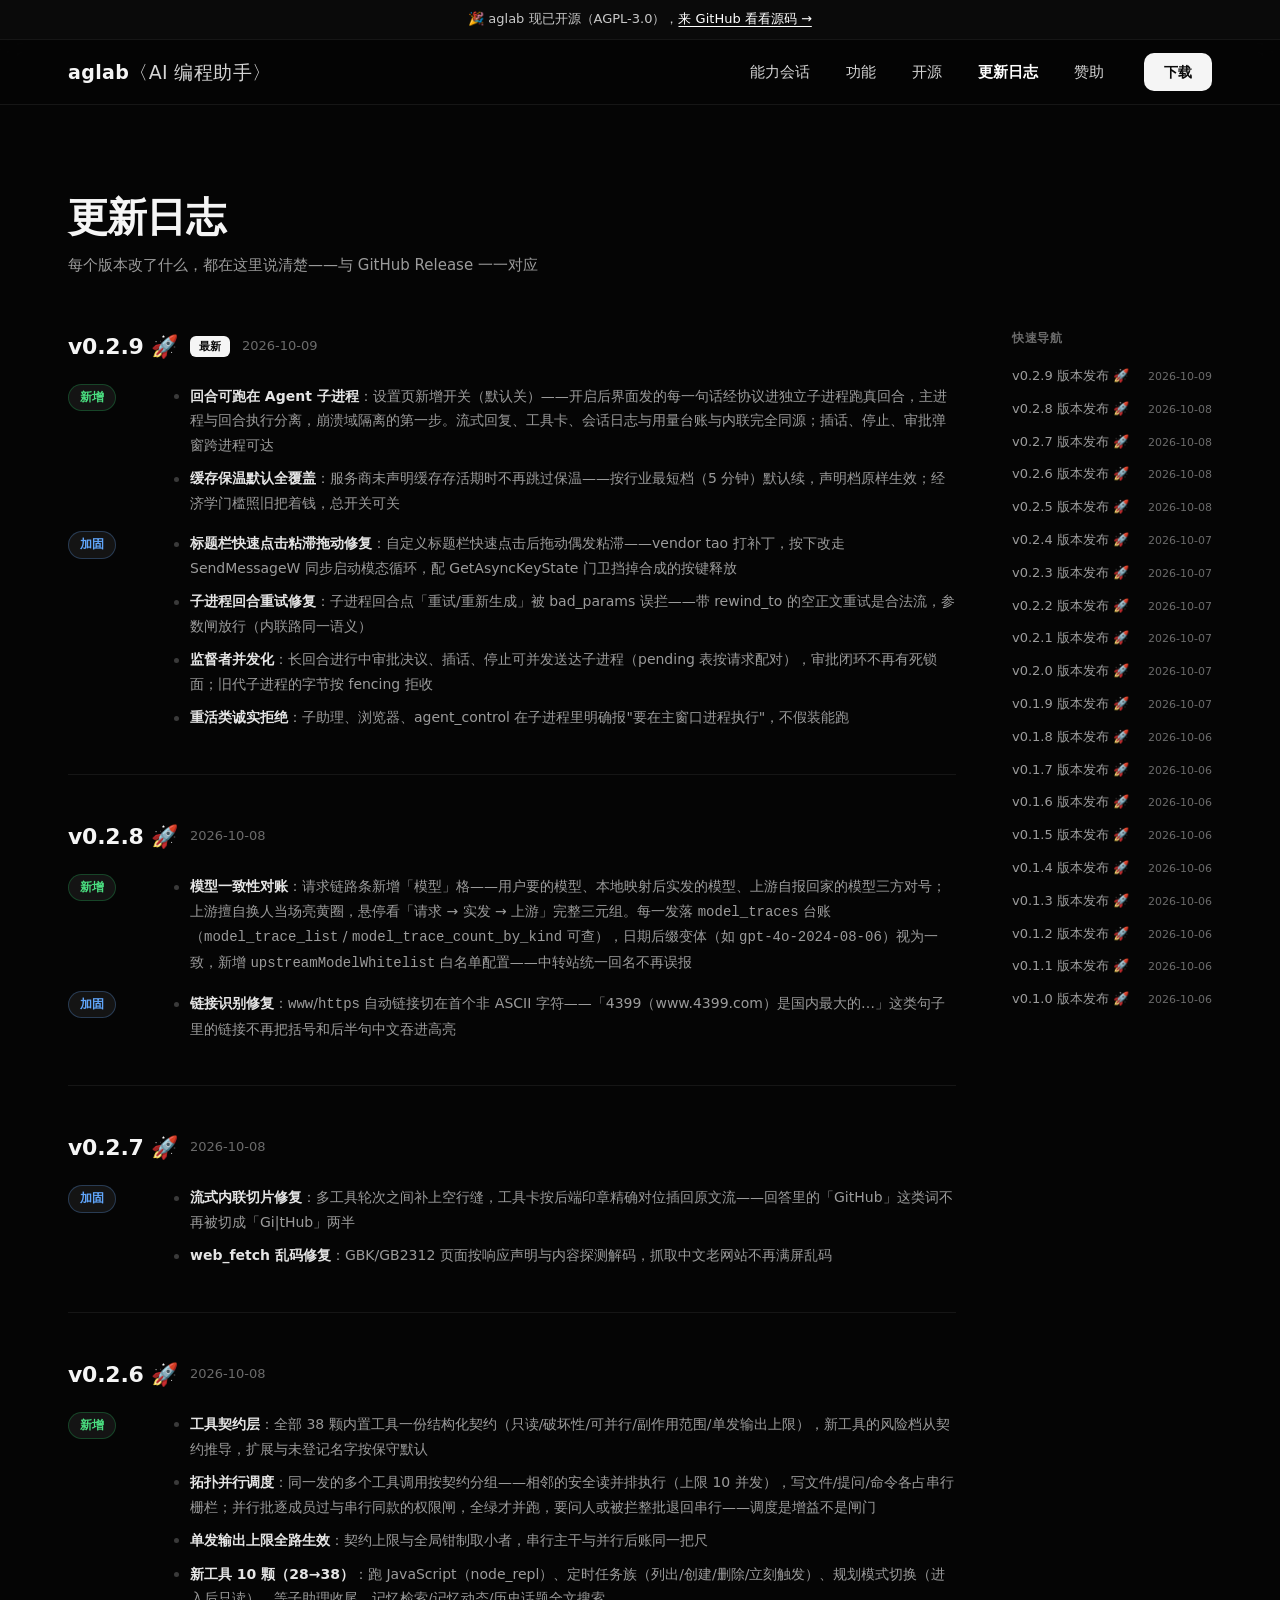
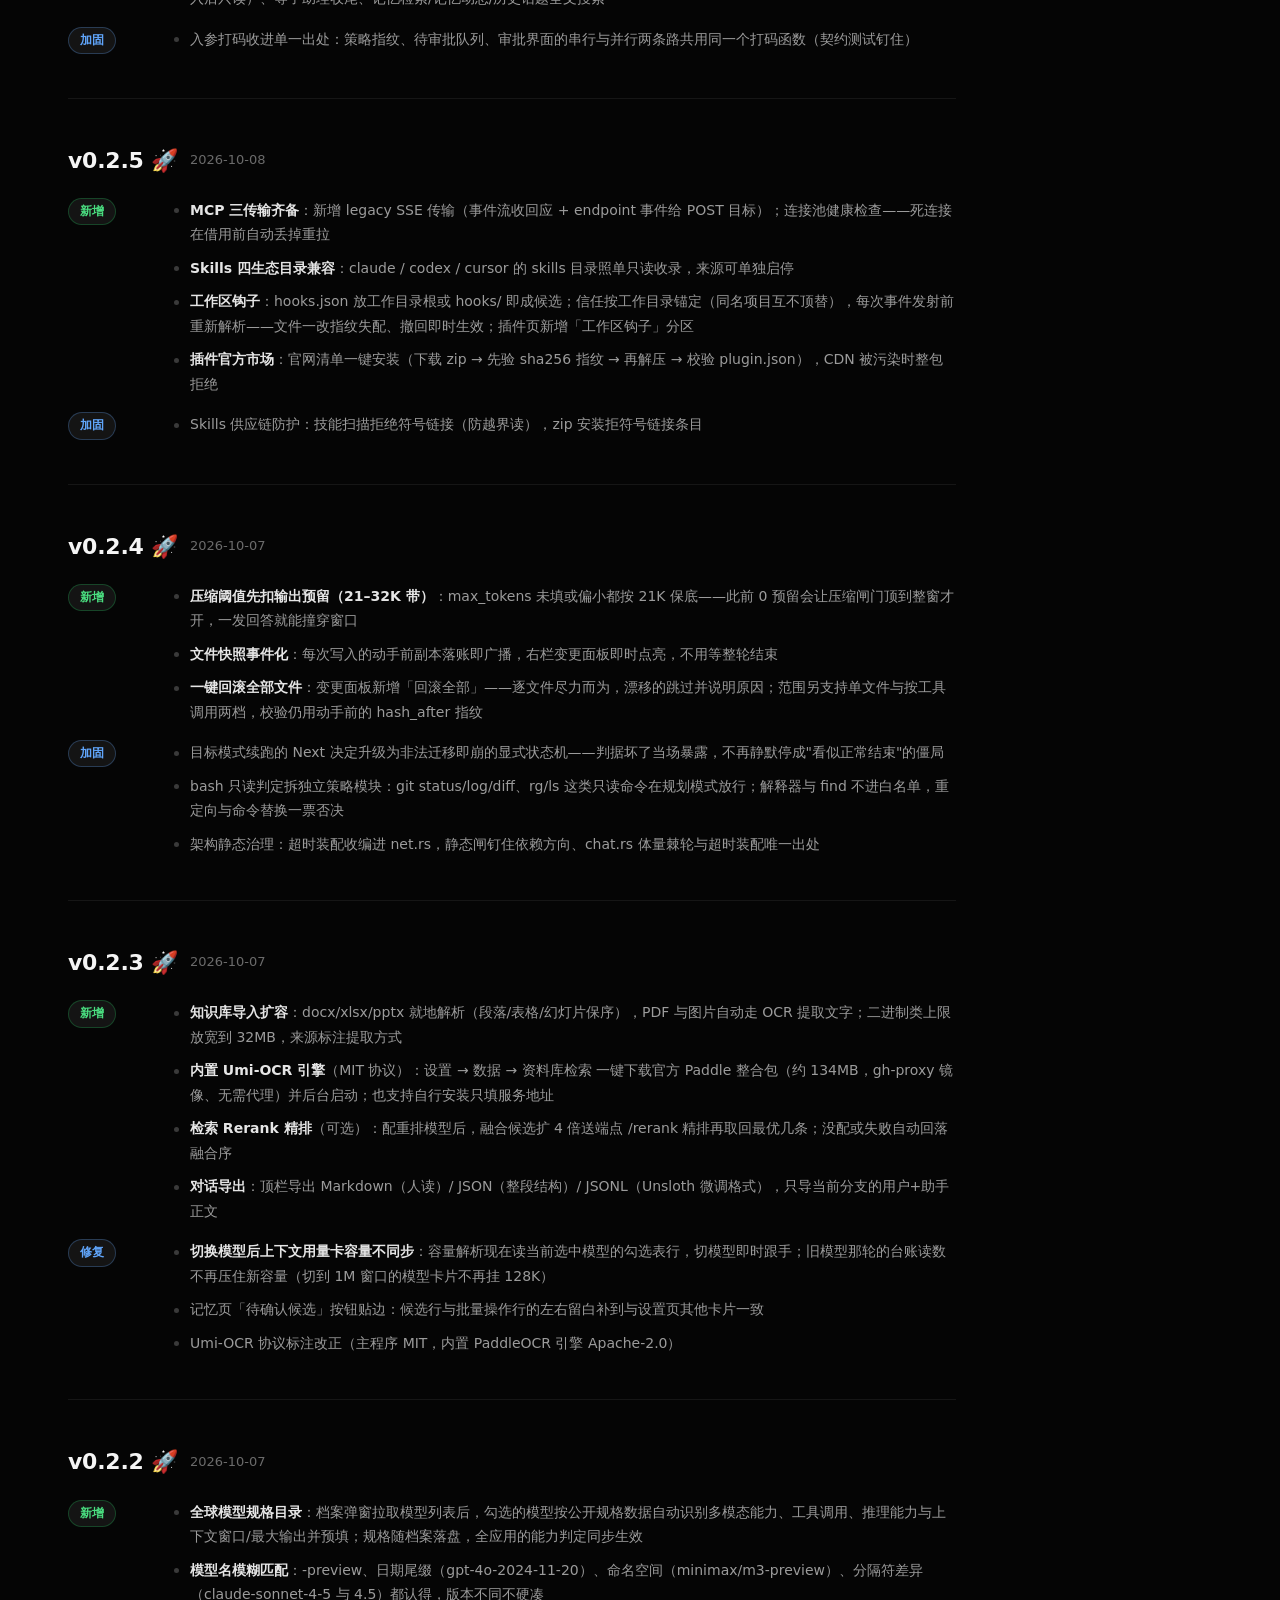
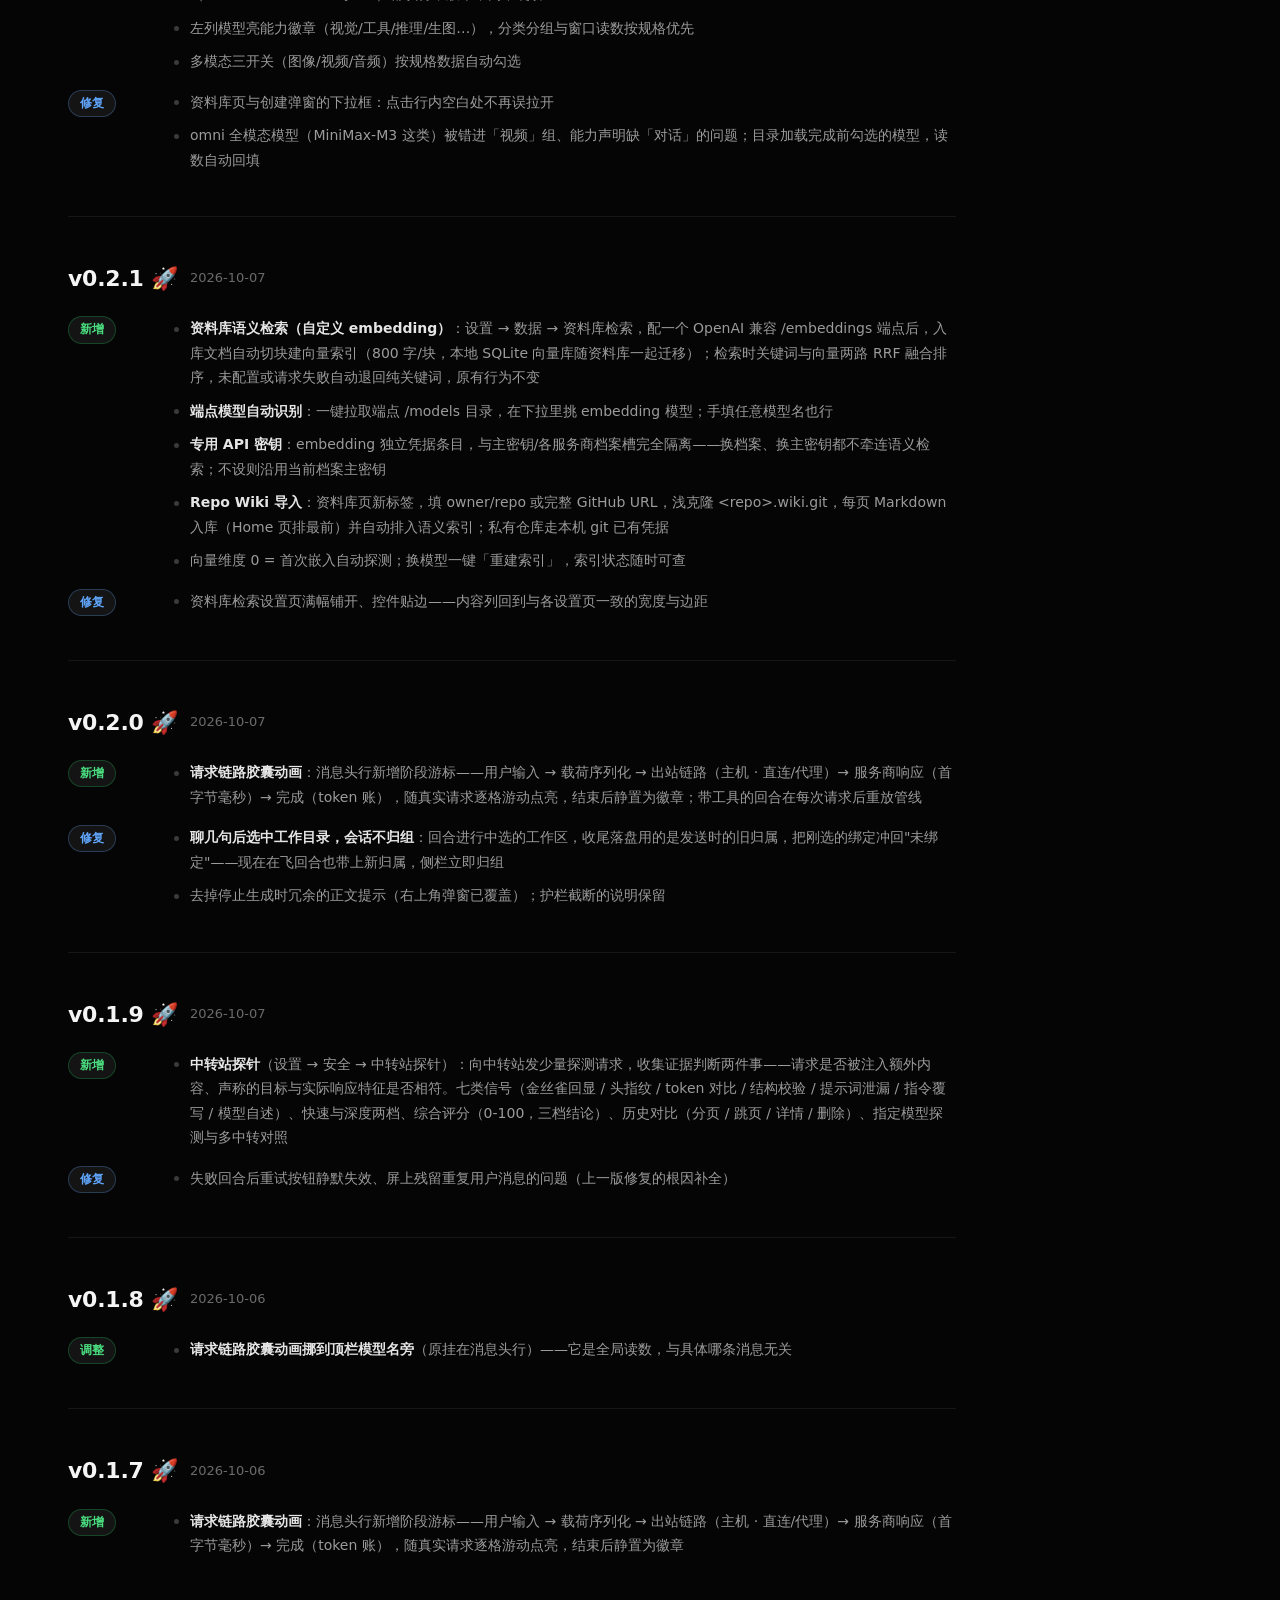
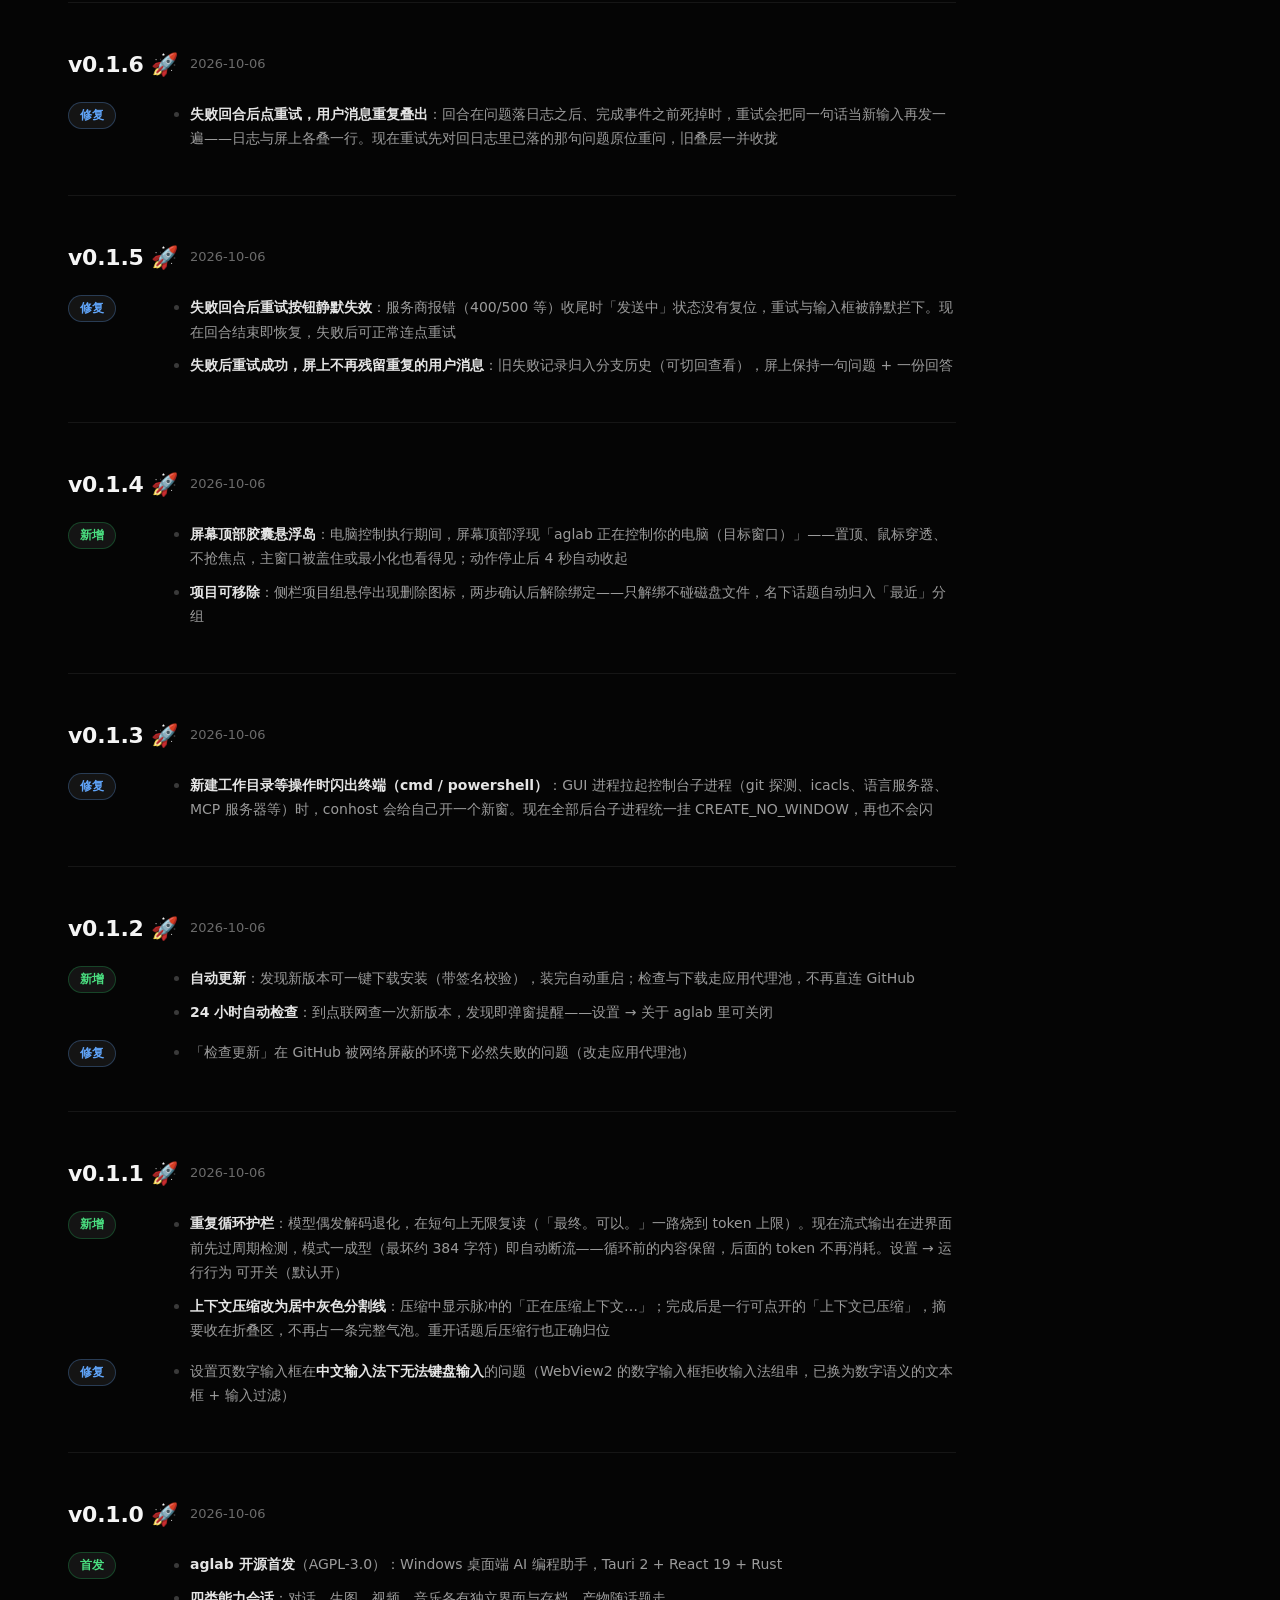
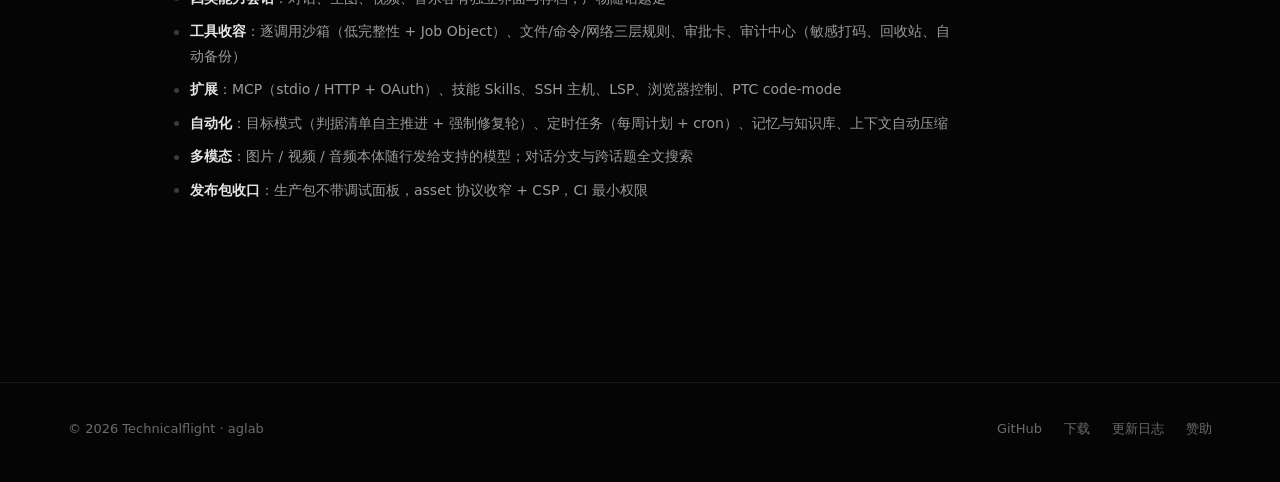
==== commit 4a5b8054: "release: v0.2.9 重切——子进程重试修复版安装包与更新清单" ====
--- a/changelog.html
+++ b/changelog.html
@@ -53,6 +53,8 @@
             <div class="cl-group">
               <span class="cl-tag fix">加固</span>
               <ul>
+                <li><strong>标题栏快速点击粘滞拖动修复</strong>：自定义标题栏快速点击后拖动偶发粘滞——vendor tao 打补丁，按下改走 SendMessageW 同步启动模态循环，配 GetAsyncKeyState 门卫挡掉合成的按键释放</li>
+                <li><strong>子进程回合重试修复</strong>：子进程回合点「重试/重新生成」被 bad_params 误拦——带 rewind_to 的空正文重试是合法流，参数闸放行（内联路同一语义）</li>
                 <li><strong>监督者并发化</strong>：长回合进行中审批决议、插话、停止可并发送达子进程（pending 表按请求配对），审批闭环不再有死锁面；旧代子进程的字节按 fencing 拒收</li>
                 <li><strong>重活类诚实拒绝</strong>：子助理、浏览器、agent_control 在子进程里明确报"要在主窗口进程执行"，不假装能跑</li>
               </ul>
